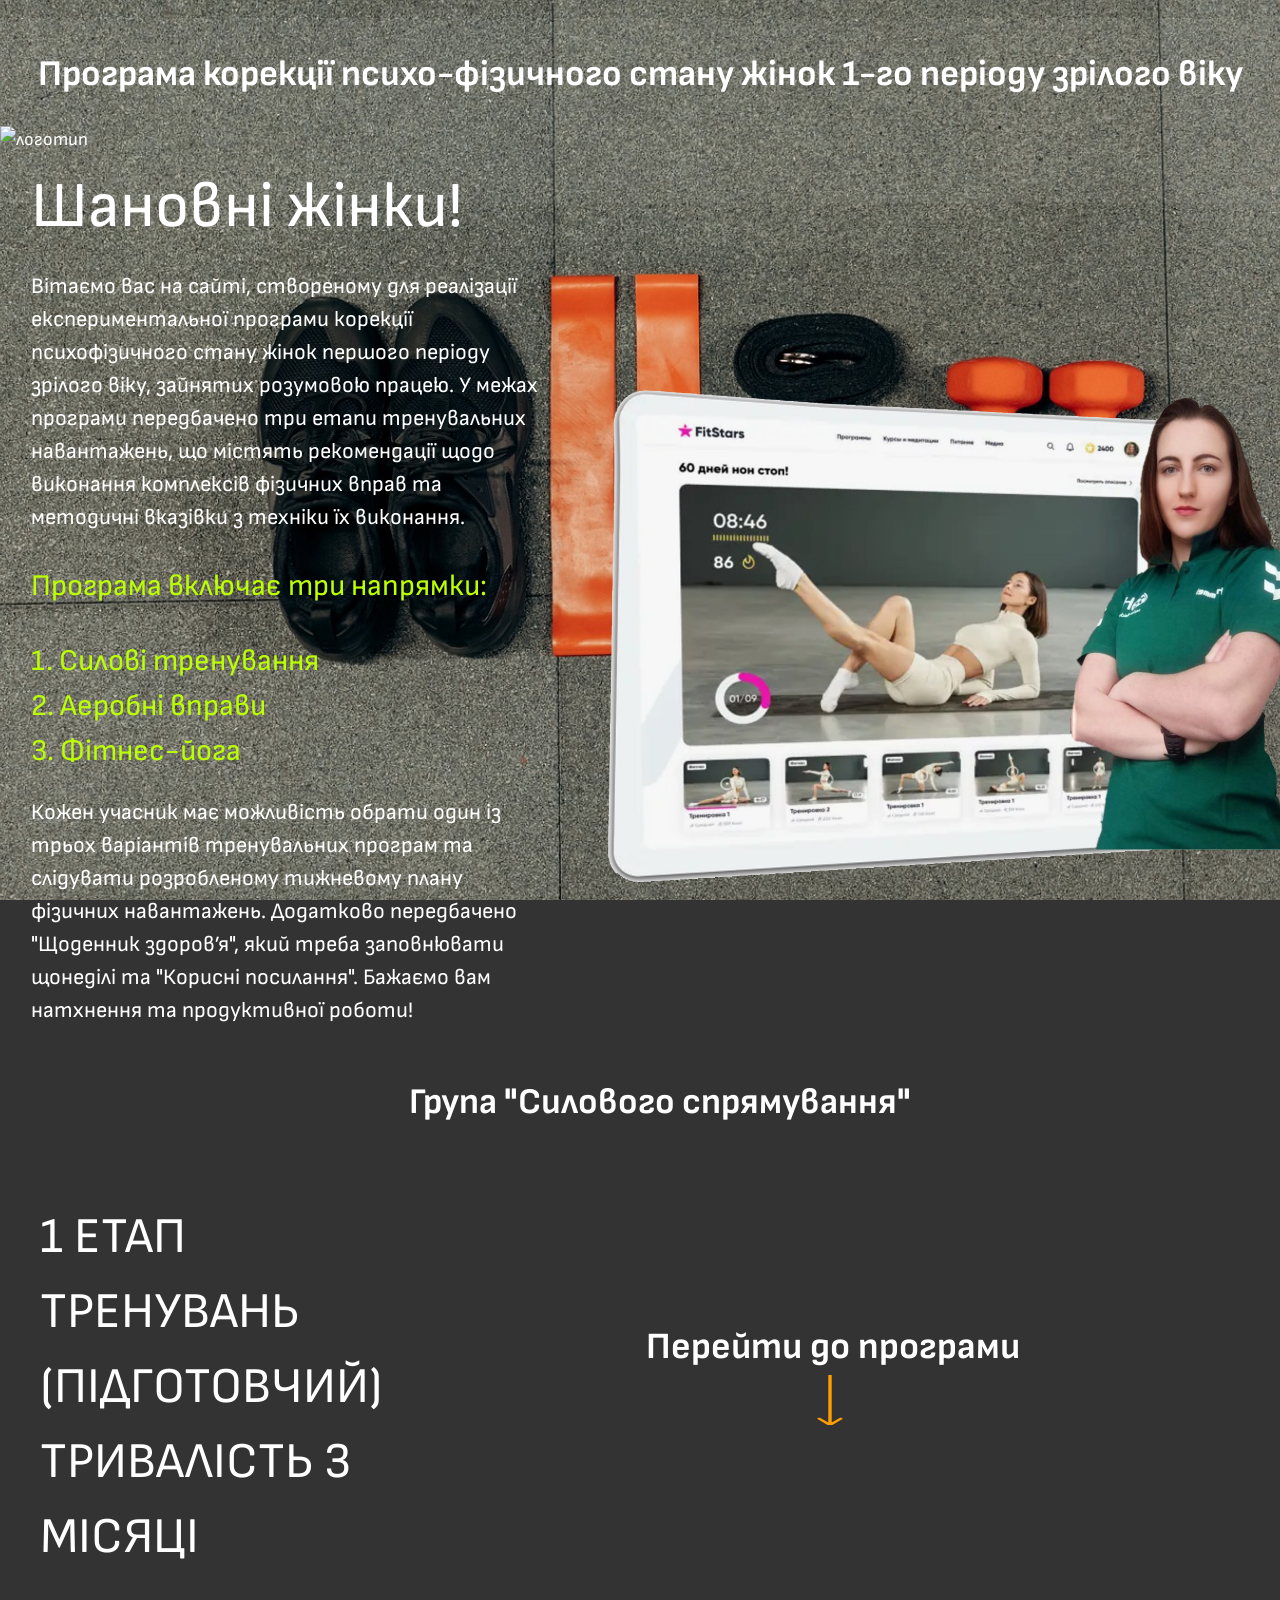
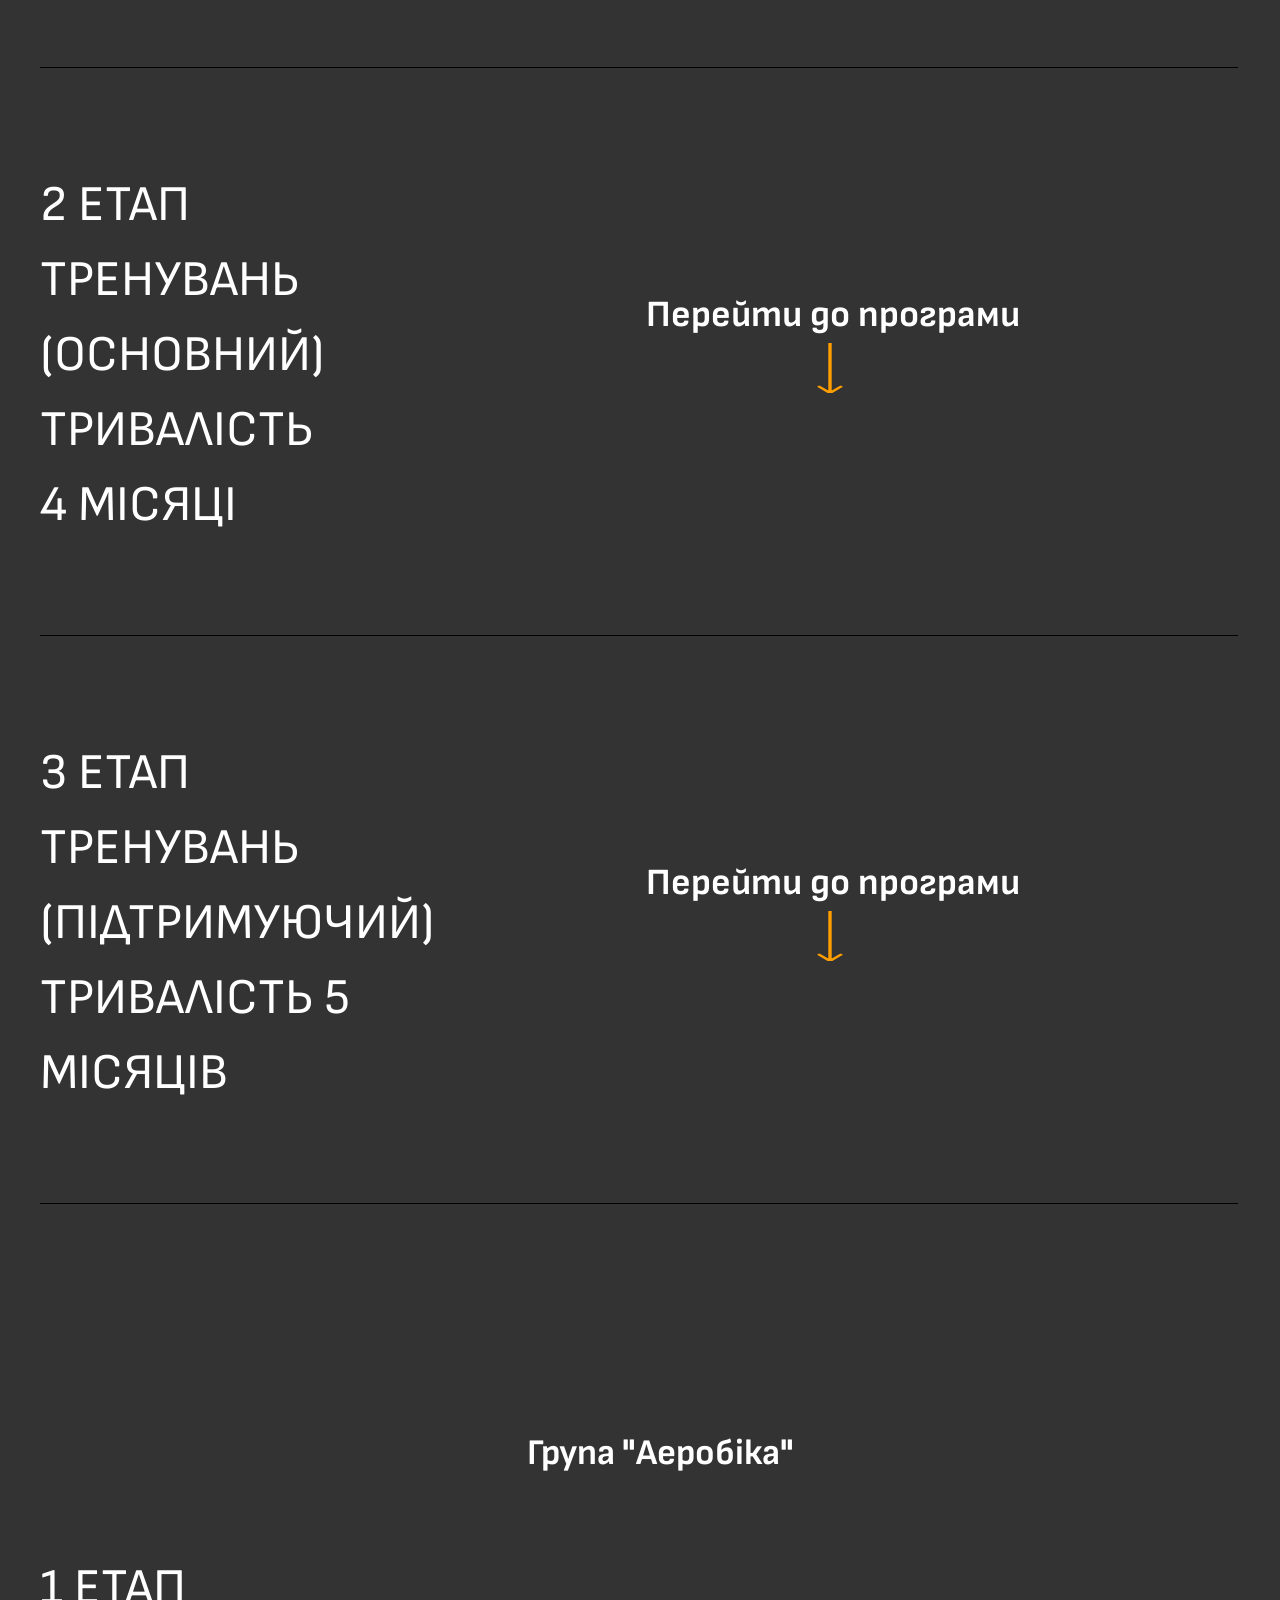
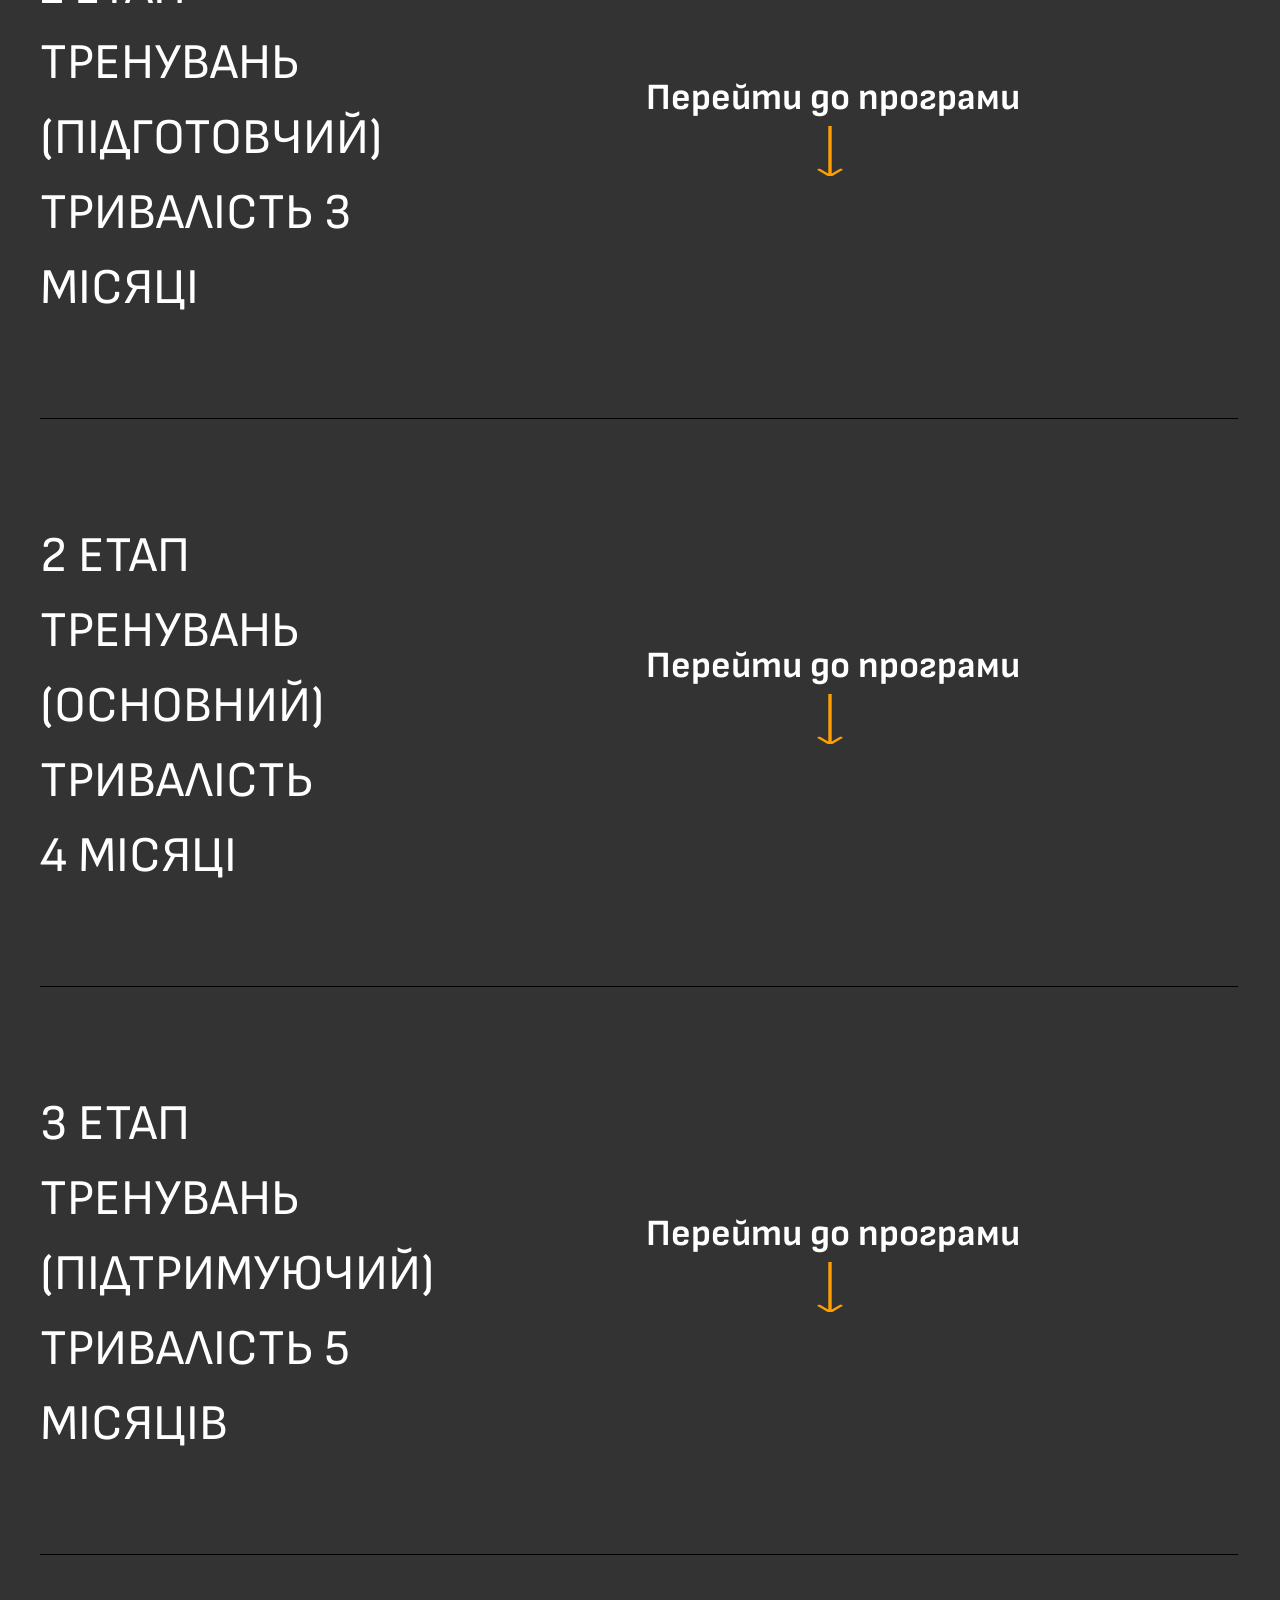
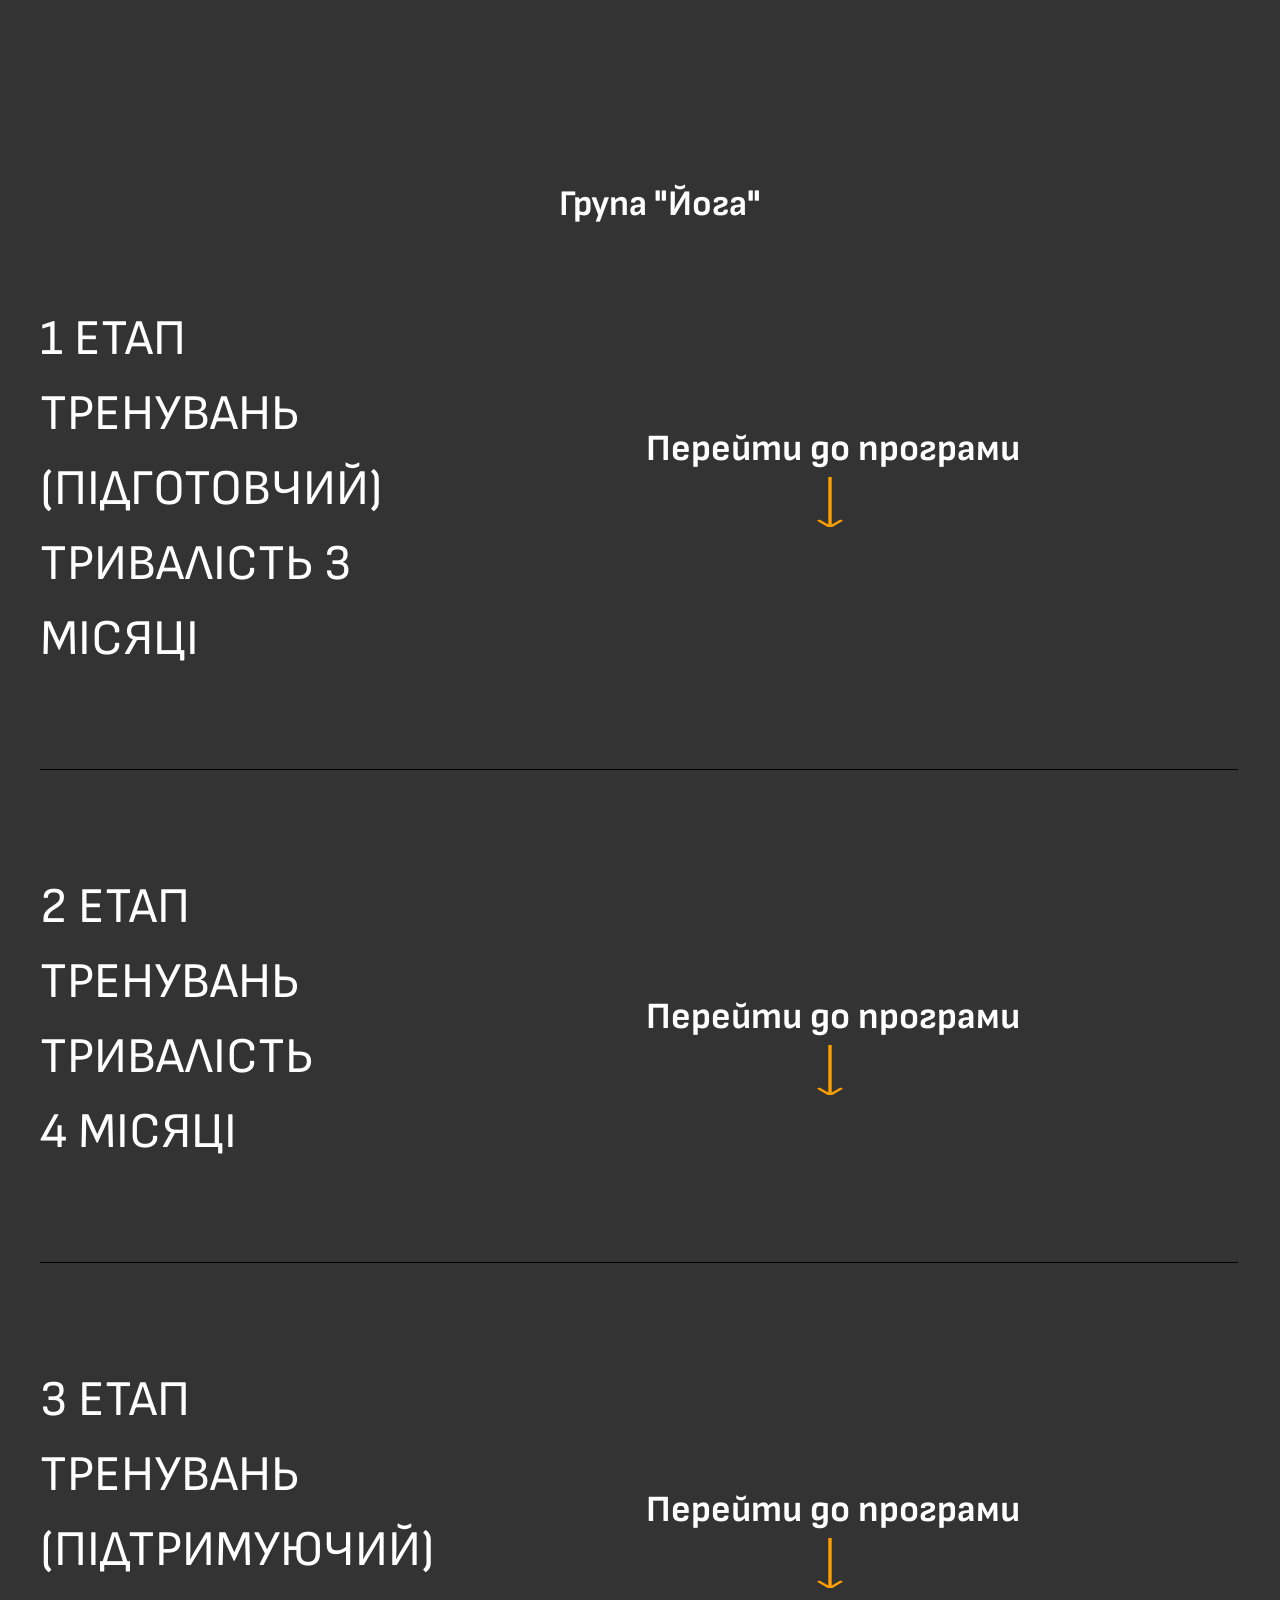
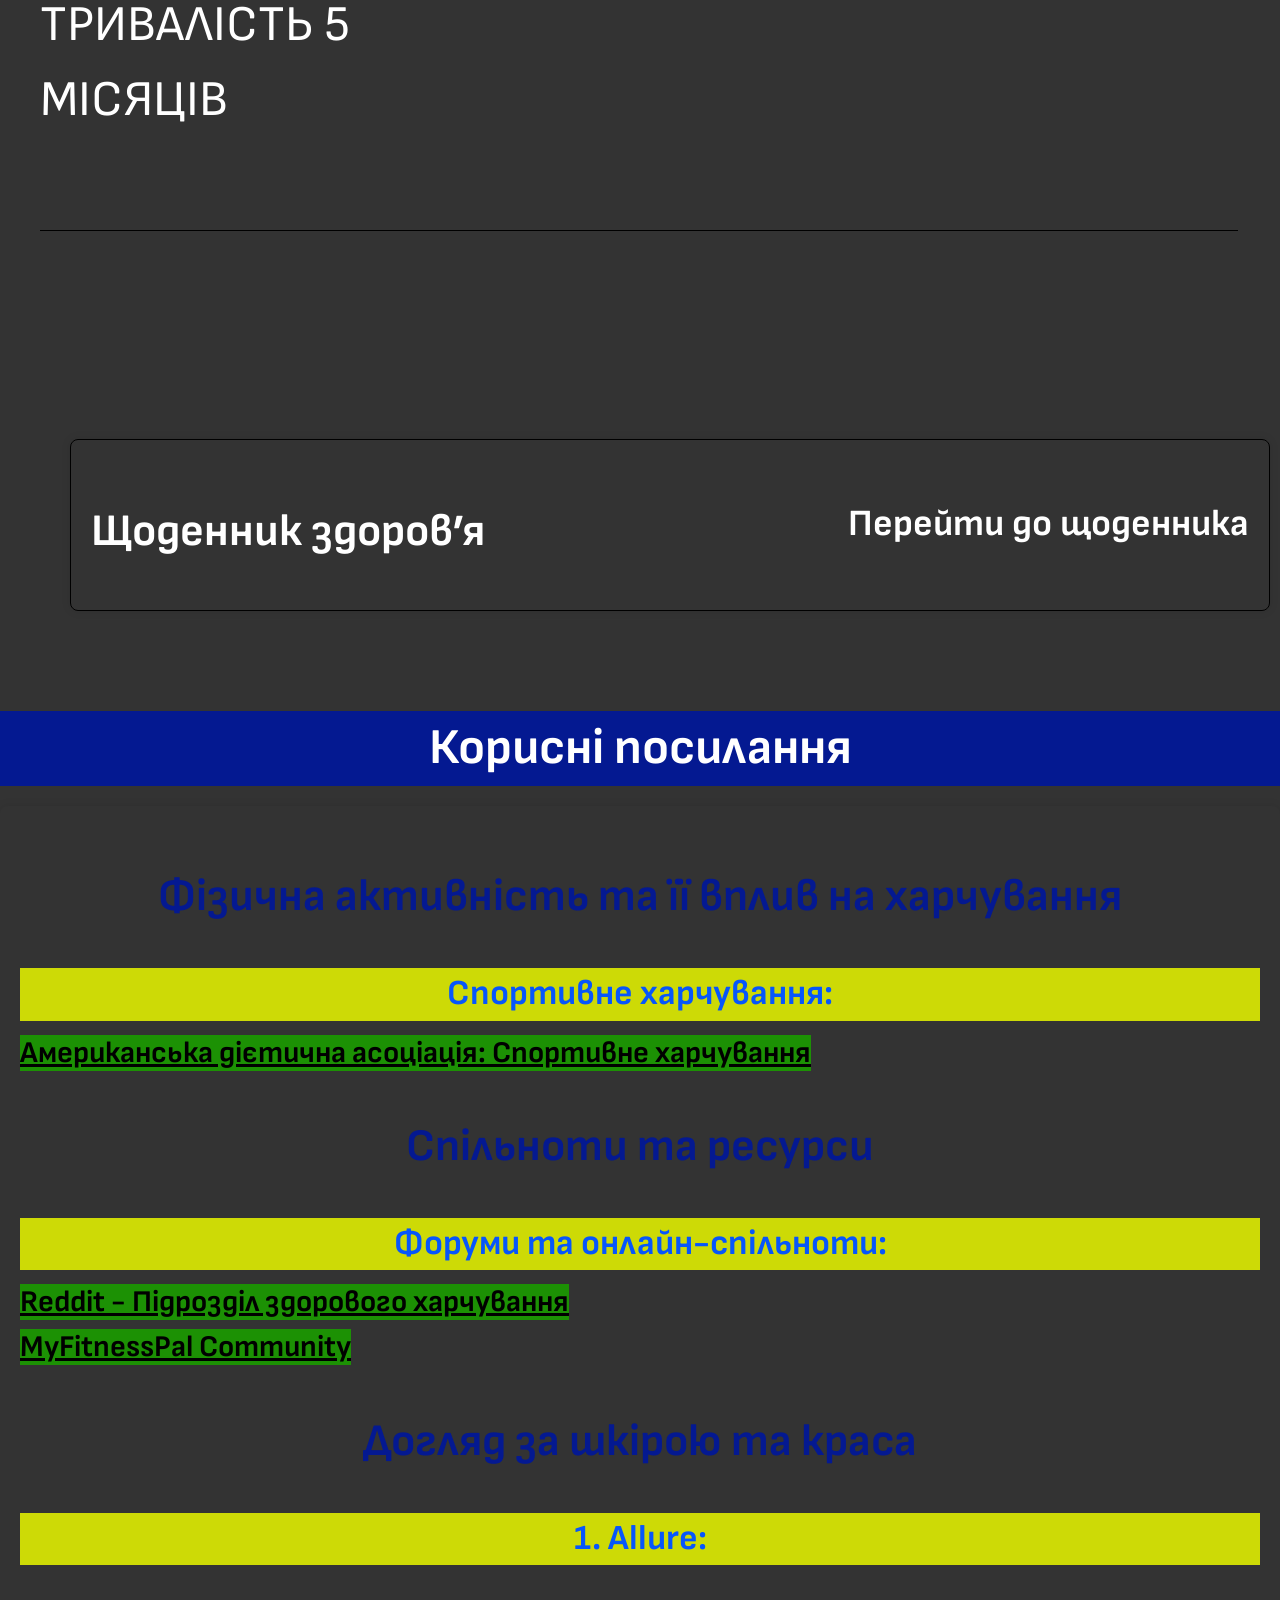
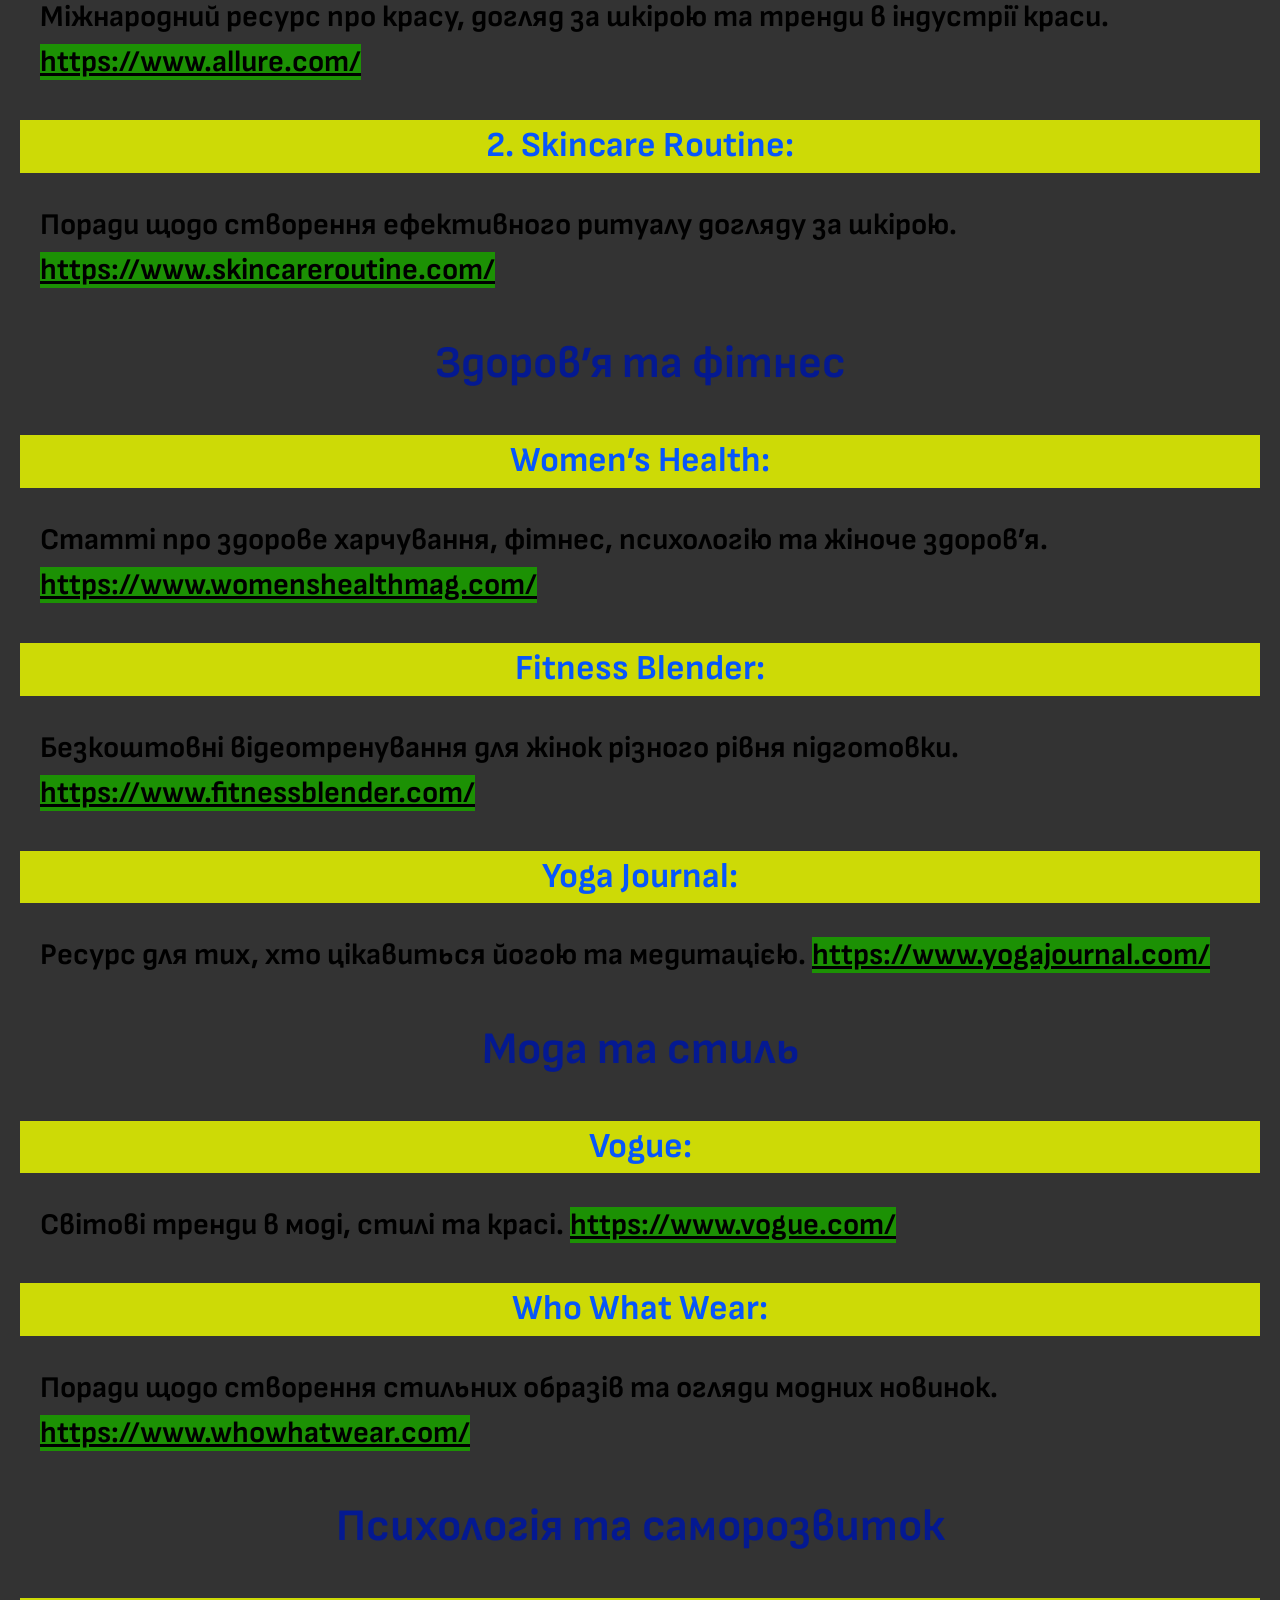
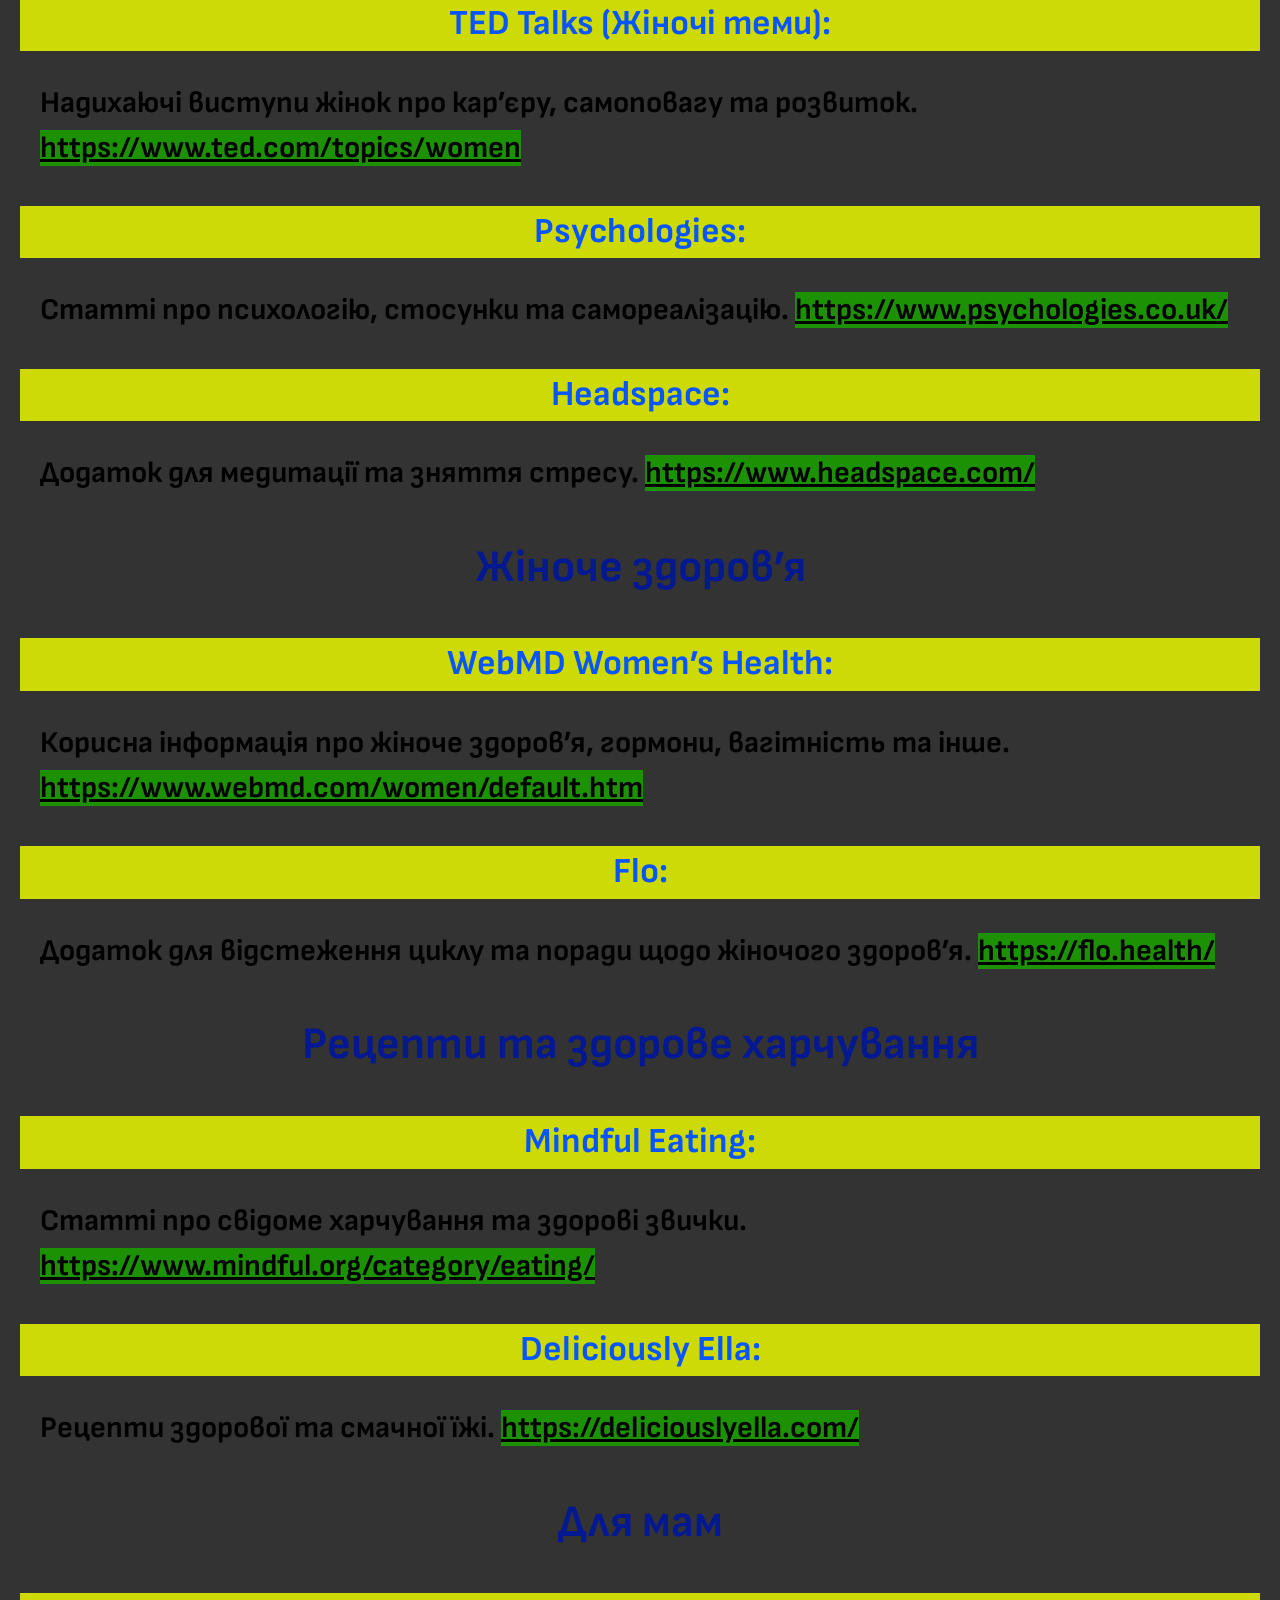
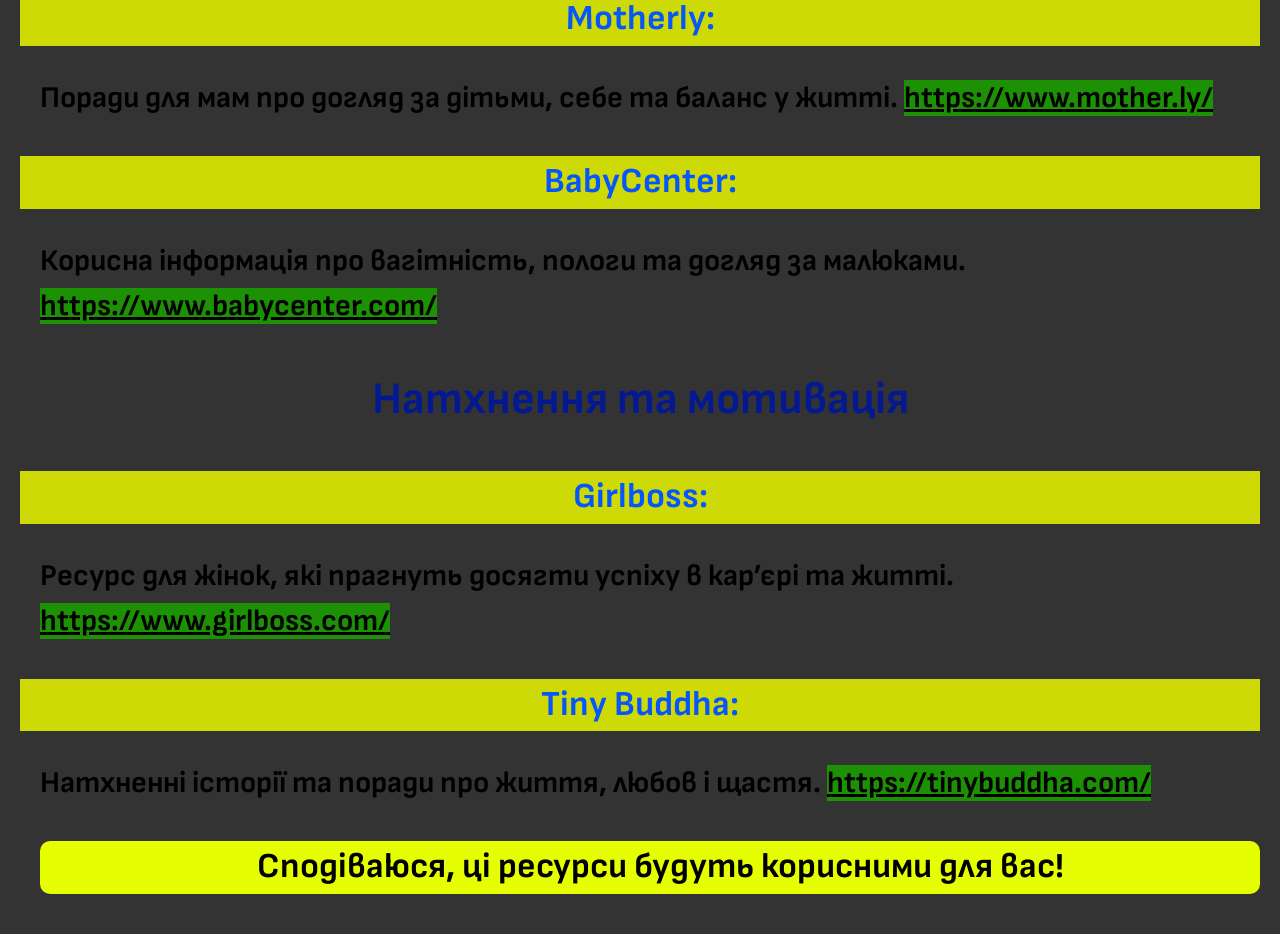
==== index.html @ 8a970753 "додав іконку" ====
<!DOCTYPE html>
<html lang="uk">
<head>
  <meta charset="UTF-8">
  <meta name="viewport" content="width=device-width, initial-scale=1.0">
  <meta name="description"
        content="Програма тренувань для жінок 30+. Йога, аеробіка, силові вправи, корекція психо-фізичного стану.">
  <meta name="keywords" content="тренування для жінок, йога, аеробіка, вправи вдома">
  <meta name="author" content="Людмила Дзюба">
  <title>Программа тренувань</title>
  <link rel="preconnect" href="https://fonts.googleapis.com">
  <link rel="preconnect" href="https://fonts.gstatic.com" crossorigin>
  <link href="https://fonts.googleapis.com/css2?family=Sofia+Sans:ital,wght@0,1..1000;1,1..1000&display=swap"  rel="stylesheet">
  <link rel="preconnect" href="https://fonts.googleapis.com">
  <link rel="preconnect" href="https://fonts.gstatic.com" crossorigin>
  <link href="https://fonts.googleapis.com/css2?family=Kanit:ital,wght@0,600;1,500&display=swap" rel="stylesheet">
  <link rel="stylesheet" href="style-0.css">
  <link rel="stylesheet" href="style.css">
</head>
<body>
<header class="header">
  <h1 class="header-text">
    Програма корекції психо-фізичного стану жінок 1-го періоду зрілого віку
  </h1>
<!-- <div class="conteiner header-inner"> -->
  <a class="logo" href=""> 
    <img src="images/favicon.svg" alt="логотип">
  </a>
  <!-- <nav class="nav">
    <ul class="menu">
      <li class="menu-item">
        <a href="" class="menu-link">Вправи</a>
      </li>
        <li class="menu-item">
          <a href="" class="menu-link">Відео</a>
        </li>
          <li class="menu-item">
            <a href="" class="menu-link">Контакти</a>
          </li>
    </ul>
  </nav>
  <button class="btn" type="button">Вхід</button>
</div> -->
</header>
<menu class="menu">
  <section class="hero">
    <div class="conteiner">
      <div class="hero-inner">
        <div class="hero-content">
          <div class="hero-title">
            Шановні жінки!
          </div>
          <div class="hero-text">
            <p class="hero-text-paragraf">
              Вітаємо вас на сайті, створеному для реалізації експериментальної програми корекції психофізичного стану жінок першого
              періоду зрілого віку, зайнятих розумовою працею.
              У межах програми передбачено три етапи тренувальних навантажень, що містять рекомендації щодо виконання комплексів
              фізичних вправ та методичні вказівки з техніки їх виконання.
            </p>
      <p class="hero-list">Програма включає три напрямки:</p>
      <ul class="hero-list">
        <li>1. Силові тренування</li>
        <li>2. Аеробні вправи</li>
        <li>3. Фітнес-йога</li>
      </ul>
      <p class="hero-text-paragraf">
        Кожен учасник має можливість обрати один із трьох варіантів тренувальних програм та слідувати розробленому тижневому
        плану фізичних навантажень.
        Додатково передбачено "Щоденник здоров’я", який треба заповнювати щонеділі та "Корисні посилання".
        Бажаємо вам натхнення та продуктивної роботи!
      </p>
      </div>
      </div>
         <div class="hero-img">
          <img class="img" src="images/photo_2025-02-13_23-49-55.png" alt="">
        </div> 
      </div>
    </div>
  </section>

    <h1 class="stage">
        Група "Силового спрямування"
    </h1>
  </div>
  <div class="accordion">
    <div class="accordion-container">
      <div class="accordion-inner">
        <div class="accordion-item">
          <div class="accordion-triger">
            <p class="accordion-triger-title">
          1 Етап тренувань (підготовчий) тривалість 3 місяці
            </p>
            <h2 class="accordion-triger-text">
            Перейти до програми
            </h2>
          </div>
          <div class="accordion-content">
            <h2 class="accordion-text">
              Понеділок:
            </h2>
            <h2>
            ● ранкова гімнастика 8-10 хв.
            Рекомендації по техніці виконання дивитись за посиланням:
            <a class="youtube" href=" https://www.youtube.com/watch?v=IvJmeD0YO6s" target="_blank">https://www.youtube.com/watch?v=IvJmeD0YO6s</a>
            </h2>
            <h2>
                ● фізкультурна пауза впродовж робочого дня 5-10хв.
                Рекомендації по техніці виконання дивитись за посиланням:
                <a class="youtube" href="https://www.youtube.com/watch?v=D26EwKKEVgM" target="_blank">https://www.youtube.com/watch?v=D26EwKKEVgM</a>
            </h2>
            <h2>
          ● комплекс гімнастичних вправ 15хв.
         <a class="youtube" href=" https://www.youtube.com/watch?v=2qw_jO-O06o" target="_blank">https://www.youtube.com/watch?v=2qw_jO-O06o</a>
            </h2>
            <h2>
          ● піша прогулянка перед сном 30-40хв.
           </h2>

            <h2 class="accordion-text">
              Вівторок:
            </h2>
            <h2>
            ● ранкова гімнастика 8-10хв.
            Рекомендації по техніці виконання дивитись за посиланням:
            <a class="youtube" href="https://www.youtube.com/watch?v=64b4bE5FzsQ&t=4s" target="_blank">https://www.youtube.com/watch?v=zzJcJeFVT7</a>
            </h2>
            <h2>
              ● фізкультурна пауза впродовж робочого дня 5-10хв.
              Рекомендації по техніці виконання дивитись за посиланням:
              <a class="youtube" href="https://www.youtube.com/watch?v=D26EwKKEVgM" target="_blank">https://www.youtube.com/watch?v=D26EwKKEVgM</a>
            </h2>
            <h2>
              ● тренування силового напрямку 30хв.
              Рекомендації по техніці виконання дивитись за посиланням:
              <a class="youtube" href="https://www.youtube.com/watch?v=5K1JeaijtGs" target="_blank">https://www.youtube.com/watch?v=5K1JeaijtGs</a>
            </h2>
            
            <h2 class="accordion-text">
              Середа:
            </h2>
            <h2>
              ● ранкова гімнастика 8-10 хв.
              Рекомендації по техніці виконання дивитись за посиланням:
              <a class="youtube" href="https://www.youtube.com/watch?v=IvJmeD0YO6s" target="_blank">https://www.youtube.com/watch?v=IvJmeD0YO6s</a>
            </h2>
            <h2>
              ● фізкультурна пауза впродовж робочого дня 5-10хв.
              Рекомендації по техніці виконання дивитись за посиланням:
              <a class="youtube" href="https://www.youtube.com/watch?v=D26EwKKEVgM" target="_blank">https://www.youtube.com/watch?v=D26EwKKEVgM</a>
            </h2>
            <h2>
              ● тренувальний йога-комплекс “антистрес”
              Рекомендації по техниці виконання вправ дивитись за посиланням:
              <a class="youtube" href="https://www.youtube.com/watch?v=avxalhc_310" target="_blank">https://www.youtube.com/watch?v=avxalhc_310</a>
            </h2>

            <h2 class="accordion-text">
              Четвер:
            </h2>
            <h2>
              ● ранкова гімнастика 8-10хв.
              Рекомендації по техніці виконання дивитись за посиланням:
              <a class="youtube" href="https://www.youtube.com/watch?v=64b4bE5FzsQ&t=4s" target="_blank">https://www.youtube.com/watch?v=zzJcJeFVT7</a>
            </h2>
            <h2>
              ● фізкультурна пауза впродовж робочого дня 5-10хв.
              Рекомендації по техніці виконання дивитись за посиланням:
              <a class="youtube" href="https://www.youtube.com/watch?v=D26EwKKEVgM" target="_blank">https://www.youtube.com/watch?v=D26EwKKEVgM</a>
            </h2>
            <h2>
              ● тренування силового характеру 30хв.
              Рекомендації по техніці виконання дивитись за посиланням:
              <a class="youtube" href="https://www.youtube.com/watch?v=SeuP-RNhx2s" target="_blank">https://www.youtube.com/watch?v=SeuP-RNhx2s</a>
            </h2>

            <h2 class="accordion-text">
              П’ятниця:
            </h2>
            <h2>
              ● ранкова гімнастика 8-10 хв.
              Рекомендації по техніці виконання дивитись за посиланням:
              <a class="youtube" href="https://www.youtube.com/watch?v=IvJmeD0YO6s" target="_blank">https://www.youtube.com/watch?v=IvJmeD0YO6s</a>
            </h2>
            <h2>
              ● фізкультурна пауза впродовж робочого дня 5-10хв.
              Рекомендації по техніці виконання дивитись за посиланням:
              <a class="youtube" href="https://www.youtube.com/watch?v=D26EwKKEVgM" target="_blank">https://www.youtube.com/watch?v=D26EwKKEVgM</a>
            </h2>
            <h2>
              ● комплекс гімнастичних вправ 15хв.
              <a class="youtube" href="https://www.youtube.com/watch?v=2qw_jO-O06o" target="_blank">https://www.youtube.com/watch?v=2qw_jO-O06o</a>
            </h2>
            
            <h2 class="accordion-text">
              Субота-неділя
            </h2>
            <h2 class="accordion-text">
              Рекомендовано:
            </h2>
            <h2>
             <h2>
              ● прогулянка на свіжому повітрі 1-2год./день
            </h2> 
            <h2>
              ● велосипедні прогулянки
            </h2>
            <h2>
              ● плавання у басейні
            </h2>
            </h2>
          </div>
        </div>
        <div class="accordion-item">
          <div class="accordion-triger">
            <p class="accordion-triger-title">
            2 Етап тренувань (основний)
          тривалість 4 місяці
            </p>
            <h2 class="accordion-triger-text">
            Перейти до програми
            </h2>
          </div>
          <div class="accordion-content">
            <h2 class="accordion-text">Понеділок:</h2>
            <h2>• Ранкова зарядка та суглобова гімнастика від Аніти Луценко: Сур'я Намаскар
            Рекомендації по техніці виконання дивитись за посиланням:
            <a class="youtube" href="https://www.youtube.com/watch?v=IvJmeD0YO6s" target="_blank">https://www.youtube.com/watch?v=IvJmeD0YO6s</a>
            </h2>
            <h2>
            • Тренування сидячі/ вправи на стільці. 10хв.
            Рекомендації по техніці виконання дивитись за посиланням:
              <a class="youtube" href="https://www.youtube.com/watch?v=HT7rPqFs_Mw " target="_blank">https://www.youtube.com/watch?v=HT7rPqFs_Mw</a>
            </h2>
            <h2>
              • Вечірній комплекс вправ для розслаблення і зняття стресу. 15хв.
              <a class="youtube" href="https://www.youtube.com/watch?v=KOVRxXaU3CY " target="_blank">https://www.youtube.com/watch?v=KOVRxXaU3CY</a>
            </h2>
            <h2>
              • Піша прогулянка перед сном 1 -1,5 год.
            </h2>
            <h2 class="accordion-text">
              Вівторок:
            </h2>
            <h2>
              • Ранкова медитація для жінок. Налаштування на день. 10хв.
              Рекомендації по техніці виконання дивитись за посиланням:
              <a class="youtube" href="https://www.youtube.com/watch?v=wG6Lot2o4qQ " 
              target="_blank">https://www.youtube.com/watch?v=wG6Lot2o4qQ</a>
            </h2>
            <h2>
            • Вправи від болю в спині | Комплекс для сидячої роботи | 10 хв.
            Рекомендації по техніці виконання дивитись за посиланням:
              <a class="youtube" href="https://www.youtube.com/watch?v=yxyOzuxtj7A " target="_blank">https://www.youtube.com/watch?v=yxyOzuxtj7A</a>
            </h2>
            <h2>
              • тренування силового напрямку № 3 40хв.
              Рекомендації по техніці виконання дивитись за посиланням:
              <a class="youtube" href="https://www.youtube.com/watch?v=fOPNjVkgZ4g&list=PLdSWMfq7wsaVS513vBIUG6AUBfkG2Dj-j&index=2 " target="_blank">https://www.youtube.com/watch?v=fOPNjVkgZ4g&list=PLdSWMfq7wsaVS513vBIUG6AUBfkG2Dj-j&index=2</a>
            </h2>
            <h2 class="accordion-text">
              Середа:
            </h2>
            <h2>
            • ранкова зарядка 8-10 хв.
            Рекомендації по техніці виконання дивитись за посиланням:
              <a class="youtube" href="https://www.youtube.com/watch?v=OO3aloD2oLw " target="_blank">https://www.youtube.com/watch?v=OO3aloD2oLw</a>
            </h2>
            <h2>
            • Тренування сидячі/ вправи на стільці. 10хв.
            Рекомендації по техніці виконання дивитись за посиланням:
              <a class="youtube" href="https://www.youtube.com/watch?v=HT7rPqFs_Mw " target="_blank">https://www.youtube.com/watch?v=HT7rPqFs_Mw</a>
            </h2>
            <h2>
            • Ідеальна постава/ тренування для м’язів спини / відчуй легкість / 10 хв.
            Рекомендації по техниці виконання вправ дивитись за посиланням:
              <a class="youtube" href="https://www.youtube.com/watch?v=39lC5ieuCuY " target="_blank">https://www.youtube.com/watch?v=39lC5ieuCuY</a>
            </h2>
            <h2 class="accordion-text">
              Четвер:
            </h2>
            <h2>
            • Ранкова медитація для жінок. Налаштування на день. 10хв.
            Рекомендації по техніці виконання дивитись за посиланням:
              <a class="youtube" href="https://www.youtube.com/watch?v=wG6Lot2o4qQ " 
              target="_blank">https://www.youtube.com/watch?v=wG6Lot2o4qQ</a>
            </h2>
            <h2>
            • Вправи від болю в спині | Комплекс для сидячої роботи | 10 хв.
            Рекомендації по техніці виконання дивитись за посиланням:
              <a class="youtube" href="https://www.youtube.com/watch?v=yxyOzuxtj7A " target="_blank">https://www.youtube.com/watch?v=yxyOzuxtj7A</a>
            </h2>
            <h2>
            • тренування силового напрямку № 4 . 50 хв.
            Рекомендації по техніці виконання дивитись за посиланням:
              <a class="youtube" href="https://www.youtube.com/watch?v=D4mrMS_XAy8&list=PLdSWMfq7wsaVS513vBIUG6AUBfkG2Dj-j " target="_blank">https://www.youtube.com/watch?v=D4mrMS_XAy8&list=PLdSWMfq7wsaVS513vBIUG6AUBfkG2Dj-j</a>
            </h2>
            <h2 class="accordion-text">
              П’ятниця:
            </h2>
            <h2>
            • Ранкова зарядка та суглобова гімнастика від Аніти Луценко: Сур'я Намаскар
            Рекомендації по техніці виконання дивитись за посиланням:
              <a class="youtube" href="https://www.youtube.com/watch?v=zzJcJeFVT7M&t=18s" target="_blank">https://www.youtube.com/watch?v=zzJcJeFVT7M&t=18s</a>
            </h2>
            <h2>
            • Тренування сидячі/ вправи на стільці. 10хв.
            Рекомендації по техніці виконання дивитись за посиланням:
              <a class="youtube" href="https://www.youtube.com/watch?v=HT7rPqFs_Mw " target="_blank">https://www.youtube.com/watch?v=HT7rPqFs_Mw</a>
            </h2>
            <h2>
            • Вечірній комплекс вправ для розслаблення і зняття стресу. 15хв.
              <a class="youtube" href="https://www.youtube.com/watch?v=KOVRxXaU3CY " target="_blank">https://www.youtube.com/watch?v=KOVRxXaU3CY</a>
            </h2>
            <h2>
              • Піша прогулянка перед сном 1 -1,5 год.
            </h2>
            <h2 class="accordion-text">
              Субота-неділя
              Рекомендовано:
            </h2>
            <h2>
              • прогулянка на свіжому повітрі 1-2год./день
            </h2>
            <h2>
              ● велосипедні прогулянки
            </h2>
            <h2>
              ● плавання у басейні
            </h2>
          </div>
        </div>
        <div class="accordion-item">
          <div class="accordion-triger">
            <p class="accordion-triger-title">
            3 Етап тренувань (підтримуючий)
          тривалість 5 місяців     
            </p>
            <h2 class="accordion-triger-text">
         Перейти до програми
            </h2>
          </div>
          <div class="accordion-content">
            <h2 class="accordion-text">Понеділок:</h2>
            <h2>• Ранкова зарядка та йога-практика. 15 хв.
            <a class="youtube" href="https://www.youtube.com/watch?v=QIinVVdapxU " target="_blank">https://www.youtube.com/watch?v=QIinVVdapxU</a>
          </h2>
          <h2>
            • Фізкультурна пауза впродовж робочого дня.
            <a class="youtube" href="https://www.youtube.com/watch?v=ah07rWejpDM " target="_blank">https://www.youtube.com/watch?v=ah07rWejpDM</a>
          </h2>
          <h2>
            • Вечірній комплекс вправ для розслаблення і зняття стресу. 15хв.
            <a class="youtube" href="https://www.youtube.com/watch?v=4qMsmZZjwGc " target="_blank">https://www.youtube.com/watch?v=4qMsmZZjwGc</a>
          </h2>
          <h2>
            • Піша прогулянка перед сном 1 -1,5 год.
          </h2>
          <h2 class="accordion-text">
            Вівторок:
          </h2>
          <h2>
          • Ранкова гімнастика «заряд енергії на цілий день» 18 хв.
            <a class="youtube" href="https://www.youtube.com/watch?v=kAuSYfpHDkI " target="_blank">https://www.youtube.com/watch?v=kAuSYfpHDkI</a>
          </h2>
          <h2>
          • Фізкультурна пауза під час робочого дня. Комплекс вправ для м’язів шиї. 10 хв.
            <a class="youtube" href="https://www.youtube.com/watch?v=QwePvzzQz3A " target="_blank">https://www.youtube.com/watch?v=QwePvzzQz3A</a>
          </h2>
          <h2>
          • Тренування силового напрямку № 5.
            <a class="youtube" href="https://www.youtube.com/watch?v=ppGIVIXPH1E " target="_blank">https://www.youtube.com/watch?v=ppGIVIXPH1E</a>
          </h2>
          <h2>
            • Комплекс аутогенного тренування. Медитація перед сном 10 хв.
            <a class="youtube" href="https://www.youtube.com/watch?v=6wy0REMsHbk  "
              target="_blank">https://www.youtube.com/watch?v=6wy0REMsHbk</a>
          </h2>
          <h2 class="accordion-text">
            Середа:
          </h2>
          <h2>
          • Ранкова зарядка та йога-практика. 15 хв.
            <a class="youtube" href="https://www.youtube.com/watch?v=QIinVVdapxU " target="_blank">https://www.youtube.com/watch?v=QIinVVdapxU</a>
          </h2>
          <h2>
          • Фізкультурна пауза впродовж робочого дня.
            <a class="youtube" href="https://www.youtube.com/watch?v=ah07rWejpDM " target="_blank">https://www.youtube.com/watch?v=ah07rWejpDM</a>
          </h2>
          <h2>
          • Вечірне тренування. Покращення мобільності суглобів. 20 хв.
            <a class="youtube" href="https://www.youtube.com/watch?v=MU9KSsAM1N8 " target="_blank">https://www.youtube.com/watch?v=MU9KSsAM1N8</a>
          </h2>
          <h2>
            • Піша прогулянка перед сном 1 -1,5 год.
          </h2>
          <h2 class="accordion-text">
            Четвер:
          </h2>
          <h2>
           • Ранкова гімнастика «заряд енергії на цілий день» 18 хв.
            <a class="youtube" href="https://www.youtube.com/watch?v=kAuSYfpHDkI " target="_blank">https://www.youtube.com/watch?v=kAuSYfpHDkI</a>
          </h2>
          <h2>
          • Фізкультурна пауза під час робочого дня. Комплекс вправ для м’язів шиї. 10 хв.
            <a class="youtube" href="https://www.youtube.com/watch?v=QwePvzzQz3A " target="_blank">https://www.youtube.com/watch?v=QwePvzzQz3A</a>
          </h2>
          <h2>
          • Тренування силового напрямку № 6. 40 хв.
            <a class="youtube" href="https://www.youtube.com/watch?v=gszk8P1VPG4 " target="_blank">https://www.youtube.com/watch?v=gszk8P1VPG4</a>
          </h2>
          <h2>
            • Комплекс аутогенного тренування. Медитація перед сном 10 хв.
            <a class="youtube" href="https://www.youtube.com/watch?v=6wy0REMsHbk  "
              target="_blank">https://www.youtube.com/watch?v=6wy0REMsHbk</a>
          </h2>
          <h2 class="accordion-text">
            П’ятниця:
          </h2>
          <h2>
          • Ранкова зарядка та йога-практика. 15 хв.
            <a class="youtube" href="https://www.youtube.com/watch?v=QIinVVdapxU " target="_blank">https://www.youtube.com/watch?v=QIinVVdapxU</a>
          </h2>
          <h2>
          • Фізкультурна пауза впродовж робочого дня.
            <a class="youtube" href="https://www.youtube.com/watch?v=ah07rWejpDM " target="_blank">https://www.youtube.com/watch?v=ah07rWejpDM</a>
          </h2>
          <h2>
            • Вечірній комплекс вправ для розслаблення і зняття стресу. 15хв.
            <a class="youtube" href="https://www.youtube.com/watch?v=4qMsmZZjwGc " target="_blank">https://www.youtube.com/watch?v=4qMsmZZjwGc</a>
          </h2>
          <h2>
            • Піша прогулянка перед сном 1 -1,5 год.
          </h2>
          </div>
        </div>
      </div>
    </div>
  </div>
  <!-- «Аеробіка» -->
  <h1 class="stage">
    Група "Аеробіка"
  </h1>
    <div class="accordion">
      <div class="accordion-container">
        <div class="accordion-inner">
          <div class="accordion-item">
            <div class="accordion-triger">
              <p class="accordion-triger-title">
                1 Етап тренувань (підготовчий) тривалість 3 місяці
              </p>
              <h2 class="accordion-triger-text">
                Перейти до програми
              </h2>
            </div>
            <div class="accordion-content">
              <h2 class="accordion-text">
                Понеділок:
              </h2>
              <h2>
                • ранкова гімнастика 8-10 хв.
                Рекомендації по техніці виконання дивитись за посиланням:
                <a class="youtube" href=" https://www.youtube.com/watch?v=IvJmeD0YO6s"
                  target="_blank">https://www.youtube.com/watch?v=IvJmeD0YO6s</a>
              </h2>
              <h2>
              • фізкультурна пауза впродовж робочого дня 5-10хв.
              Рекомендації по техніці виконання дивитись за посиланням:
                <a class="youtube" href="https://www.youtube.com/watch?v=D26EwKKEVgM"
                  target="_blank">https://www.youtube.com/watch?v=D26EwKKEVgM</a>
              </h2>
              <h2>
              • комплекс гімнастичних вправ 15хв.
                <a class="youtube" href=" https://www.youtube.com/watch?v=2qw_jO-O06o"
                  target="_blank">https://www.youtube.com/watch?v=2qw_jO-O06o</a>
              </h2>
    
              <h2 class="accordion-text">
                Вівторок:
              </h2>
              <h2>
              • ранкова гімнастика 8-10хв.
              Рекомендації по техніці виконання дивитись за посиланням:
                <a class="youtube" href="https://www.youtube.com/watch?v=64b4bE5FzsQ&t=4s"
                  target="_blank">https://www.youtube.com/watch?v=64b4bE5FzsQ&t=4s</a>
              </h2>
              <h2>
              • фізкультурна пауза впродовж робочого дня 5-10хв.
              Рекомендації по техніці виконання дивитись за посиланням:
                <a class="youtube" href="https://www.youtube.com/watch?v=D26EwKKEVgM"
                  target="_blank">https://www.youtube.com/watch?v=D26EwKKEVgM</a>
              </h2>
              <h2>
                • Танцювальна аеробіка № 1. 30хв.
                Рекомендації по техніці виконання дивитись за посиланням:
                <a class="youtube" href="https://www.youtube.com/watch?v=RYJCdDZKPMU"
                  target="_blank">https://www.youtube.com/watch?v=RYJCdDZKPMU</a>
              </h2>
    
              <h2 class="accordion-text">
                Середа:
              </h2>
              <h2>
              • ранкова гімнастика 8-10 хв.
              Рекомендації по техніці виконання дивитись за посиланням:
                <a class="youtube" href="https://www.youtube.com/watch?v=IvJmeD0YO6s"
                  target="_blank">https://www.youtube.com/watch?v=IvJmeD0YO6s</a>
              </h2>
              <h2>
              • фізкультурна пауза впродовж робочого дня 5-10хв.
              Рекомендації по техніці виконання дивитись за посиланням:
                <a class="youtube" href="https://www.youtube.com/watch?v=D26EwKKEVgM"
                  target="_blank">https://www.youtube.com/watch?v=D26EwKKEVgM</a>
              </h2>
              <h2>
            • тренувальний йога-комплекс “антистрес”
            Рекомендації по техниці виконання вправ дивитись за посиланням:
                <a class="youtube" href="https://www.youtube.com/watch?v=avxalhc_310"
                  target="_blank">https://www.youtube.com/watch?v=avxalhc_310</a>
              </h2>
    
              <h2 class="accordion-text">
                Четвер:
              </h2>
              <h2>
                ● ранкова гімнастика 8-10хв.
                Рекомендації по техніці виконання дивитись за посиланням:
                <a class="youtube" href="https://www.youtube.com/watch?v=64b4bE5FzsQ&t=4s"
                  target="_blank">https://www.youtube.com/watch?v=64b4bE5FzsQ&t=4s</a>
              </h2>
              <h2>
                ● фізкультурна пауза впродовж робочого дня 5-10хв.
                Рекомендації по техніці виконання дивитись за посиланням:
                <a class="youtube" href="https://www.youtube.com/watch?v=D26EwKKEVgM"
                  target="_blank">https://www.youtube.com/watch?v=D26EwKKEVgM</a>
              </h2>
              <h2>
              • Танцювальна аеробіка № 2 30хв.
              Рекомендації по техніці виконання дивитись за посиланням:
                <a class="youtube" href="https://www.youtube.com/watch?v=CJbACyTN4mg"
                  target="_blank">https://www.youtube.com/watch?v=CJbACyTN4mg</a>
              </h2>
    
              <h2 class="accordion-text">
                П’ятниця:
              </h2>
              <h2>
                ● ранкова гімнастика 8-10 хв.
                Рекомендації по техніці виконання дивитись за посиланням:
                <a class="youtube" href="https://www.youtube.com/watch?v=IvJmeD0YO6s"
                  target="_blank">https://www.youtube.com/watch?v=IvJmeD0YO6s</a>
              </h2>
              <h2>
                ● фізкультурна пауза впродовж робочого дня 5-10хв.
                Рекомендації по техніці виконання дивитись за посиланням:
                <a class="youtube" href="https://www.youtube.com/watch?v=D26EwKKEVgM"
                  target="_blank">https://www.youtube.com/watch?v=D26EwKKEVgM</a>
              </h2>
              <h2>
                ● комплекс гімнастичних вправ 15хв.
                Рекомендації по техніці виконання дивитись за посиланням:
                <a class="youtube" href="https://www.youtube.com/watch?v=2qw_jO-O06o"
                  target="_blank">https://www.youtube.com/watch?v=2qw_jO-O06o</a>
              </h2>
    
              <h2 class="accordion-text">
                Субота-неділя
              </h2>
              <h2 class="accordion-text">
                Рекомендовано:
              </h2>
              <h2>
                <h2>
                  ● прогулянка на свіжому повітрі 1-2год./день
                </h2>
                <h2>
                  ● велосипедні прогулянки
                </h2>
                <h2>
                  ● плавання у басейні
                </h2>
              </h2>
            </div>
          </div>
          <div class="accordion-item">
            <div class="accordion-triger">
              <p class="accordion-triger-title">
                2 Етап тренувань (основний)
              тривалість 4 місяці
              </p>
              <h2 class="accordion-triger-text">
                Перейти до програми
              </h2>
            </div>
            <div class="accordion-content">
              <h2 class="accordion-text">Понеділок:</h2>
              <h2>• Ранкова зарядка та суглобова гімнастика від Аніти Луценко: Сур'я Намаскар
              Рекомендації по техніці виконання дивитись за посиланням:
                <a class="youtube" href="https://www.youtube.com/watch?v=zzJcJeFVT7M&t=18s"
                  target="_blank">https://www.youtube.com/watch?v=zzJcJeFVT7M&t=18s</a>
              </h2>
              <h2>
              • Тренування сидячі/ вправи на стільці. 10хв.
              Рекомендації по техніці виконання дивитись за посиланням:
                <a class="youtube" href="https://www.youtube.com/watch?v=HT7rPqFs_Mw  "
                  target="_blank">https://www.youtube.com/watch?v=HT7rPqFs_Mw</a>
              </h2>
              <h2>
              • Вечірній комплекс вправ для розслаблення і зняття стресу. 15хв.
                <a class="youtube" href="https://www.youtube.com/watch?v=KOVRxXaU3CY "
                  target="_blank">https://www.youtube.com/watch?v=KOVRxXaU3CY</a>
              </h2>
              <h2>
              • Піша прогулянка перед сном 1 -1,5 год.
              </h2>
              <h2 class="accordion-text">
                Вівторок:
              </h2>
              <h2>
            • Ранкова медитація для жінок. Налаштування на день. 10хв.
            Рекомендації по техніці виконання дивитись за посиланням:
                <a class="youtube" href="https://www.youtube.com/watch?v=wG6Lot2o4qQ "
                  target="_blank">https://www.youtube.com/watch?v=wG6Lot2o4qQ</a>
              </h2>
              <h2>
              • Вправи від болю в спині | Комплекс для сидячої роботи | 10 хв.
              Рекомендації по техніці виконання дивитись за посиланням:
                <a class="youtube" href="https://www.youtube.com/watch?v=yxyOzuxtj7A "
                  target="_blank">https://www.youtube.com/watch?v=yxyOzuxtj7A</a>
              </h2>
              <h2>
            • Танцювальна аеробіка № 3 40хв.
            Рекомендації по техніці виконання дивитись за посиланням:
                <a class="youtube"
                  href="https://www.youtube.com/watch?v=77lt2BB4KN0 "
                  target="_blank">https://www.youtube.com/watch?v=77lt2BB4KN0</a>
              </h2>
              <h2 class="accordion-text">
                Середа:
              </h2>
              <h2>
              • ранкова зарядка 8-10 хв.
              Рекомендації по техніці виконання дивитись за посиланням:
                <a class="youtube" href="https://www.youtube.com/watch?v=OO3aloD2oLw "
                  target="_blank">https://www.youtube.com/watch?v=OO3aloD2oLw</a>
              </h2>
              <h2>• Тренування сидячі/ вправи на стільці. 10хв.
                Рекомендації по техніці виконання дивитись за посиланням:
                <a class="youtube" href="https://www.youtube.com/watch?v=HT7rPqFs_Mw  "
                  target="_blank">https://www.youtube.com/watch?v=HT7rPqFs_Mw</a>
              </h2>
              <h2>
                • Ідеальна постава/ тренування для м’язів спини / відчуй легкість / 10 хв.
                Рекомендації по техниці виконання вправ дивитись за посиланням:
                <a class="youtube" href="https://www.youtube.com/watch?v=39lC5ieuCuY "
                  target="_blank">https://www.youtube.com/watch?v=39lC5ieuCuY</a>
              </h2>
              <h2 class="accordion-text">
                Четвер:
              </h2>
              <h2>
                • Ранкова медитація для жінок. Налаштування на день. 10хв.
                Рекомендації по техніці виконання дивитись за посиланням:
                <a class="youtube" href="https://www.youtube.com/watch?v=wG6Lot2o4qQ  "
                  target="_blank">https://www.youtube.com/watch?v=wG6Lot2o4qQ</a>
              </h2>
              <h2>
              • Вправи від болю в спині | Комплекс для сидячої роботи | 10 хв.
              Рекомендації по техніці виконання дивитись за посиланням:
                <a class="youtube" href="https://www.youtube.com/watch?v=yxyOzuxtj7A  "
                  target="_blank">https://www.youtube.com/watch?v=yxyOzuxtj7A</a>
              </h2>
              <h2>
              • тренування силового напрямку № 4 . 50 хв.
              Рекомендації по техніці виконання дивитись за посиланням:
                <a class="youtube"
                  href="https://www.youtube.com/watch?v=14Mxzqm0vfI "
                  target="_blank">https://www.youtube.com/watch?v=14Mxzqm0vfI</a>
              </h2>
              <h2 class="accordion-text">
                П’ятниця:
              </h2>
              <h2>
                • Ранкова зарядка та суглобова гімнастика від Аніти Луценко: Сур'я Намаскар
                Рекомендації по техніці виконання дивитись за посиланням:
                <a class="youtube" href="https://www.youtube.com/watch?v=zzJcJeFVT7M&t=18s"
                  target="_blank">https://www.youtube.com/watch?v=zzJcJeFVT7M&t=18s</a>
              </h2>
              <h2>
              • Тренування сидячі/ вправи на стільці. 10хв.
              Рекомендації по техніці виконання дивитись за посиланням:
                <a class="youtube" href="https://www.youtube.com/watch?v=HT7rPqFs_Mw "
                  target="_blank">https://www.youtube.com/watch?v=HT7rPqFs_Mw</a>
              </h2>
              <h2>
              • Вечірній комплекс вправ для розслаблення і зняття стресу. 15хв.
                <a class="youtube" href="https://www.youtube.com/watch?v=KOVRxXaU3CY "
                  target="_blank">https://www.youtube.com/watch?v=KOVRxXaU3CY</a>
              </h2>
              <h2>
              • Піша прогулянка перед сном 1 -1,5 год.
              </h2>
              <h2 class="accordion-text">
                Субота-неділя
                Рекомендовано:
              </h2>
              <h2>
                • прогулянка на свіжому повітрі 1-2год./день
              </h2>
              <h2>
                ● велосипедні прогулянки
              </h2>
              <h2>
                ● плавання у басейні
              </h2>
            </div>
          </div>
          <div class="accordion-item">
            <div class="accordion-triger">
              <p class="accordion-triger-title">
                3 Етап тренувань (підтримуючий)
              тривалість 5 місяців
                <!-- <p class="accordion-triger-title">
                     
                    </p> -->
              </p>
              <h2 class="accordion-triger-text">
                Перейти до програми
              </h2>
            </div>
            <div class="accordion-content">
              <h2 class="accordion-text">Понеділок:</h2>
              <h2>• Ранкова зарядка та йога-практика. 15 хв.
                <a class="youtube" href="https://www.youtube.com/watch?v=QIinVVdapxU "
                  target="_blank">https://www.youtube.com/watch?v=QIinVVdapxU</a>
              </h2>
              <h2>
                • Фізкультурна пауза впродовж робочого дня.
                <a class="youtube" href="https://www.youtube.com/watch?v=ah07rWejpDM "
                  target="_blank">https://www.youtube.com/watch?v=ah07rWejpDM</a>
              </h2>
              <h2>
                • Вечірній комплекс вправ для розслаблення і зняття стресу. 15хв.
                <a class="youtube" href="https://www.youtube.com/watch?v=4qMsmZZjwGc "
                  target="_blank">https://www.youtube.com/watch?v=4qMsmZZjwGc</a>
              </h2>
              <h2>
              • Піша прогулянка перед сном 1 -1,5 год.
              </h2>
              <h2 class="accordion-text">
                Вівторок:
              </h2>
              <h2>
                • Ранкова гімнастика «заряд енергії на цілий день» 18 хв.
                <a class="youtube" href="https://www.youtube.com/watch?v=kAuSYfpHDkI "
                  target="_blank">https://www.youtube.com/watch?v=kAuSYfpHDkI</a>
              </h2>
              <h2>
                • Фізкультурна пауза під час робочого дня. Комплекс вправ для м’язів шиї. 10 хв.
                <a class="youtube" href="https://www.youtube.com/watch?v=QwePvzzQz3A "
                  target="_blank">https://www.youtube.com/watch?v=QwePvzzQz3A</a>
              </h2>
              <h2>
                • Танцювальна аеробіка № 5.
                <a class="youtube" href="https://www.youtube.com/watch?v=mKDYAeKphLg  "
                  target="_blank">https://www.youtube.com/watch?v=mKDYAeKphLg</a>
              </h2>
              <h2>
              • Комплекс аутогенного тренування. Медитація перед сном 10 хв.
                <a class="youtube" href="https://www.youtube.com/watch?v=6wy0REMsHbk  "
                  target="_blank">https://www.youtube.com/watch?v=6wy0REMsHbk</a>
              </h2>
              <h2 class="accordion-text">
                Середа:
              </h2>
              <h2>
              • Ранкова зарядка та йога-практика. 15 хв.
                <a class="youtube" href="https://www.youtube.com/watch?v=QIinVVdapxU "
                  target="_blank">https://www.youtube.com/watch?v=QIinVVdapxU</a>
              </h2>
              <h2>
                • Фізкультурна пауза впродовж робочого дня.
                <a class="youtube" href="https://www.youtube.com/watch?v=ah07rWejpDM "
                  target="_blank">https://www.youtube.com/watch?v=ah07rWejpDM</a>
              </h2>
              <h2>
                • Вечірне тренування. Покращення мобільності суглобів. 20 хв.
                <a class="youtube" href="https://www.youtube.com/watch?v=MU9KSsAM1N8 "
                  target="_blank">https://www.youtube.com/watch?v=MU9KSsAM1N8</a>
              </h2>
              <h2>
                • Піша прогулянка перед сном 1 -1,5 год.
              </h2>
              <h2 class="accordion-text">
                Четвер:
              </h2>
              <h2>
                • Ранкова гімнастика «заряд енергії на цілий день» 18 хв.
                <a class="youtube" href="https://www.youtube.com/watch?v=kAuSYfpHDkI "
                  target="_blank">https://www.youtube.com/watch?v=kAuSYfpHDkI</a>
              </h2>
              <h2>
                • Фізкультурна пауза під час робочого дня. Комплекс вправ для м’язів шиї. 10 хв.
                <a class="youtube" href="https://www.youtube.com/watch?v=QwePvzzQz3A "
                  target="_blank">https://www.youtube.com/watch?v=QwePvzzQz3A</a>
              </h2>
              <h2>
              • Танцювальна аеробіка № 6. 40 хв.
                <a class="youtube" href="https://www.youtube.com/watch?v=y51-mN7E7r4 "
                  target="_blank">https://www.youtube.com/watch?v=y51-mN7E7r4</a>
              </h2>
              <h2>
                • Комплекс аутогенного тренування. Медитація перед сном 10 хв.
                <a class="youtube" href="https://www.youtube.com/watch?v=6wy0REMsHbk  "
                  target="_blank">https://www.youtube.com/watch?v=6wy0REMsHbk</a>
              </h2>
              <h2 class="accordion-text">
                П’ятниця:
              </h2>
              <h2>
                • Ранкова зарядка та йога-практика. 15 хв.
                <a class="youtube" href="https://www.youtube.com/watch?v=QIinVVdapxU "
                  target="_blank">https://www.youtube.com/watch?v=QIinVVdapxU</a>
              </h2>
              <h2>
                • Фізкультурна пауза впродовж робочого дня.
                <a class="youtube" href="https://www.youtube.com/watch?v=ah07rWejpDM "
                  target="_blank">https://www.youtube.com/watch?v=ah07rWejpDM</a>
              </h2>
              <h2>
                • Вечірній комплекс вправ для розслаблення і зняття стресу. 15хв.
                <a class="youtube" href="https://www.youtube.com/watch?v=4qMsmZZjwGc "
                  target="_blank">https://www.youtube.com/watch?v=4qMsmZZjwGc</a>
              </h2>
              <h2>
                • Піша прогулянка перед сном 1 -1,5 год.
              </h2>
              <h2 class="accordion-text">
                Субота-неділя
                Рекомендовано:
              </h2>
              <h2>
                ● прогулянка на свіжому повітрі 1-2год./день
              </h2>
              <h2>
                ● велосипедні прогулянки
              </h2>
              <h2>
                ● плавання у басейні
              </h2>
            </div>
          </div>
        </div>
      </div>
    </div>
<!-- “Йога” -->
    <h1 class="stage">
      Група "Йога"
    </h1>
    <div class="accordion">
      <div class="accordion-container">
        <!-- <div class="accordion-triger-title-text">
               
                  група "Силового спрямування"
                
            </div> -->
        <div class="accordion-inner">
          <div class="accordion-item">
            <div class="accordion-triger">
              <p class="accordion-triger-title">
                1 Етап тренувань (підготовчий) тривалість 3 місяці
              </p>
              <h2 class="accordion-triger-text">
                Перейти до програми
              </h2>
            </div>
            <div class="accordion-content">
              <h2 class="accordion-text">
                Понеділок:
              </h2>
              <h2>
                • ранкова гімнастика 8-10 хв.
                Рекомендації по техніці виконання дивитись за посиланням:
                <a class="youtube" href=" https://www.youtube.com/watch?v=IvJmeD0YO6s"
                  target="_blank">https://www.youtube.com/watch?v=IvJmeD0YO6s</a>
              </h2>
              <h2>
                • фізкультурна пауза впродовж робочого дня 5-10хв.
                Рекомендації по техніці виконання дивитись за посиланням:
                <a class="youtube" href="https://www.youtube.com/watch?v=D26EwKKEVgM"
                  target="_blank">https://www.youtube.com/watch?v=D26EwKKEVgM</a>
              </h2>
              <h2>
                • комплекс гімнастичних вправ 15хв.
                <a class="youtube" href=" https://www.youtube.com/watch?v=2qw_jO-O06o"
                  target="_blank">https://www.youtube.com/watch?v=2qw_jO-O06o</a>
              </h2>
    
              <h2 class="accordion-text">
                Вівторок:
              </h2>
              <h2>
                • ранкова гімнастика 8-10хв.
                Рекомендації по техніці виконання дивитись за посиланням:
                <a class="youtube" href="https://www.youtube.com/watch?v=64b4bE5FzsQ&t=4s"
                  target="_blank">https://www.youtube.com/watch?v=64b4bE5FzsQ&t=4s</a>
              </h2>
              <h2>
                • фізкультурна пауза впродовж робочого дня 5-10хв.
                Рекомендації по техніці виконання дивитись за посиланням:
                <a class="youtube" href="https://www.youtube.com/watch?v=D26EwKKEVgM"
                  target="_blank">https://www.youtube.com/watch?v=D26EwKKEVgM</a>
              </h2>
              <h2>
              • йога-комплекс для початківців. Урок 1. 30хв.
              Рекомендації по техніці виконання дивитись за посиланням:
                <a class="youtube" href="https://www.youtube.com/watch?v=5zV7TikZiEw&t=78s"
                  target="_blank">https://www.youtube.com/watch?v=5zV7TikZiEw&t=78s</a>
              </h2>
    
              <h2 class="accordion-text">
                Середа:
              </h2>
              <h2>
                • ранкова гімнастика 8-10 хв.
                Рекомендації по техніці виконання дивитись за посиланням:
                <a class="youtube" href="https://www.youtube.com/watch?v=IvJmeD0YO6s"
                  target="_blank">https://www.youtube.com/watch?v=IvJmeD0YO6s</a>
              </h2>
              <h2>
                • фізкультурна пауза впродовж робочого дня 5-10хв.
                Рекомендації по техніці виконання дивитись за посиланням:
                <a class="youtube" href="https://www.youtube.com/watch?v=D26EwKKEVgM"
                  target="_blank">https://www.youtube.com/watch?v=D26EwKKEVgM</a>
              </h2>
              <h2>
                • тренувальний йога-комплекс “антистрес”
                Рекомендації по техниці виконання вправ дивитись за посиланням:
                <a class="youtube" href="https://www.youtube.com/watch?v=avxalhc_310"
                  target="_blank">https://www.youtube.com/watch?v=avxalhc_310</a>
              </h2>
    
              <h2 class="accordion-text">
                Четвер:
              </h2>
              <h2>
                ● ранкова гімнастика 8-10хв.
                Рекомендації по техніці виконання дивитись за посиланням:
                <a class="youtube" href="https://www.youtube.com/watch?v=64b4bE5FzsQ&t=4s"
                  target="_blank">https://www.youtube.com/watch?v=64b4bE5FzsQ&t=4s</a>
              </h2>
              <h2>
                ● фізкультурна пауза впродовж робочого дня 5-10хв.
                Рекомендації по техніці виконання дивитись за посиланням:
                <a class="youtube" href="https://www.youtube.com/watch?v=D26EwKKEVgM"
                  target="_blank">https://www.youtube.com/watch?v=D26EwKKEVgM</a>
              </h2>
              <h2>
              • йога-комплекс для початківців. Урок 2. 30хв.
              Рекомендації по техніці виконання дивитись за посиланням:
                <a class="youtube" href="https://www.youtube.com/watch?v=fKO02EWVUQ8"
                  target="_blank">https://www.youtube.com/watch?v=fKO02EWVUQ8</a>
              </h2>
    
              <h2 class="accordion-text">
                П’ятниця:
              </h2>
              <h2>
                ● ранкова гімнастика 8-10 хв.
                Рекомендації по техніці виконання дивитись за посиланням:
                <a class="youtube" href="https://www.youtube.com/watch?v=IvJmeD0YO6s"
                  target="_blank">https://www.youtube.com/watch?v=IvJmeD0YO6s</a>
              </h2>
              <h2>
                ● фізкультурна пауза впродовж робочого дня 5-10хв.
                Рекомендації по техніці виконання дивитись за посиланням:
                <a class="youtube" href="https://www.youtube.com/watch?v=D26EwKKEVgM"
                  target="_blank">https://www.youtube.com/watch?v=D26EwKKEVgM</a>
              </h2>
              <h2>
                ● комплекс гімнастичних вправ 15хв.
                Рекомендації по техніці виконання дивитись за посиланням:
                <a class="youtube" href="https://www.youtube.com/watch?v=2qw_jO-O06o"
                  target="_blank">https://www.youtube.com/watch?v=2qw_jO-O06o</a>
              </h2>
    
              <h2 class="accordion-text">
                Субота-неділя
              </h2>
              <h2 class="accordion-text">
                Рекомендовано:
              </h2>
              <h2>
                <h2>
                  ● прогулянка на свіжому повітрі 1-2год./день
                </h2>
                <h2>
                  ● велосипедні прогулянки
                </h2>
                <h2>
                  ● плавання у басейні
                </h2>
              </h2>
            </div>
          </div>
          <div class="accordion-item">
            <div class="accordion-triger">
              <p class="accordion-triger-title">
                2 Етап тренувань
              тривалість 4 місяці
              </p>
              <h2 class="accordion-triger-text">
                Перейти до програми
              </h2>
            </div>
            <div class="accordion-content">
              <h2 class="accordion-text">Понеділок:</h2>
              <h2>• Ранкова зарядка та суглобова гімнастика від Аніти Луценко: Сур'я Намаскар
                Рекомендації по техніці виконання дивитись за посиланням:
                <a class="youtube" href="https://www.youtube.com/watch?v=zzJcJeFVT7M&t=18s"
                  target="_blank">https://www.youtube.com/watch?v=zzJcJeFVT7M&t=18s</a>
              </h2>
              <h2>
                • Тренування сидячі/ вправи на стільці. 10хв.
                Рекомендації по техніці виконання дивитись за посиланням:
                <a class="youtube" href="https://www.youtube.com/watch?v=HT7rPqFs_Mw  "
                  target="_blank">https://www.youtube.com/watch?v=HT7rPqFs_Mw</a>
              </h2>
              <h2>
                • Вечірній комплекс вправ для розслаблення і зняття стресу. 15хв.
                <a class="youtube" href="https://www.youtube.com/watch?v=KOVRxXaU3CY "
                  target="_blank">https://www.youtube.com/watch?v=KOVRxXaU3CY</a>
              </h2>
              <h2>
                • Піша прогулянка перед сном 1 -1,5 год.
              </h2>
              <h2 class="accordion-text">
                Вівторок:
              </h2>
              <h2>
                • Ранкова медитація для жінок. Налаштування на день. 10хв.
                Рекомендації по техніці виконання дивитись за посиланням:
                <a class="youtube" href="https://www.youtube.com/watch?v=wG6Lot2o4qQ "
                  target="_blank">https://www.youtube.com/watch?v=wG6Lot2o4qQ</a>
              </h2>
              <h2>
                • Вправи від болю в спині | Комплекс для сидячої роботи | 10 хв.
                Рекомендації по техніці виконання дивитись за посиланням:
                <a class="youtube" href="https://www.youtube.com/watch?v=yxyOzuxtj7A "
                  target="_blank">https://www.youtube.com/watch?v=yxyOzuxtj7A</a>
              </h2>
              <h2>
              • Йога – комплекс. Урок 3. 40хв.
              Рекомендації по техніці виконання дивитись за посиланням:
                <a class="youtube" href="https://www.youtube.com/watch?v=MUngiW56Epo "
                  target="_blank">https://www.youtube.com/watch?v=MUngiW56Epo</a>
              </h2>
              <h2 class="accordion-text">
                Середа:
              </h2>
              <h2>
                • ранкова зарядка 8-10 хв.
                Рекомендації по техніці виконання дивитись за посиланням:
                <a class="youtube" href="https://www.youtube.com/watch?v=OO3aloD2oLw "
                  target="_blank">https://www.youtube.com/watch?v=OO3aloD2oLw</a>
              </h2>
              <h2>• Тренування сидячі/ вправи на стільці. 10хв.
                Рекомендації по техніці виконання дивитись за посиланням:
                <a class="youtube" href="https://www.youtube.com/watch?v=HT7rPqFs_Mw  "
                  target="_blank">https://www.youtube.com/watch?v=HT7rPqFs_Mw</a>
              </h2>
              <h2>
                • Ідеальна постава/ тренування для м’язів спини / відчуй легкість / 10 хв.
                Рекомендації по техниці виконання вправ дивитись за посиланням:
                <a class="youtube" href="https://www.youtube.com/watch?v=39lC5ieuCuY "
                  target="_blank">https://www.youtube.com/watch?v=39lC5ieuCuY</a>
              </h2>
              <h2 class="accordion-text">
                Четвер:
              </h2>
              <h2>
                • Ранкова медитація для жінок. Налаштування на день. 10хв.
                Рекомендації по техніці виконання дивитись за посиланням:
                <a class="youtube" href="https://www.youtube.com/watch?v=wG6Lot2o4qQ  "
                  target="_blank">https://www.youtube.com/watch?v=wG6Lot2o4qQ</a>
              </h2>
              <h2>
                • Вправи від болю в спині | Комплекс для сидячої роботи | 10 хв.
                Рекомендації по техніці виконання дивитись за посиланням:
                <a class="youtube" href="https://www.youtube.com/watch?v=yxyOzuxtj7A  "
                  target="_blank">https://www.youtube.com/watch?v=yxyOzuxtj7A</a>
              </h2>
              <h2>
              • Йога-комплекс. Урок № 4 . 50 хв.
              Рекомендації по техніці виконання дивитись за посиланням:
                <a class="youtube" href="https://www.youtube.com/watch?v=iGWc0KhLZRQ "
                  target="_blank">https://www.youtube.com/watch?v=iGWc0KhLZRQ</a>
              </h2>
              <h2 class="accordion-text">
                П’ятниця:
              </h2>
              <h2>
                • Ранкова зарядка та суглобова гімнастика від Аніти Луценко: Сур'я Намаскар
                Рекомендації по техніці виконання дивитись за посиланням:
                <a class="youtube" href="https://www.youtube.com/watch?v=zzJcJeFVT7M&t=18s"
                  target="_blank">https://www.youtube.com/watch?v=zzJcJeFVT7M&t=18s</a>
              </h2>
              <h2>
                • Тренування сидячі/ вправи на стільці. 10хв.
                Рекомендації по техніці виконання дивитись за посиланням:
                <a class="youtube" href="https://www.youtube.com/watch?v=HT7rPqFs_Mw "
                  target="_blank">https://www.youtube.com/watch?v=HT7rPqFs_Mw</a>
              </h2>
              <h2>
                • Вечірній комплекс вправ для розслаблення і зняття стресу. 15хв.
                <a class="youtube" href="https://www.youtube.com/watch?v=KOVRxXaU3CY "
                  target="_blank">https://www.youtube.com/watch?v=KOVRxXaU3CY</a>
              </h2>
              <h2>
                • Піша прогулянка перед сном 1 -1,5 год.
              </h2>
              <h2 class="accordion-text">
                Субота-неділя
                Рекомендовано:
              </h2>
              <h2>
                • прогулянка на свіжому повітрі 1-2год./день
              </h2>
              <h2>
                ● велосипедні прогулянки
              </h2>
              <h2>
                ● плавання у басейні
              </h2>
            </div>
          </div>
          <div class="accordion-item">
            <div class="accordion-triger">
              <p class="accordion-triger-title">
                3 Етап тренувань (підтримуючий)
              тривалість 5 місяців
                <!-- <p class="accordion-triger-title">
                         
                        </p> -->
              </p>
              <h2 class="accordion-triger-text">
                Перейти до програми
              </h2>
            </div>
            <div class="accordion-content">
              <h2 class="accordion-text">Понеділок:</h2>
              <h2>• Ранкова зарядка та йога-практика. 15 хв.
                <a class="youtube" href="https://www.youtube.com/watch?v=QIinVVdapxU "
                  target="_blank">https://www.youtube.com/watch?v=QIinVVdapxU</a>
              </h2>
              <h2>
                • Фізкультурна пауза впродовж робочого дня.
                <a class="youtube" href="https://www.youtube.com/watch?v=ah07rWejpDM "
                  target="_blank">https://www.youtube.com/watch?v=ah07rWejpDM</a>
              </h2>
              <h2>
                • Вечірній комплекс вправ для розслаблення і зняття стресу. 15хв.
                <a class="youtube" href="https://www.youtube.com/watch?v=4qMsmZZjwGc "
                  target="_blank">https://www.youtube.com/watch?v=4qMsmZZjwGc</a>
              </h2>
              <h2>
                • Піша прогулянка перед сном 1 -1,5 год.
              </h2>
              <h2 class="accordion-text">
                Вівторок:
              </h2>
              <h2>
                • Ранкова гімнастика «заряд енергії на цілий день» 18 хв.
                <a class="youtube" href="https://www.youtube.com/watch?v=kAuSYfpHDkI "
                  target="_blank">https://www.youtube.com/watch?v=kAuSYfpHDkI</a>
              </h2>
              <h2>
                • Фізкультурна пауза під час робочого дня. Комплекс вправ для м’язів шиї. 10 хв.
                <a class="youtube" href="https://www.youtube.com/watch?v=QwePvzzQz3A "
                  target="_blank">https://www.youtube.com/watch?v=QwePvzzQz3A</a>
              </h2>
              <h2>
                • Йога-комплекс. Урок 5.
                <a class="youtube" href="https://www.youtube.com/watch?v=JFc3r_GEyNg  "
                  target="_blank">https://www.youtube.com/watch?v=JFc3r_GEyNg</a>
              </h2>
              <h2>
                • Комплекс аутогенного тренування. Медитація перед сном 10 хв.
                <a class="youtube" href="https://www.youtube.com/watch?v=6wy0REMsHbk  "
                  target="_blank">https://www.youtube.com/watch?v=6wy0REMsHbk</a>
              </h2>
              <h2 class="accordion-text">
                Середа:
              </h2>
              <h2>
                • Ранкова зарядка та йога-практика. 15 хв.
                <a class="youtube" href="https://www.youtube.com/watch?v=QIinVVdapxU "
                  target="_blank">https://www.youtube.com/watch?v=QIinVVdapxU</a>
              </h2>
              <h2>
                • Фізкультурна пауза впродовж робочого дня.
                <a class="youtube" href="https://www.youtube.com/watch?v=ah07rWejpDM "
                  target="_blank">https://www.youtube.com/watch?v=ah07rWejpDM</a>
              </h2>
              <h2>
                • Вечірне тренування. Покращення мобільності суглобів. 20 хв.
                <a class="youtube" href="https://www.youtube.com/watch?v=MU9KSsAM1N8 "
                  target="_blank">https://www.youtube.com/watch?v=MU9KSsAM1N8</a>
              </h2>
              <h2>
                • Піша прогулянка перед сном 1 -1,5 год.
              </h2>
              <h2 class="accordion-text">
                Четвер:
              </h2>
              <h2>
                • Ранкова гімнастика «заряд енергії на цілий день» 18 хв.
                <a class="youtube" href="https://www.youtube.com/watch?v=kAuSYfpHDkI "
                  target="_blank">https://www.youtube.com/watch?v=kAuSYfpHDkI</a>
              </h2>
              <h2>
                • Фізкультурна пауза під час робочого дня. Комплекс вправ для м’язів шиї. 10 хв.
                <a class="youtube" href="https://www.youtube.com/watch?v=QwePvzzQz3A "
                  target="_blank">https://www.youtube.com/watch?v=QwePvzzQz3A</a>
              </h2>
              <h2>
                • Йога-комплекс. Урок № 6.
                <a class="youtube" href="https://www.youtube.com/watch?v=sL2qrZeyTZE "
                  target="_blank">https://www.youtube.com/watch?v=sL2qrZeyTZE</a>
              </h2>
              <h2>
                • Комплекс аутогенного тренування. Медитація перед сном 10 хв.
                <a class="youtube" href="https://www.youtube.com/watch?v=6wy0REMsHbk  "
                  target="_blank">https://www.youtube.com/watch?v=6wy0REMsHbk</a>
              </h2>
              <h2 class="accordion-text">
                П’ятниця:
              </h2>
              <h2>
                • Ранкова зарядка та йога-практика. 15 хв.
                <a class="youtube" href="https://www.youtube.com/watch?v=QIinVVdapxU "
                  target="_blank">https://www.youtube.com/watch?v=QIinVVdapxU</a>
              </h2>
              <h2>
                • Фізкультурна пауза впродовж робочого дня.
                <a class="youtube" href="https://www.youtube.com/watch?v=ah07rWejpDM "
                  target="_blank">https://www.youtube.com/watch?v=ah07rWejpDM</a>
              </h2>
              <h2>
                • Вечірній комплекс вправ для розслаблення і зняття стресу. 15хв.
                <a class="youtube" href="https://www.youtube.com/watch?v=4qMsmZZjwGc "
                  target="_blank">https://www.youtube.com/watch?v=4qMsmZZjwGc</a>
              </h2>
              <h2>
                • Піша прогулянка перед сном 1 -1,5 год.
              </h2>
              <h2 class="accordion-text">
                Субота-неділя
                Рекомендовано:
              </h2>
              <h2>
                ● прогулянка на свіжому повітрі 1-2год./день
              </h2>
              <h2>
                ● велосипедні прогулянки
              </h2>
              <h2>
                ● плавання у басейні
              </h2>
            </div>
          </div>
        </div>
      </div>
    </div>
</menu>
  <div class="form-container">
  <h2 class="form">Щоденник здоров’я</h2>
  <p class="form-link">
    <a href="https://docs.google.com/forms/d/e/1FAIpQLSeb7z7XDHCA9SWLRI3s-1rU8aAv0G4jxTnr5xHr2qTz1nuUpw/viewform"
      target="_blank">Перейти до щоденника</a>
  </p>
  </div>
  <!-- <h2 class="form">Щоденник здоров’я</h2>
  <p class="form-link">
    <a href="https://docs.google.com/forms/d/e/1FAIpQLSeb7z7XDHCA9SWLRI3s-1rU8aAv0G4jxTnr5xHr2qTz1nuUpw/viewform"
      target="_blank">Перейти до щоденника</a>
  </p> -->

  <h1 class="link">Корисні посилання</h1>


  <div class="diary-section">
    <h2>Фізична активність та її вплив на харчування</h2>
      <div class="diary-item">
        <h3> Спортивне харчування:</h3>
        <div class="diary-subitem">
         <a class="link-item" href="https://www.eatright.org/fitness/sports-and-athletic-performance" target="_blank"> Американська дієтична асоціація: Спортивне харчування</a>
        </div>
      </div>
      <div class="diary-item">
        <h2>Спільноти та ресурси</h2>
        <div class="diary-subitem">
       <h3> Форуми та онлайн-спільноти:</h3>
        </div>
        <div class="diary-subitem">
        <a class="link-item" href="https://www.reddit.com/r/nutrition/?rdt=48028" target="_blank">Reddit - Підрозділ здорового харчування</a>
      </div>
      <div class="diary-subitem">
          <a class="link-item" href="https://community.myfitnesspal.com/en/" target="_blank"> MyFitnessPal Community</a>
        </div>
      </div>
      
      <div class="diary-item">
        <h2>Догляд за шкірою та краса</h2>
        <div class="diary-subitem">
         <h3>1. Allure:</h3>
         <p class="diary-subitem-text">Міжнародний ресурс про красу, догляд за шкірою та тренди в індустрії краси.
         <a class="link-item" href="https://www.allure.com/" target="_blank">https://www.allure.com/</a></p>
        </div>
        <div class="diary-subitem">
         <h3>2. Skincare Routine:</h3>
         <p>
          Поради щодо створення ефективного ритуалу догляду за шкірою.
          <a class="link-item" href="https://www.skincareroutine.com/" target="_blank">https://www.skincareroutine.com/</a>
         </p>
        </div>
      </div>
      <div class="diary-item">
        <h2>Здоров’я та фітнес</h2>
        <div class="diary-subitem">
          <div class="diary-item">
            <h3> Women’s Health:</h3>
            <div class="diary-subitem">
         <p>
          Статті про здорове харчування, фітнес, психологію та жіноче здоров’я.
          <a class="link-item" href="https://www.womenshealthmag.com/" target="_blank">https://www.womenshealthmag.com/</a>
         </p>
        </div>
        <div class="diary-item">
        <h3>  Fitness Blender:</h3>
        <div class="diary-subitem">
       <p>
        Безкоштовні відеотренування для жінок різного рівня підготовки.
        <a class="link-item" href="https://www.fitnessblender.com/" target="_blank">https://www.fitnessblender.com/</a>
       </p>
        </div>
        <div class="diary-item">
        <h3> Yoga Journal:</h3>
        <div class="diary-subitem">
      <p>
        Ресурс для тих, хто цікавиться йогою та медитацією. 
        <a class="link-item" href="https://www.yogajournal.com/" target="_blank">https://www.yogajournal.com/</a>
      </p>
        </div>
      <div class="diary-item">
      <h2> Мода та стиль</h2>
      <div class="diary-subitem">
      <div class="diary-subitem">
     <h3> Vogue:</h3>
     <p>
      Світові тренди в моді, стилі та красі.
      <a class="link-item" href="https://www.vogue.com/" target="_blank">https://www.vogue.com/</a>
     </p>
      </div>
      <div class="diary-subitem">
    <h3> Who What Wear:</h3>
    <p>
      Поради щодо створення стильних образів та огляди модних новинок.
      <a class="link-item" href="https://www.whowhatwear.com/" target="_blank">https://www.whowhatwear.com/</a>
    </p>
      </div>
      </div>
      <div class="diary-item">
        <h2> Психологія та саморозвиток</h2>
        <div class="diary-subitem">
          <div class="diary-subitem">
          <h3> TED Talks (Жіночі теми):</h3>
          <p>
            Надихаючі виступи жінок про кар’єру, самоповагу та розвиток.
            <a class="link-item" href="https://www.ted.com/topics/women" target="_blank">https://www.ted.com/topics/women</a>
          </p>
          </div>
          <div class="diary-subitem">
           <h3> Psychologies:</h3>
           <p>
            Статті про психологію, стосунки та самореалізацію.
            <a class="link-item" href="https://www.psychologies.co.uk/" target="_blank">https://www.psychologies.co.uk/</a>
           </p>
          </div>
          <div class="diary-subitem">
            <h3> Headspace:</h3>
            <p>
              Додаток для медитації та зняття стресу.
              <a class="link-item" href="https://www.headspace.com/" target="_blank">https://www.headspace.com/</a>
            </p>
          </div>
        </div>
        <div class="diary-item">
          <h2> Жіноче здоров’я</h2>
          <div class="diary-subitem">
            <div class="diary-subitem">
           <h3>WebMD Women’s Health:</h3>
           <p>
            Корисна інформація про жіноче здоров’я, гормони, вагітність та інше.
            <a class="link-item" href="https://www.webmd.com/women/default.htm" target="_blank">https://www.webmd.com/women/default.htm</a>
           </p>
            </div>
              <div class="diary-subitem">
                <h3>Flo:</h3>
                <p>
                Додаток для відстеження циклу та поради щодо жіночого здоров’я.
                  <a class="link-item" href="https://flo.health/" target="_blank">https://flo.health/</a>
                </p>
              </div>
          </div>
      <div class="diary-item">
        <h2>Рецепти та здорове харчування</h2>
        <div class="diary-subitem">
        <h3>Mindful Eating:</h3>
        <p>
          Статті про свідоме харчування та здорові звички.
          <a class="link-item" href="https://www.mindful.org/category/eating/" target="_blank">https://www.mindful.org/category/eating/</a>
        </p>
        </div>
        <div class="diary-subitem">
        <h3> Deliciously Ella:</h3>
        <p>
          Рецепти здорової та смачної їжі.
          <a class="link-item"  href="https://deliciouslyella.com/" target="_blank">https://deliciouslyella.com/</a>
        </p>
        </div>
      </div>
      <div class="diary-item">
        <h2>Для мам</h2>
        <div class="diary-subitem">
         <h3> Motherly:</h3>
         <p>
          Поради для мам про догляд за дітьми, себе та баланс у житті.
          <a class="link-item" href="https://www.mother.ly/" target="_blank">https://www.mother.ly/</a>
         </p>
        </div>
        <div class="diary-subitem">
         <h3> BabyCenter:</h3>
         <p>
          Корисна інформація про вагітність, пологи та догляд за малюками.
          <a class="link-item" href="https://www.babycenter.com/" target="_blank">https://www.babycenter.com/</a>
         </p>
        </div>
      </div>
      <div class="diary-item">
        <h2>Натхнення та мотивація</h2>
        <div class="diary-subitem">
        <h3>Girlboss:</h3>
        <p>
         Ресурс для жінок, які прагнуть досягти успіху в кар’єрі та житті.
          <a class="link-item" href="https://www.girlboss.com/" target="_blank">https://www.girlboss.com/</a>
          </p>
        </div>
        <div class="diary-subitem">
        <h3>Tiny Buddha:</h3>
        <p>
          Натхненні історії та поради про життя, любов і щастя.
          <a class="link-item" href="https://tinybuddha.com/" target="_blank">https://tinybuddha.com/</a>
        </p>
        </div>
      </div>
      <div class="diary-item">
       <p class="final-text">
        Сподіваюся, ці ресурси будуть корисними для вас!
       </p>
      </div>
  </div>




<script src="js/main.js"></script>
</body>

</html>
---- style-0.css ----
:root {
  box-sizing: border-box;
}

*,
*::before,
*::after {
  box-sizing: inherit;
}

html,
body {
  min-height: 100%;
}

a {
  text-decoration: none;
  color: inherit;
}

ul {
  margin: 0;
  padding: 0;
}

ul li {
  list-style-type: none;
}

body {
  margin: 0;
}

img {
  display: block;
  max-width: 100%;
}

button {
  font: inherit;
  appearance: none;
  border: 0;
  cursor: pointer;
}
---- style.css ----
body {
    background-image: url(images/gym-6894904_1280.jpg);
    background-size: cover;
    background-position: center;
    background-repeat: no-repeat;
    margin: 0;
    padding: 0;
    background-attachment: fixed;
    font-family: "Sofia Sans", sans-serif;
    font-size: 18px;
    font-weight: 400;
    line-height: 1.5;  
    color: #fff;
    background-color: #333333;
    text-decoration: none;     
}

.conteiner {
    max-width: 1230px;
    padding: 0 15px;
    margin: 0 auto;
    width: 100%;
}

.header {
    background-color: rgba(255, 255, 255, 0.05);
    padding: 50px 0;
    position: absolute;
    left: 0;
    right: 0;
}

.header-text{
    margin-top: -20px;
    display: flex;
    justify-content: center;
}

/* .menu{
    
} */

/* .header-inner {
    display: flex;
    justify-content: space-between;
    align-items: center;
} */



/* .logo {
    width: 209px;
} */






/* .menu-link {
    font-size: 24px;
    font-weight: 500;
    transition: color 0.3s;
} */

/* .menu-link:hover {
    color: #2d7db3;
} */

/* .btn {
    display: inline-block;
    background-color: #fff;
    font-size: 24px;
    font-weight: 500;
    line-height: 1;
    border-radius: 6px;
    color: #262E2B;
    padding: 10px 20px;
} */
/* 
.btn:hover {
    color: #3057d8;
} */

.hero {
    display: flex;
    align-items: center;
    min-height: 100vh;
    background-size: cover;
    padding-top: 147px;
}

.hero-inner {
    display: flex;
    justify-content: space-between;
    align-items: center;
}

.hero-content {
    max-width: 630px;
  margin-left: -29px;
}

.hero-content p{
    width: 100%;
}

.hero-title {
    font-size: 64px;
    line-height: 1.3;
    margin-bottom: 15px;
}

.hero-text {
    margin-bottom: 25px;
    width: 521px;
}

.hero-text-paragraf{
    font-size: 22px;
}

.hero-list{
    color: #bbff00;
    font-size: 30px;
}

.hero-img {
    display: flex;
    justify-content: center;
    align-items: center;
    width: 725px;
    height: 553px;
    background-size: cover;
    background-repeat: no-repeat;
    position: relative;
    left: 47px;
}




.stage{
    display: flex;
    justify-content: center;
    align-items: center;
    margin-bottom: -30px;
}

.accordion{  
    /* display: flex;
    align-items: flex-start; */
    margin-bottom: 223px;
    margin-left: 0;
   
        /* Встановлює ширину секції на 50% від ширини батьківського елемента */
    
}

.accordion-container{
    width: 100%;
        /* Встановлює ширину секції на 50% від ширини батьківського елемента */
        max-width: auto;
        /* Встановлює максимальну ширину секції */
       
        /* Встановлює нижній відступ */
        margin-left: auto;
        /* Зсуває секцію праворуч */
        margin-right: 0;
}

.accordion-inner{
    padding-right: 42px;
}

.accordion-item{
    border-bottom: 1px solid #000;
    padding: 0px 101px 0px 0;
    position: relative;
}

.accordion-item::before{
    content: '';
    position: absolute;
    width: 16px;
    height: 50px;
    background-image: url(images/Arrow\ 1.svg);
    right: 400px;
    top: 275px;
    filter: invert(53%) sepia(83%) saturate(567%) hue-rotate(1deg) brightness(103%) contrast(104%);
    transform: scaley(1.1);
    transform: scaleX(1.7);
}

.accordion-triger{
    display: flex;
    justify-content: space-between;
    cursor: pointer;
    padding-top: 50px;
}

.accordion-triger-title{
    text-transform: uppercase;
    font-size: 50px;
    flex-basis: 300px;
    padding-bottom: 42px;
}
/* 
.accordion-triger-title-text{
    text-align: left;
        /* Вирівнює текст по лівому краю */
    


.accordion-triger-text{
    flex-basis: 387px;
    margin-right: 104px;
    padding-bottom: 20px;
    padding-top: 139px;
    font-size: 37px;
}

.accordion-content{
    padding-top: 20px;
    padding-bottom: 20px;
    display: none;
}

.accordion-text{
    text-decoration: underline;
    color: #050000fa;
    font-weight: bold;
}

.youtube{
    color: #ffee00;
    text-decoration: underline;
}

.accordion-item-active .accordion-content {
    display: block;
}

.accordion-content p{
    margin-bottom: 10px;
}


.form-container {
    display: flex;
    justify-content: space-between;
    max-width: 1200px;
    margin: 0 auto;
    margin-top: -15px;
    margin-left: 70px;
    margin-bottom: 100px;
    padding: 20px;
    border: 1px solid #000;
    border-radius: 8px;
    
    box-shadow: 0 0 10px rgba(0, 0, 0, 0.1);
}

.form {
    text-align: left;
    color: #fff;
    font-size: 45px;
    margin-bottom: 20px;
}

.form-link {
    text-align: right;
    color: #fff;
    text-decoration: none;
    font-weight: bold;
    font-size: 37px;
}

.form-link:hover {
    text-decoration: underline;
}


.link{
    display: flex;
    justify-content: center;
    font-size: 50px;
    margin-bottom: 20px;
    background-color: #041991;
}

 .diary-section {
    max-width: 1360px;
    margin: 0 auto;
    background-image: url(images/workout-1931107_1280.jpg);
    background-size: cover;
    background-position: center;
    background-repeat: no-repeat;
    margin: 0;
    padding: 0;
    background-attachment: fixed;
       
    padding: 20px;
    border-radius: 8px;
    box-shadow: 0 0 10px rgba(0, 0, 0, 0.1);
    font-size: 30px;
}

.diary-section::before {
    content: "";
    position: absolute;
    top: 0;
    left: 0;
    width: 100%;
    height: 100%; 
}


.diary-section h2 {
    text-align: center;
    color: #041991;
}

.diary-item {
    margin-bottom: 20px;
    color: #000;
}

.diary-item h3 {
    display: flex;
    justify-content: center;
    margin-bottom: 10px;
    color: #0353fffb;
    background: rgba(210, 224, 6, 0.973);
}

.diary-subitem p {
    margin-left: 20px;
    margin-bottom: 10px;
    color: #000000;
    font-weight: 700;
}


.link-item{
    text-decoration: underline;
    color: #000000;
    font-weight: bold;
    background-color: #1c9104;
}

label {
    display: block;
    font-weight: bold;
    margin-bottom: 5px;
}
    

 input[type="text"] {
    width: calc(100% - 10px);
    padding: 20px;
    border: 1px solid #ccc;
    border-radius: 4px;
    margin-bottom: 10px;
    font-size: 18px;
    
}

.final-text{
   display: flex;
   justify-content: center;
        background-color: #e5ff00;
    color: #000;
    font-size: 35px;
   padding-left: 20px;
   border-radius: 10px;
}





/* .mailto{
    font-size: 38px;
    color:#000000;
    
}

.mail{
    color: #0833c2;
    background-color: #e5ff00;
    text-decoration: underline;
    font-size: 40px;
} */
/* 
button[type="submit"] {
    display: block;
    width: 100%;
    padding: 10px;
    border: none;
    border-radius: 20px;
    background-color: #4CAF50;
       */
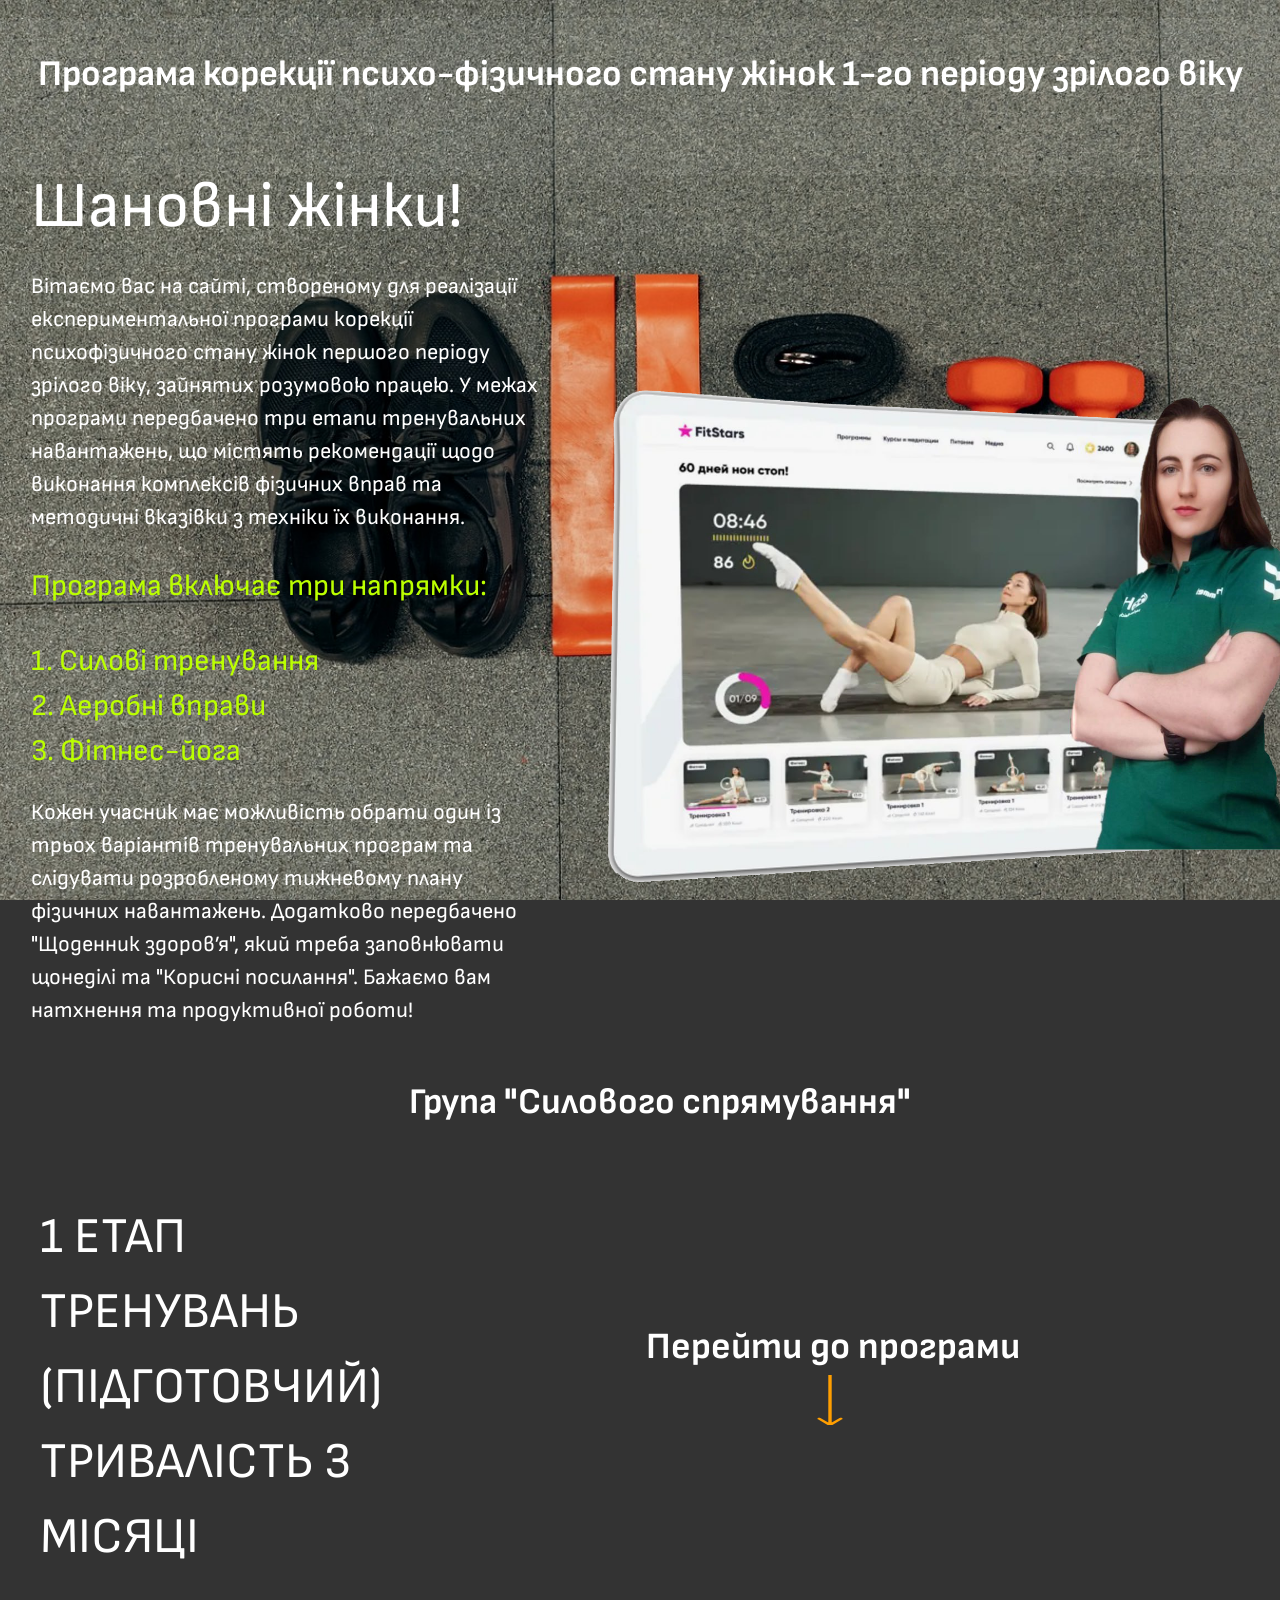
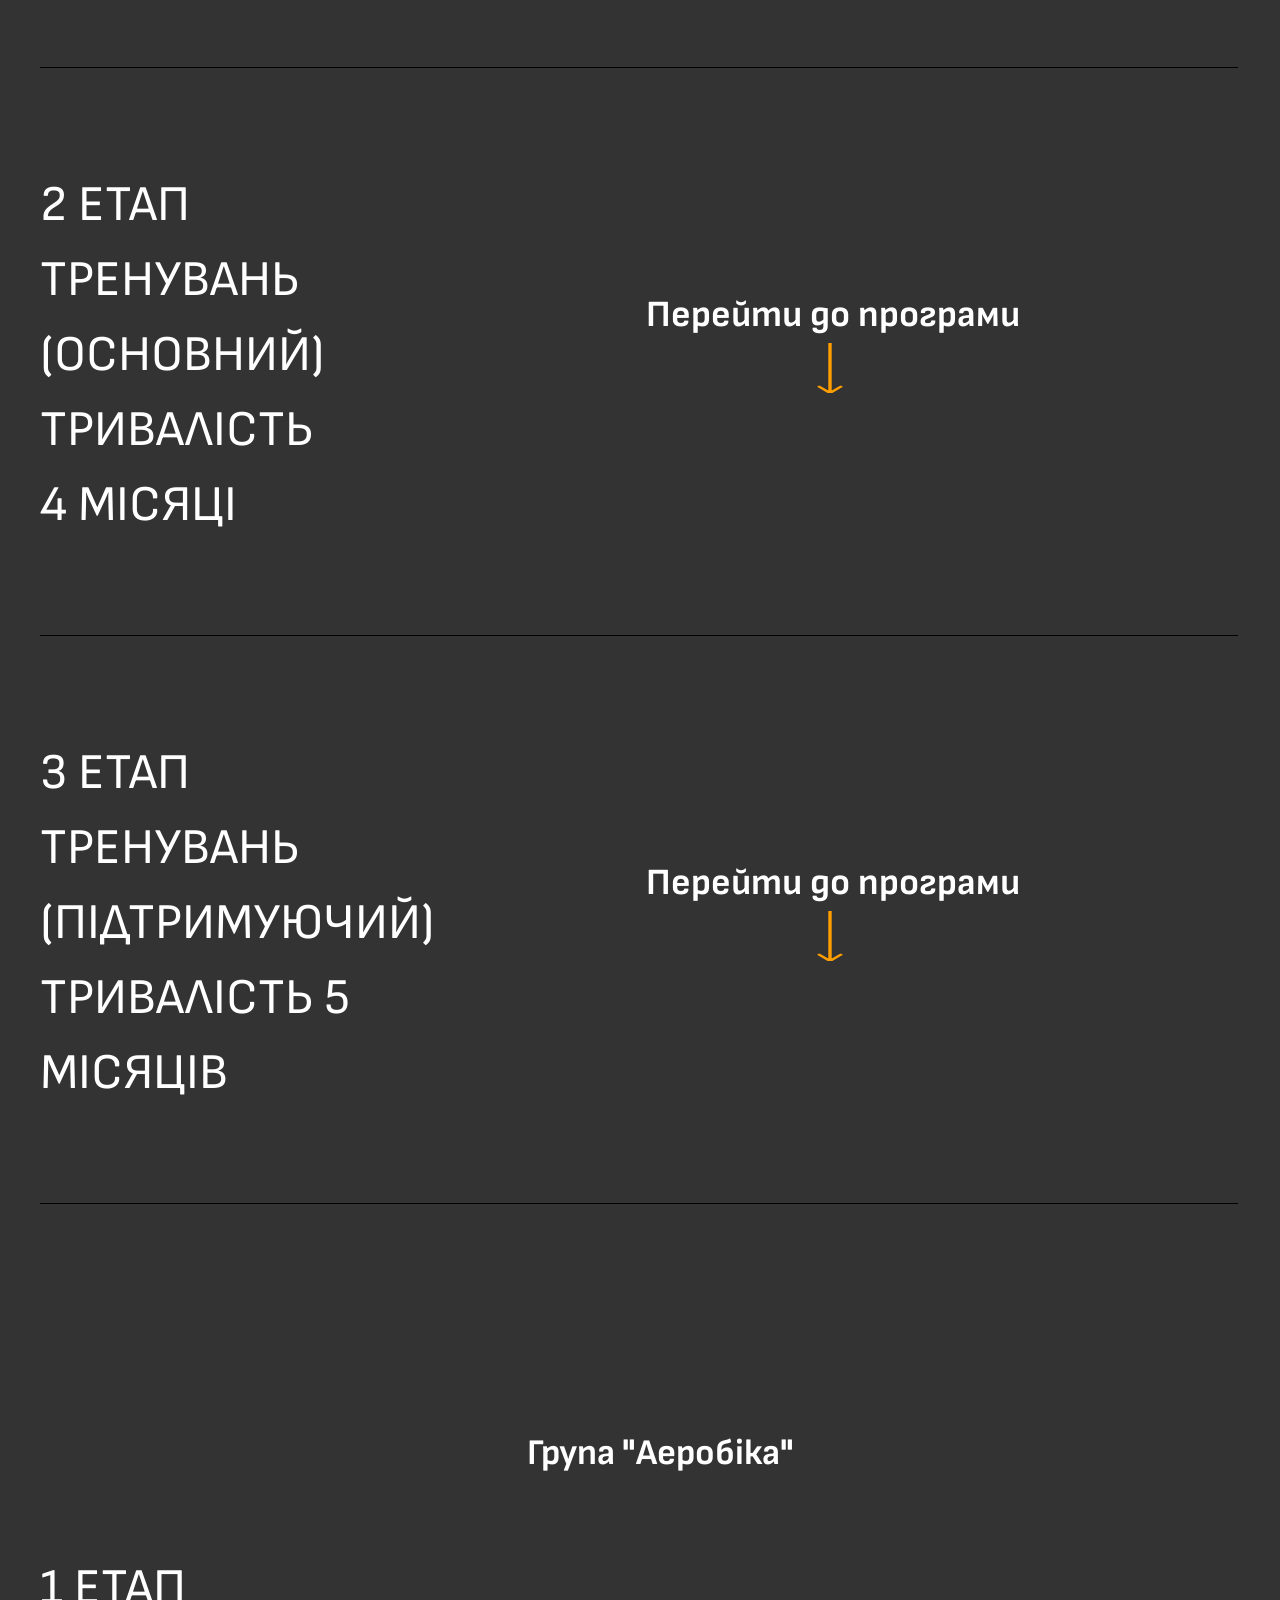
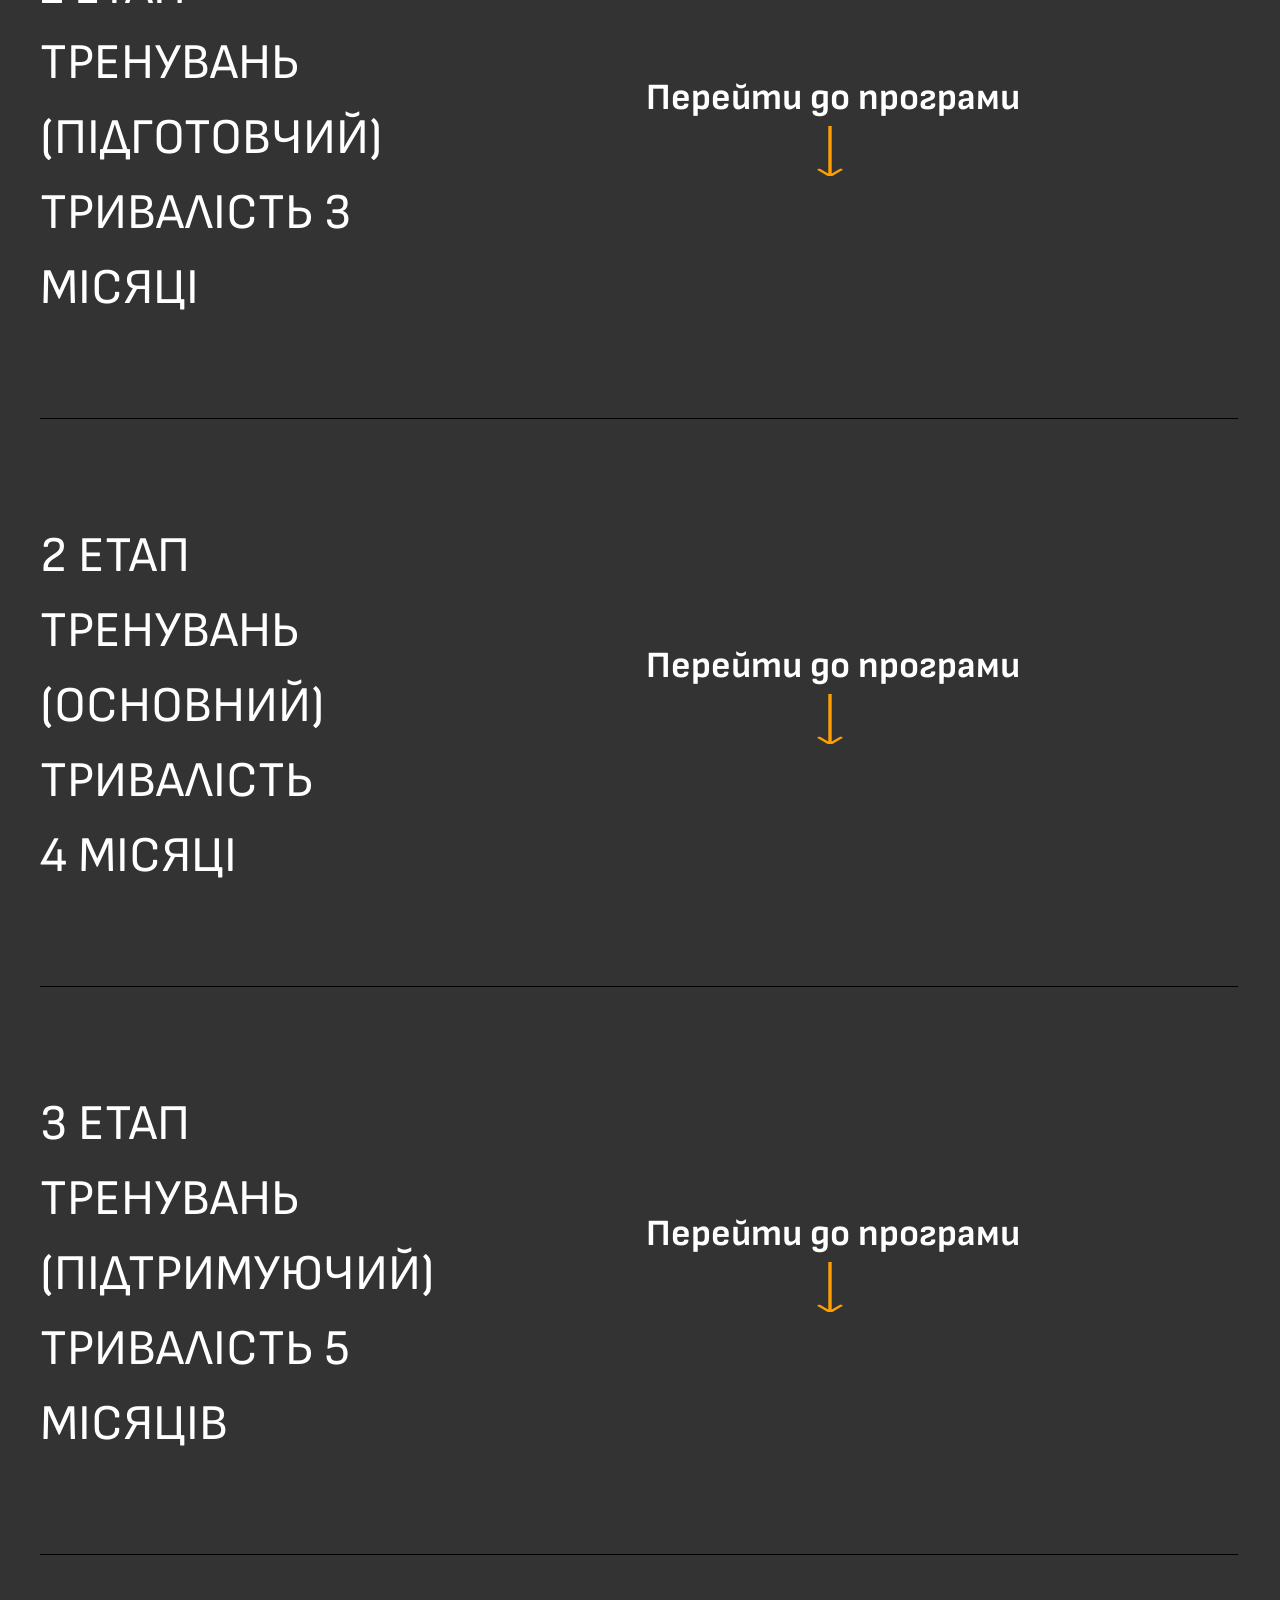
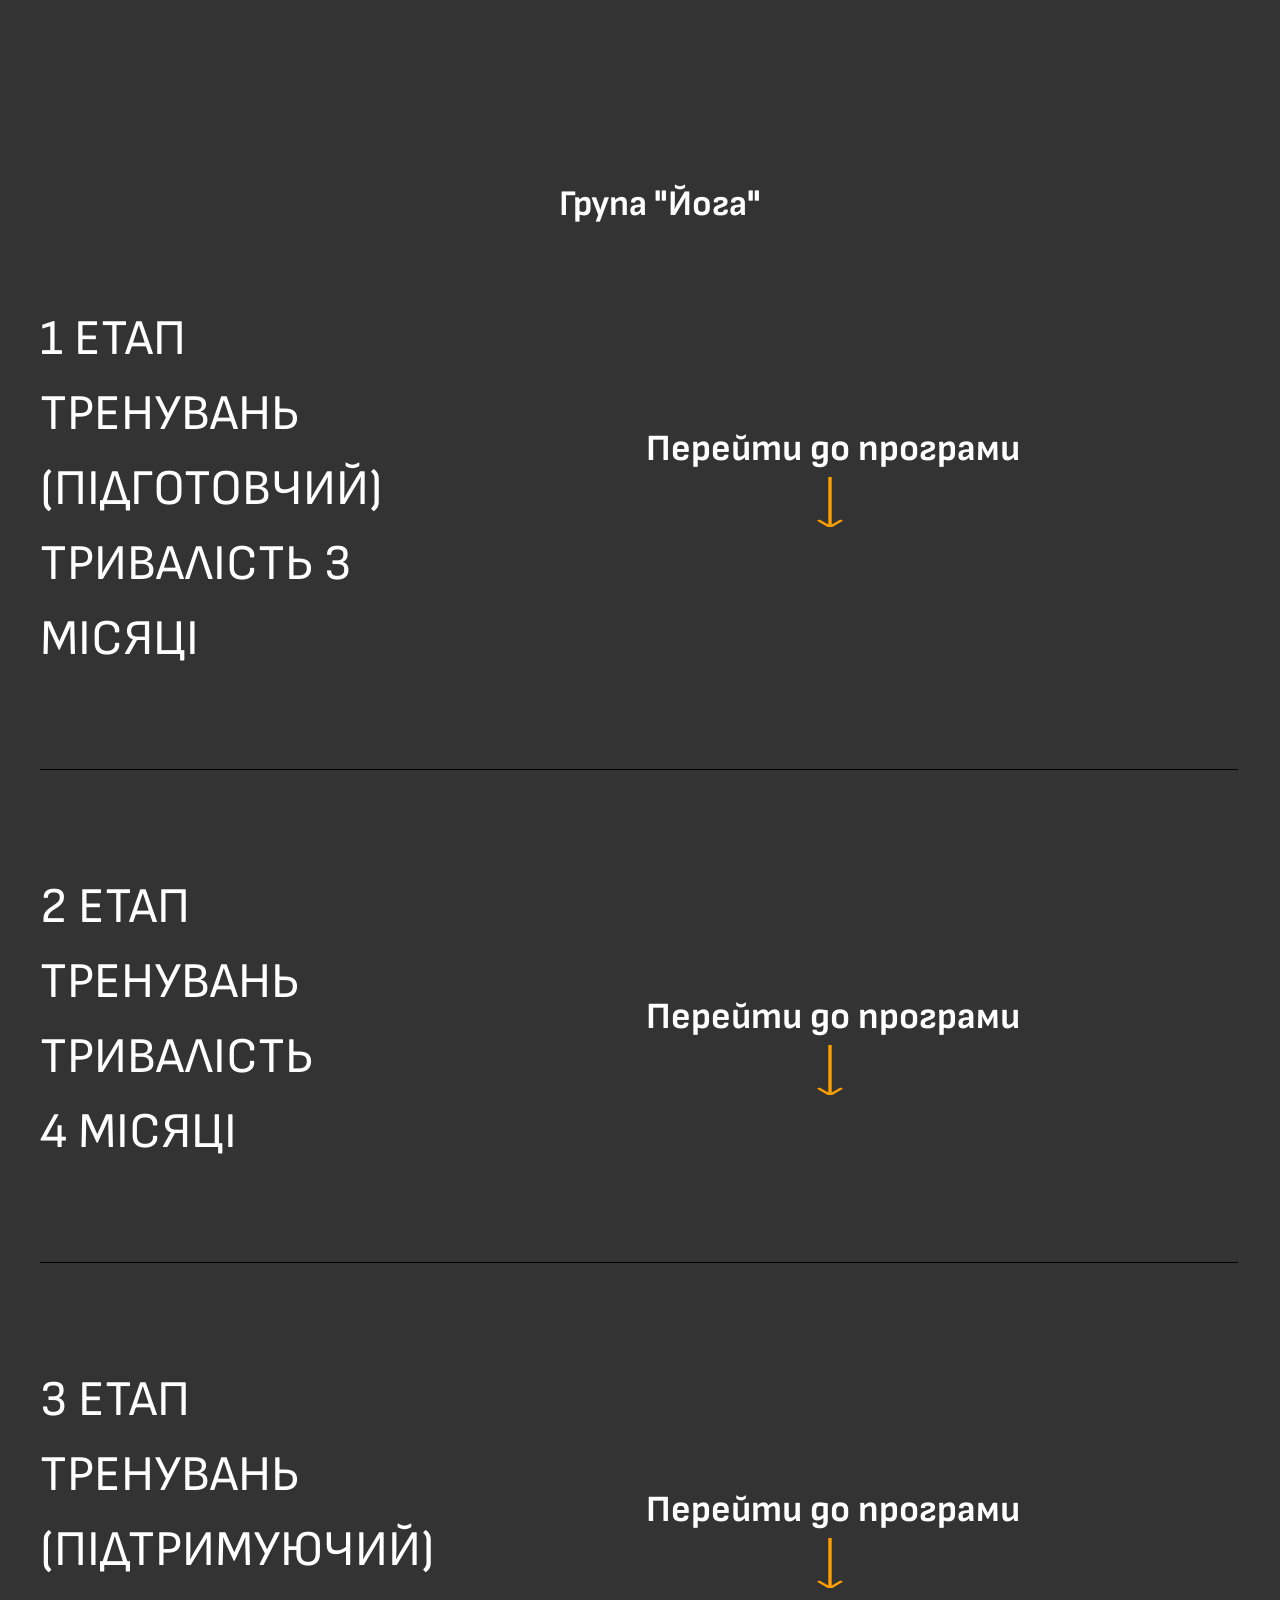
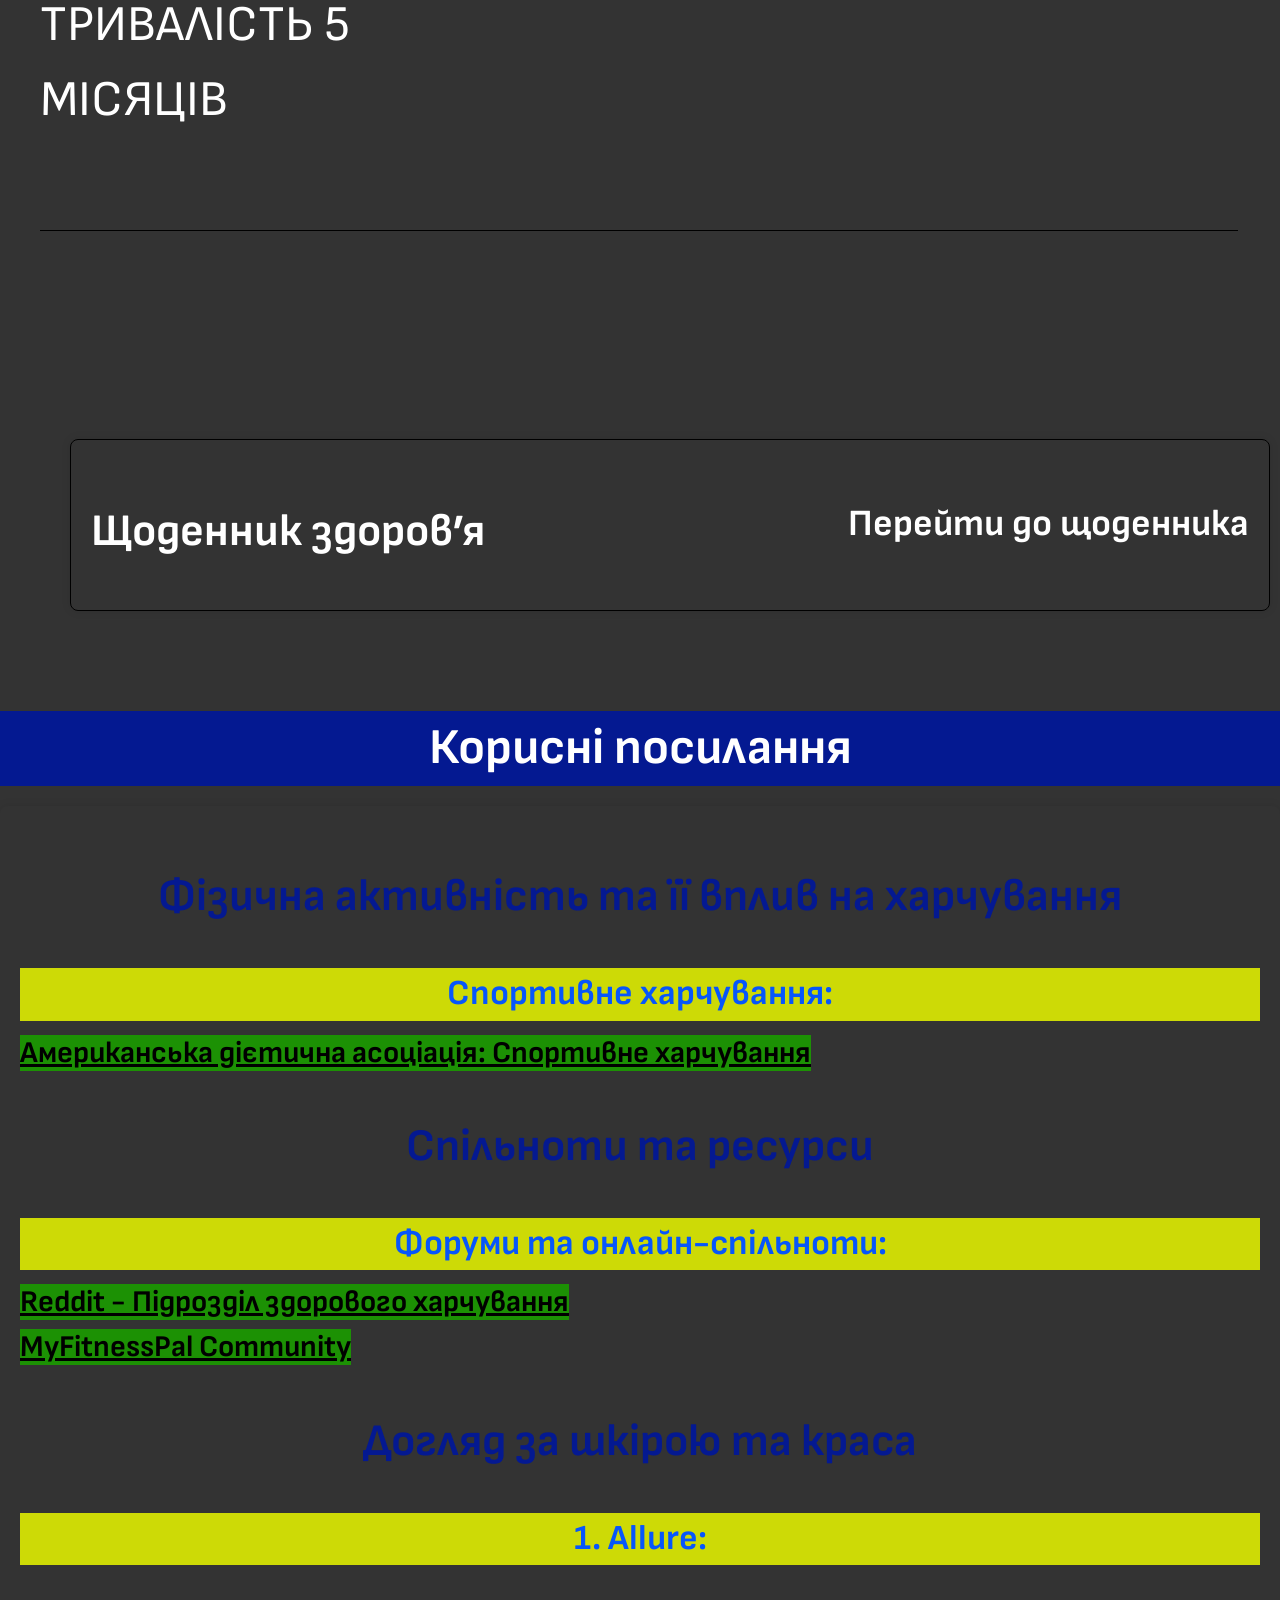
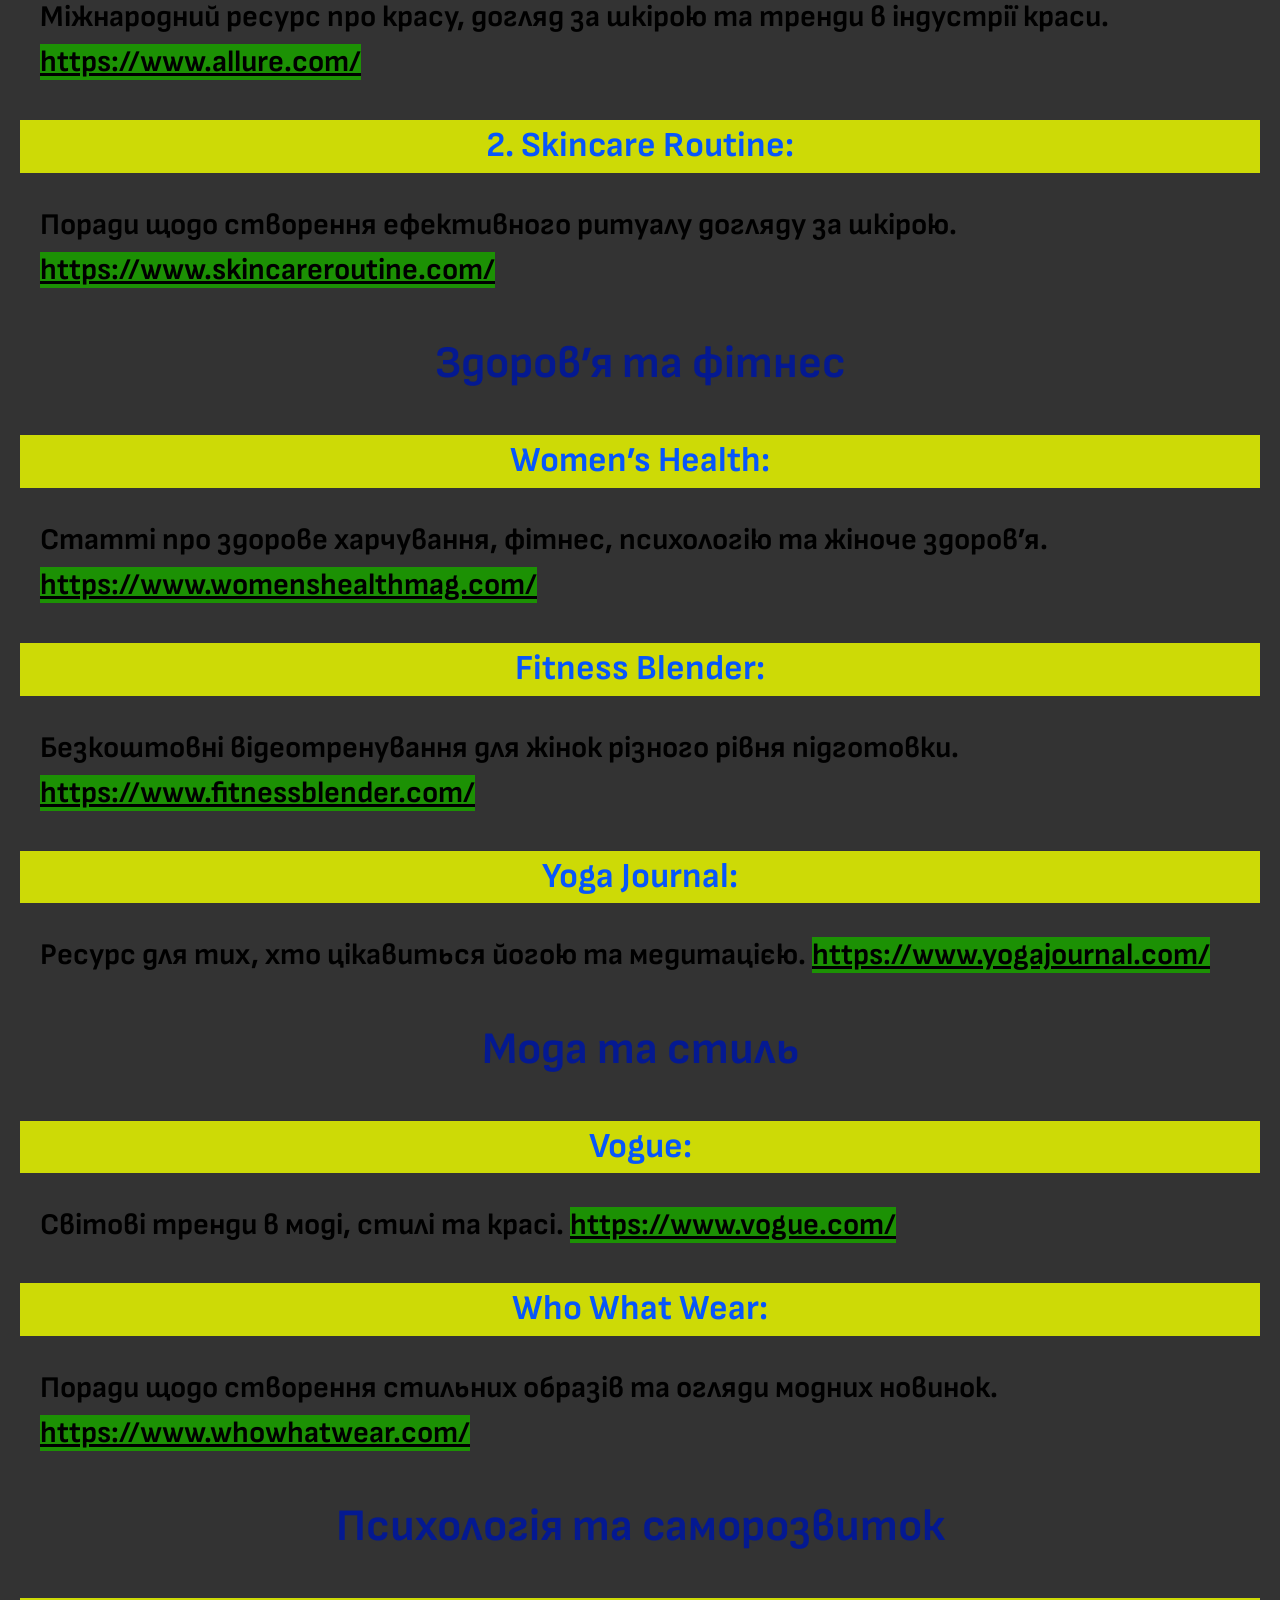
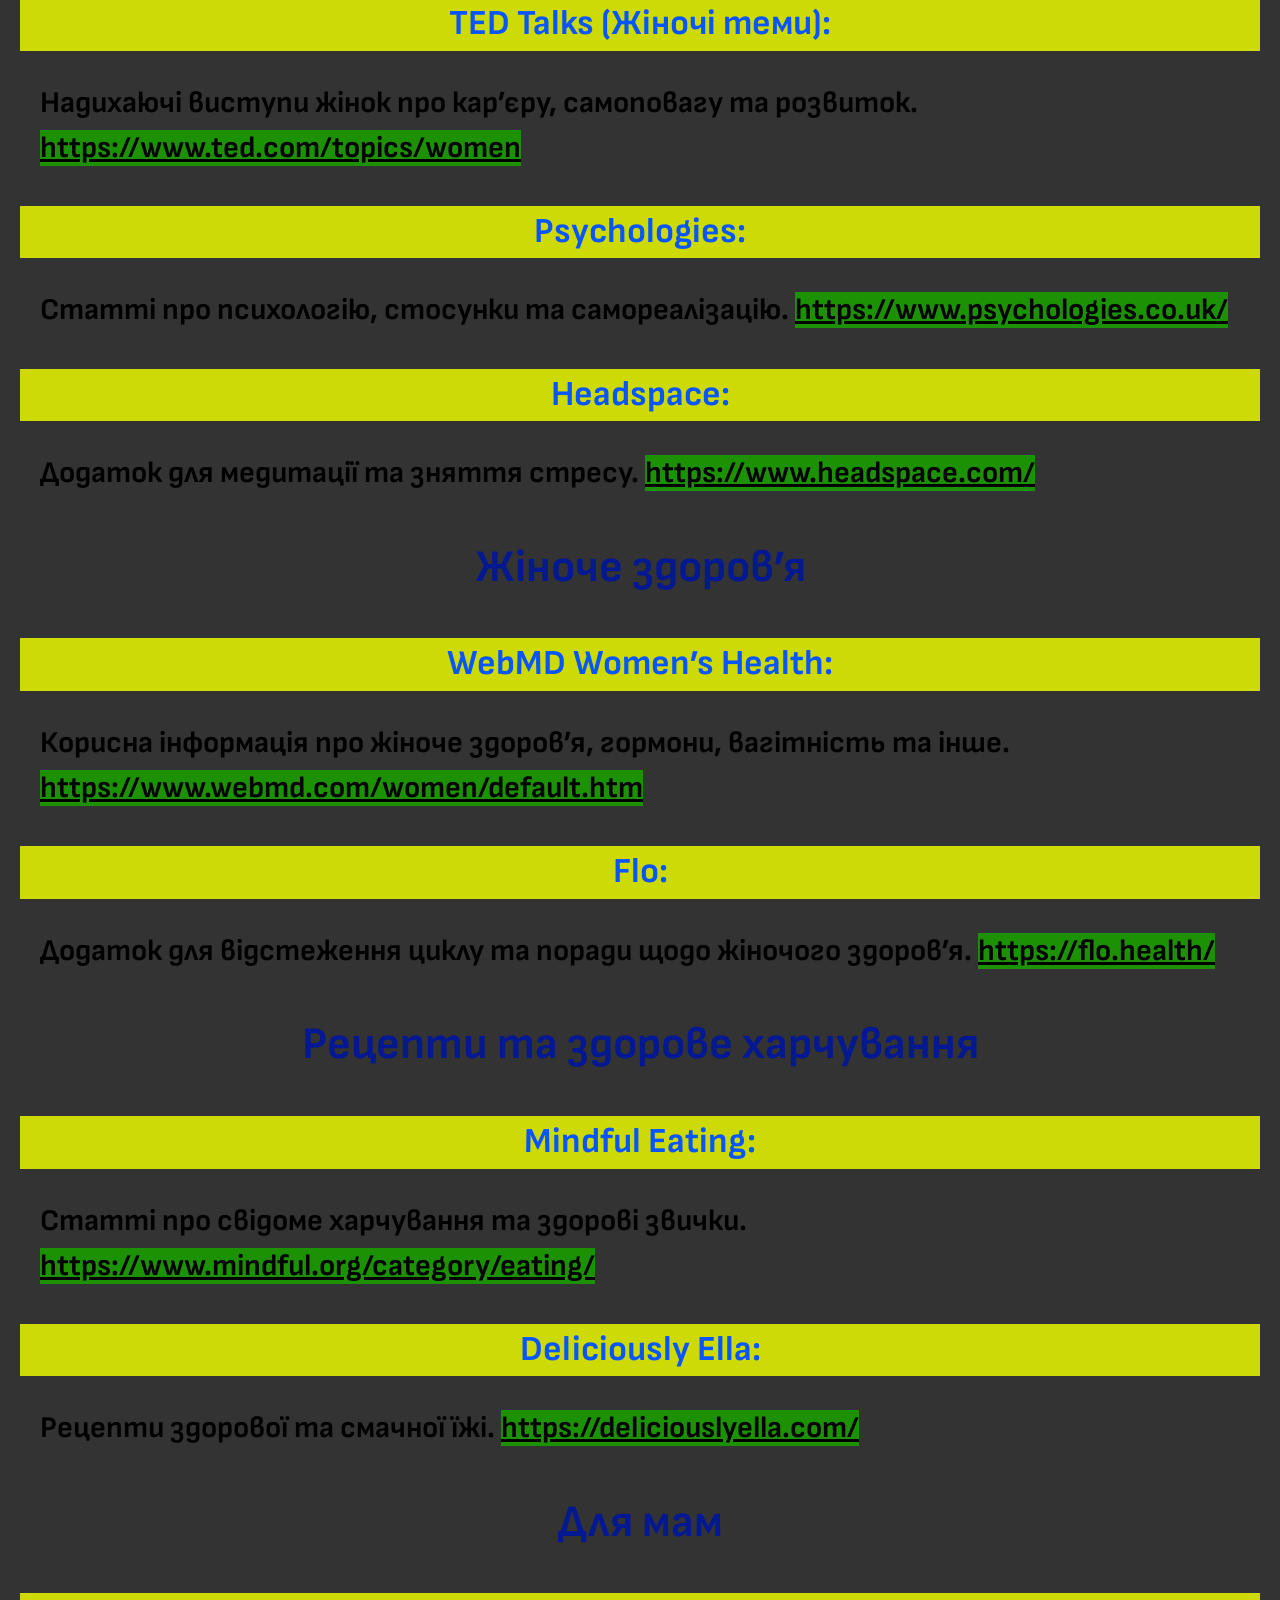
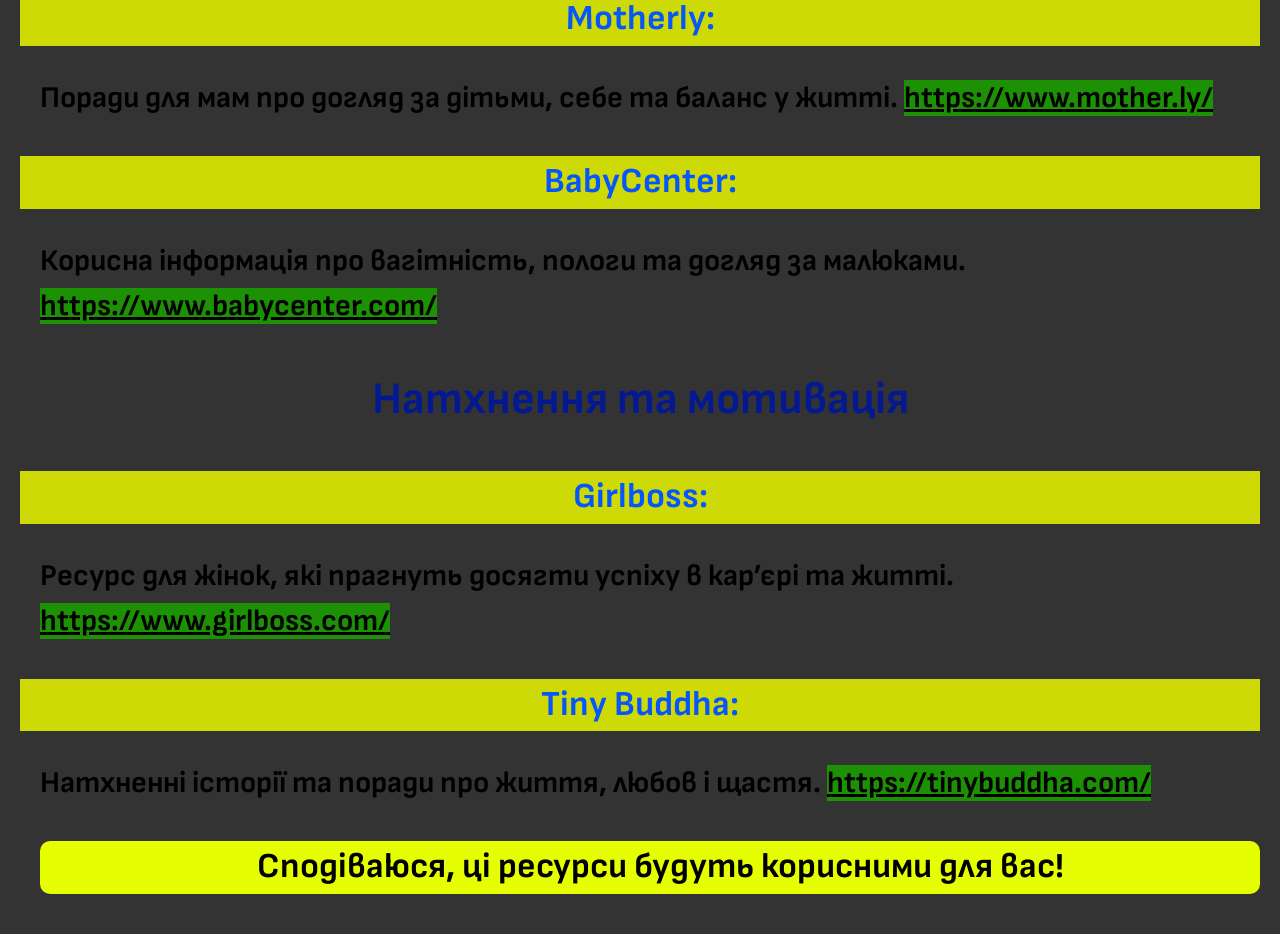
==== commit 81b7b21a: "додав іконку браузера" ====
--- a/index.html
+++ b/index.html
@@ -16,6 +16,7 @@
   <link href="https://fonts.googleapis.com/css2?family=Kanit:ital,wght@0,600;1,500&display=swap" rel="stylesheet">
   <link rel="stylesheet" href="style-0.css">
   <link rel="stylesheet" href="style.css">
+  <link rel="icon" type="image/svg+xml" href="images/favicon.svg">
 </head>
 <body>
 <header class="header">
@@ -23,9 +24,9 @@
     Програма корекції психо-фізичного стану жінок 1-го періоду зрілого віку
   </h1>
 <!-- <div class="conteiner header-inner"> -->
-  <a class="logo" href=""> 
+  <!-- <a class="logo" href=""> 
     <img src="images/favicon.svg" alt="логотип">
-  </a>
+  </a> -->
   <!-- <nav class="nav">
     <ul class="menu">
       <li class="menu-item">
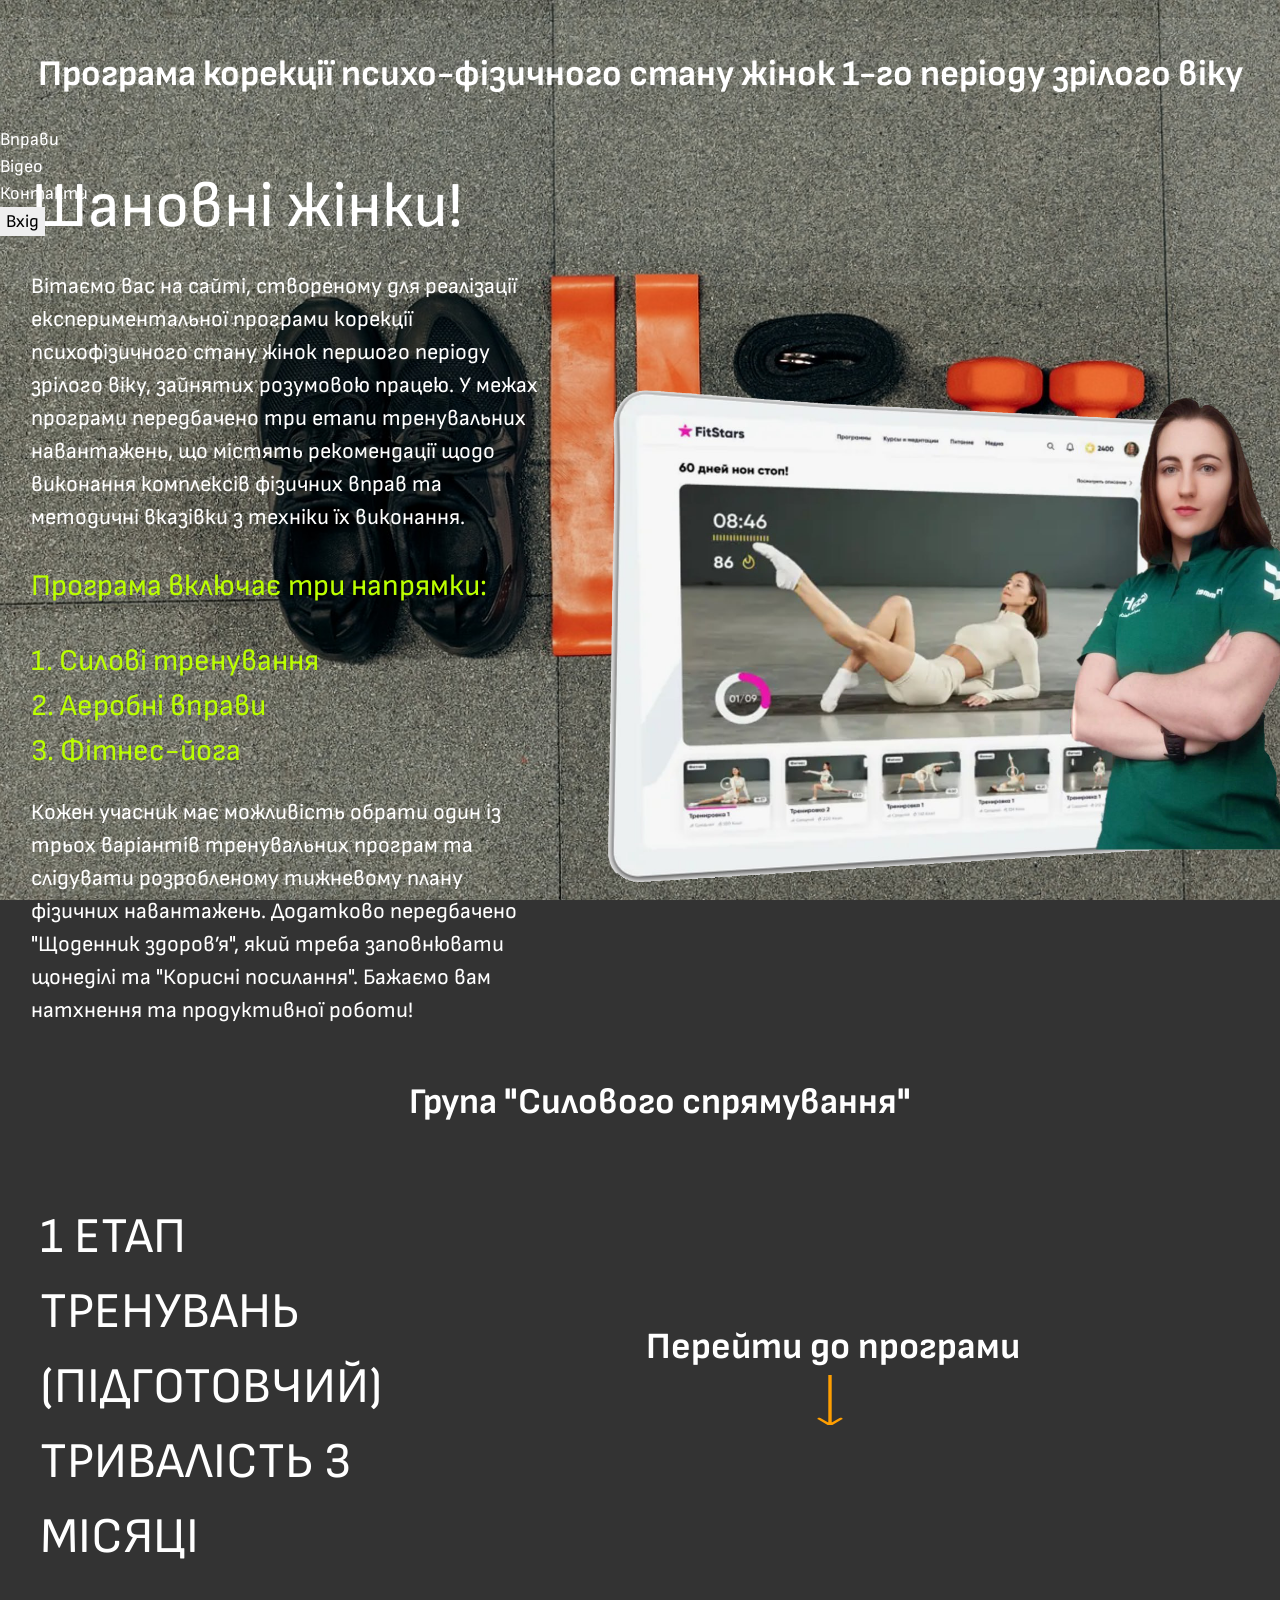
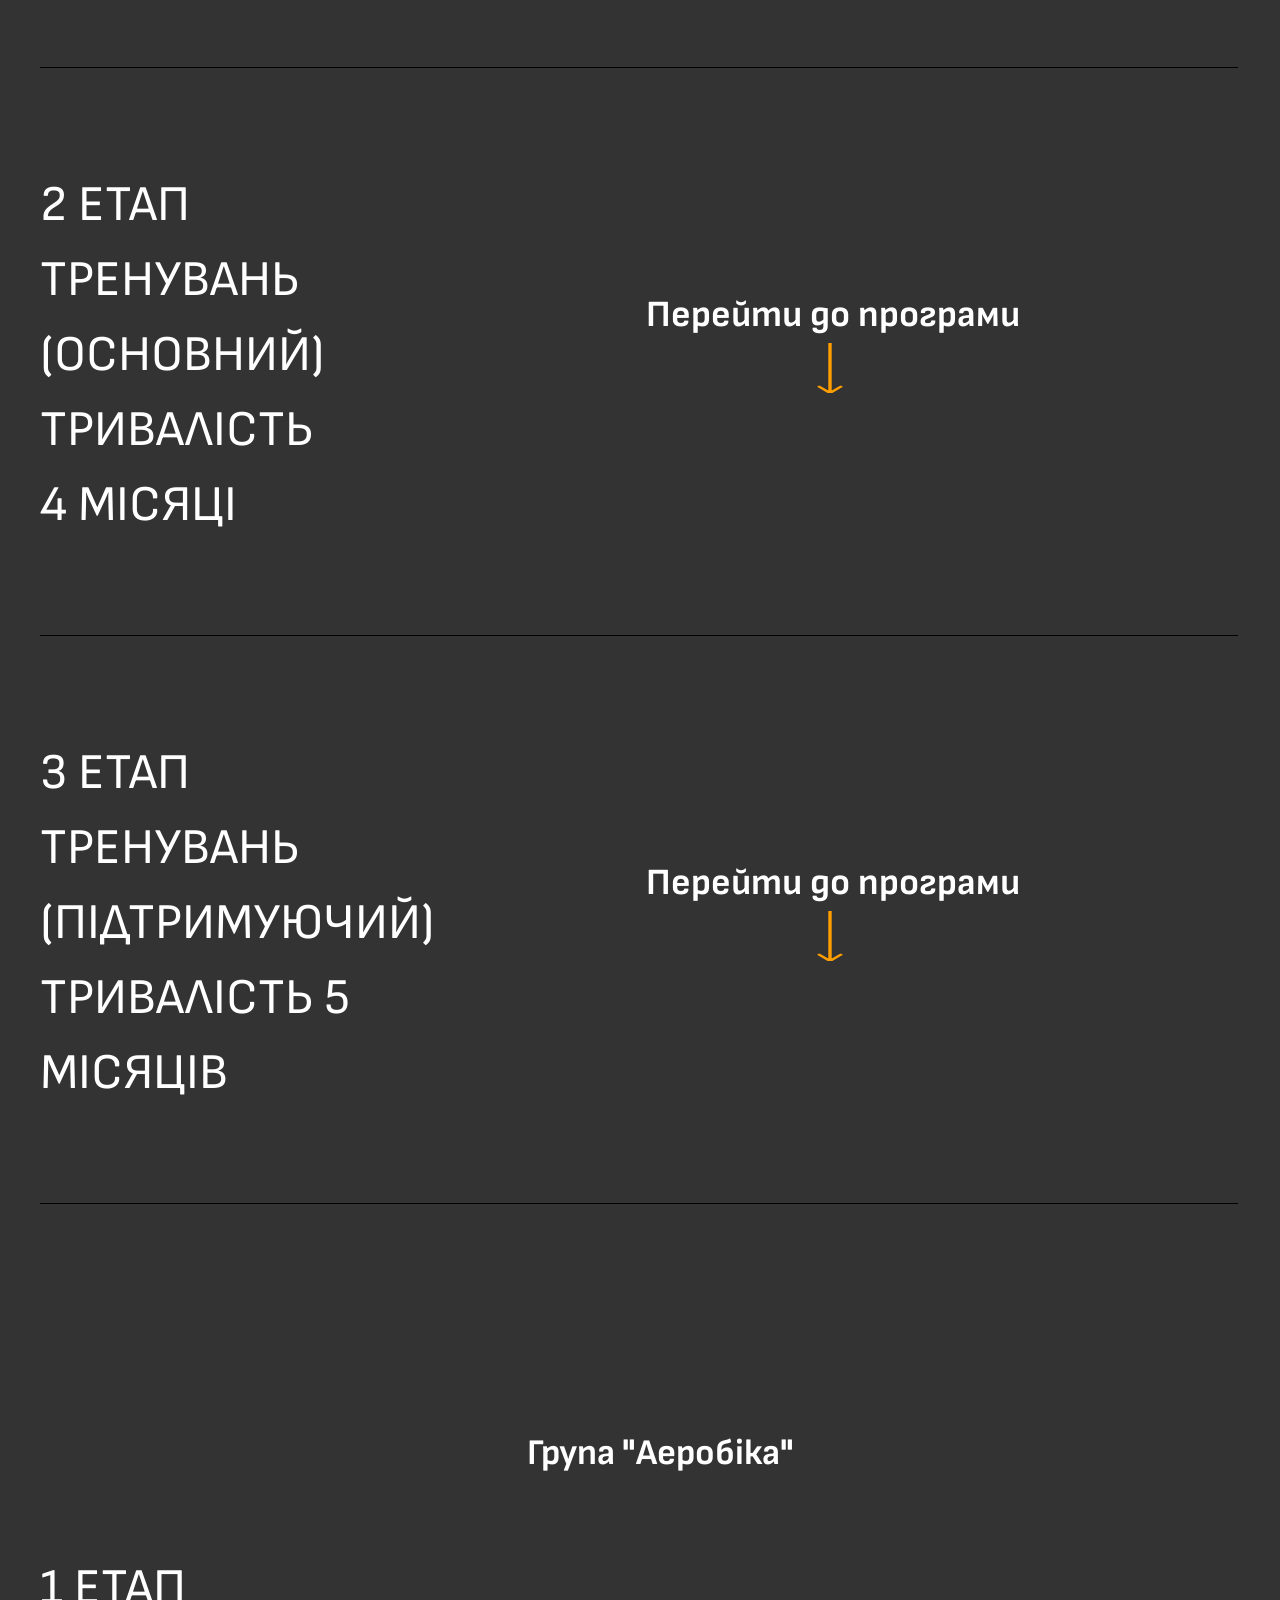
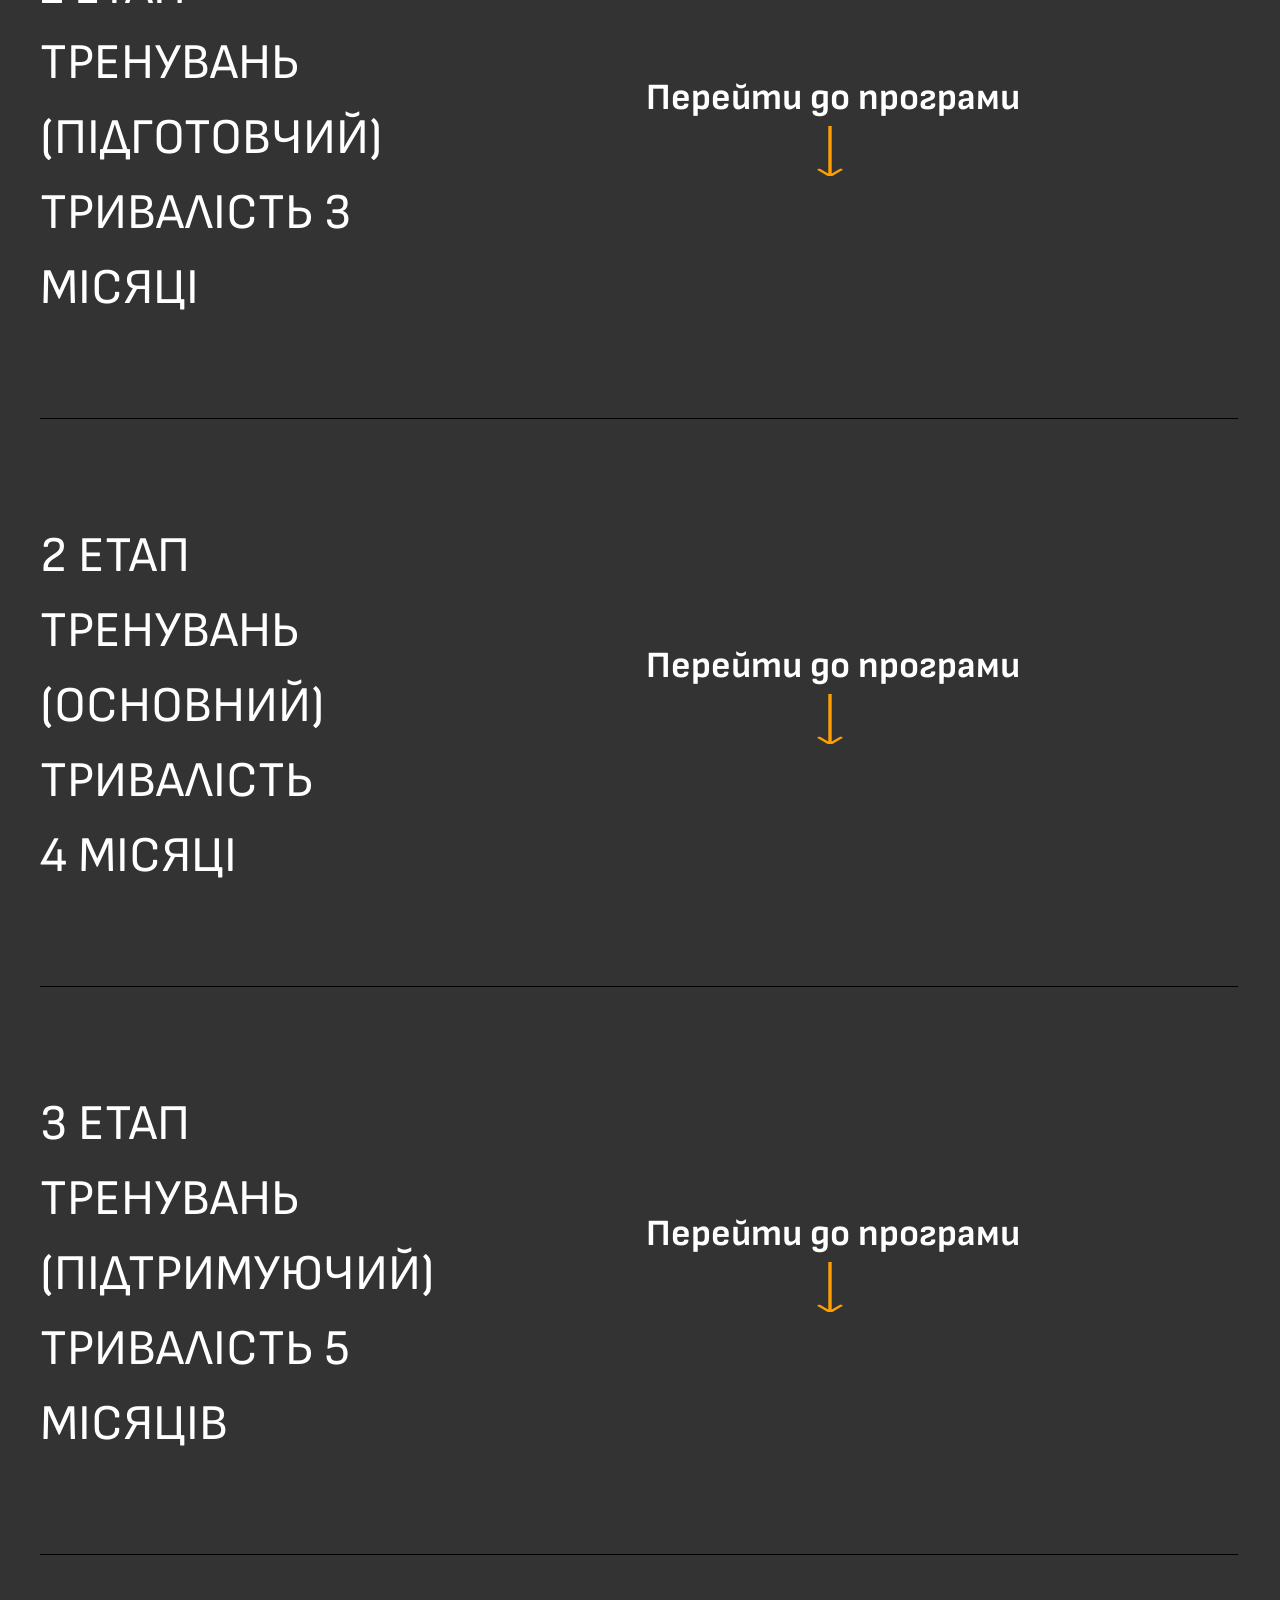
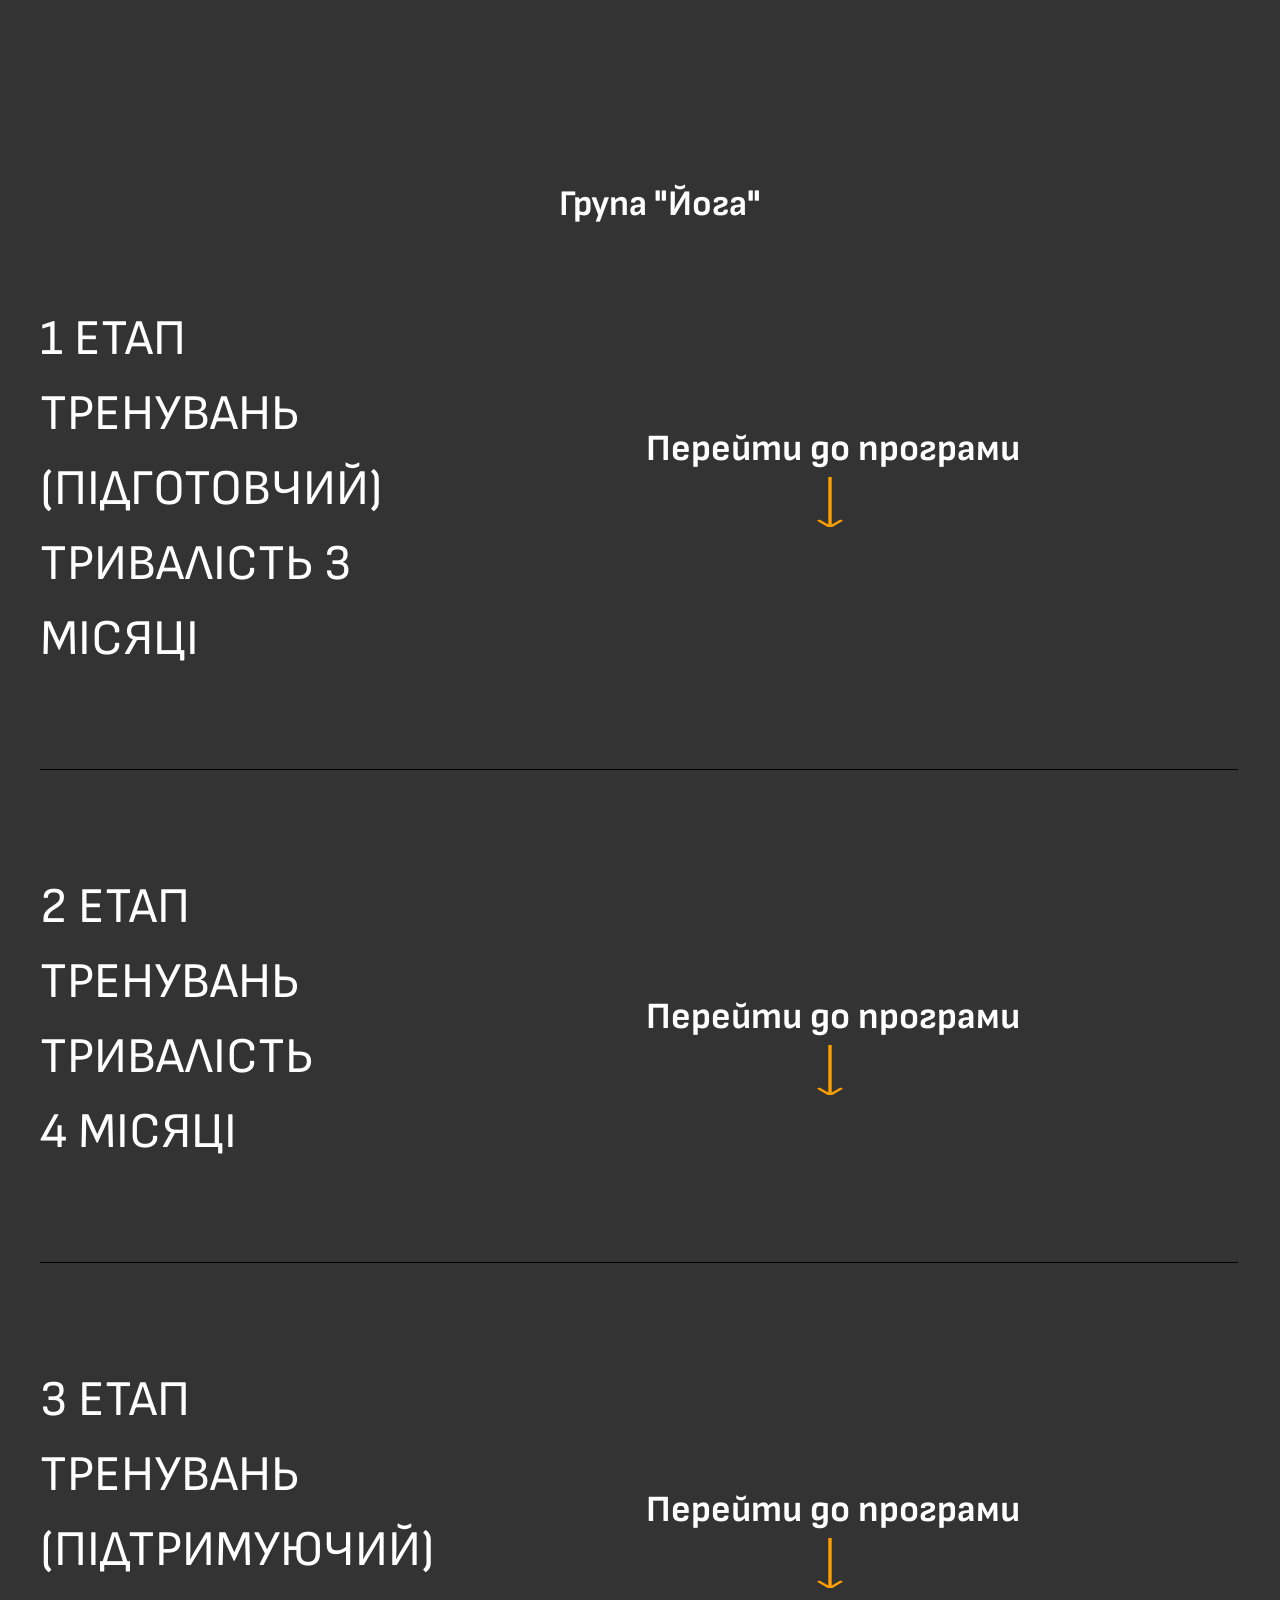
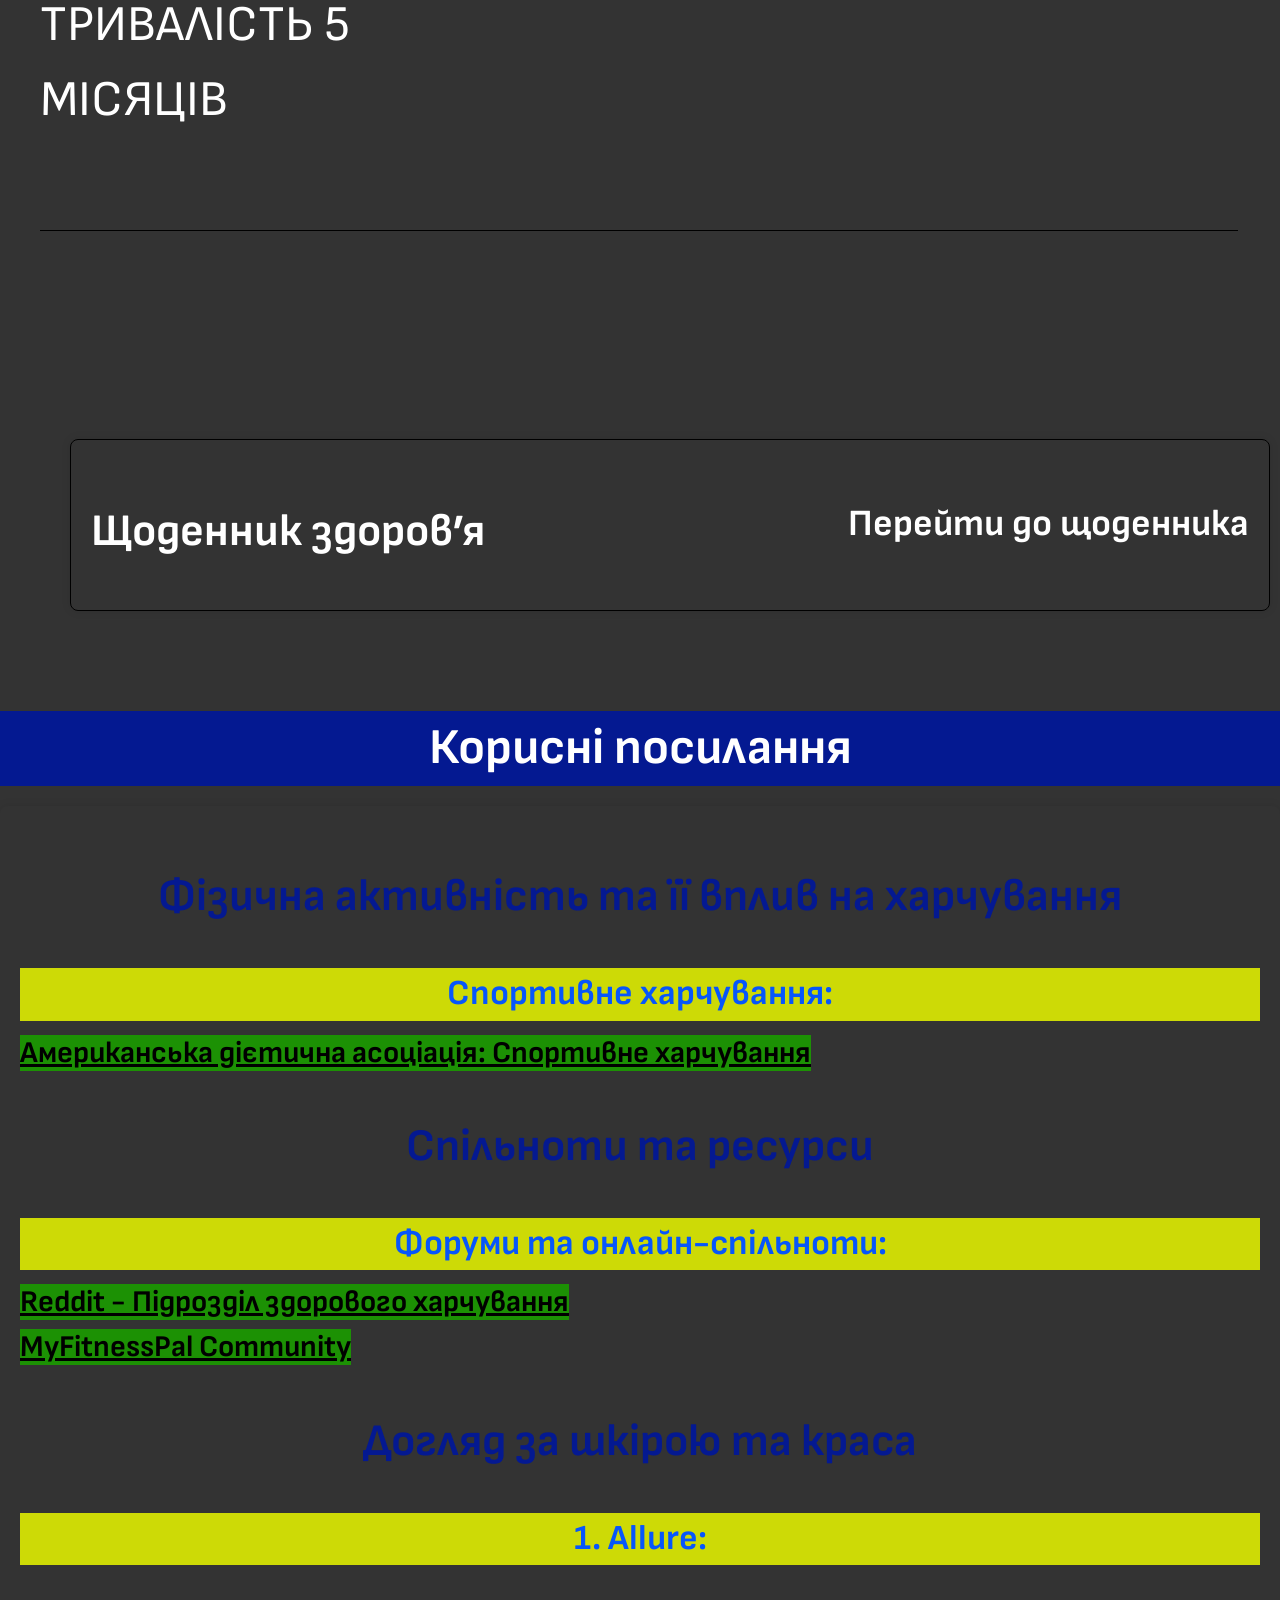
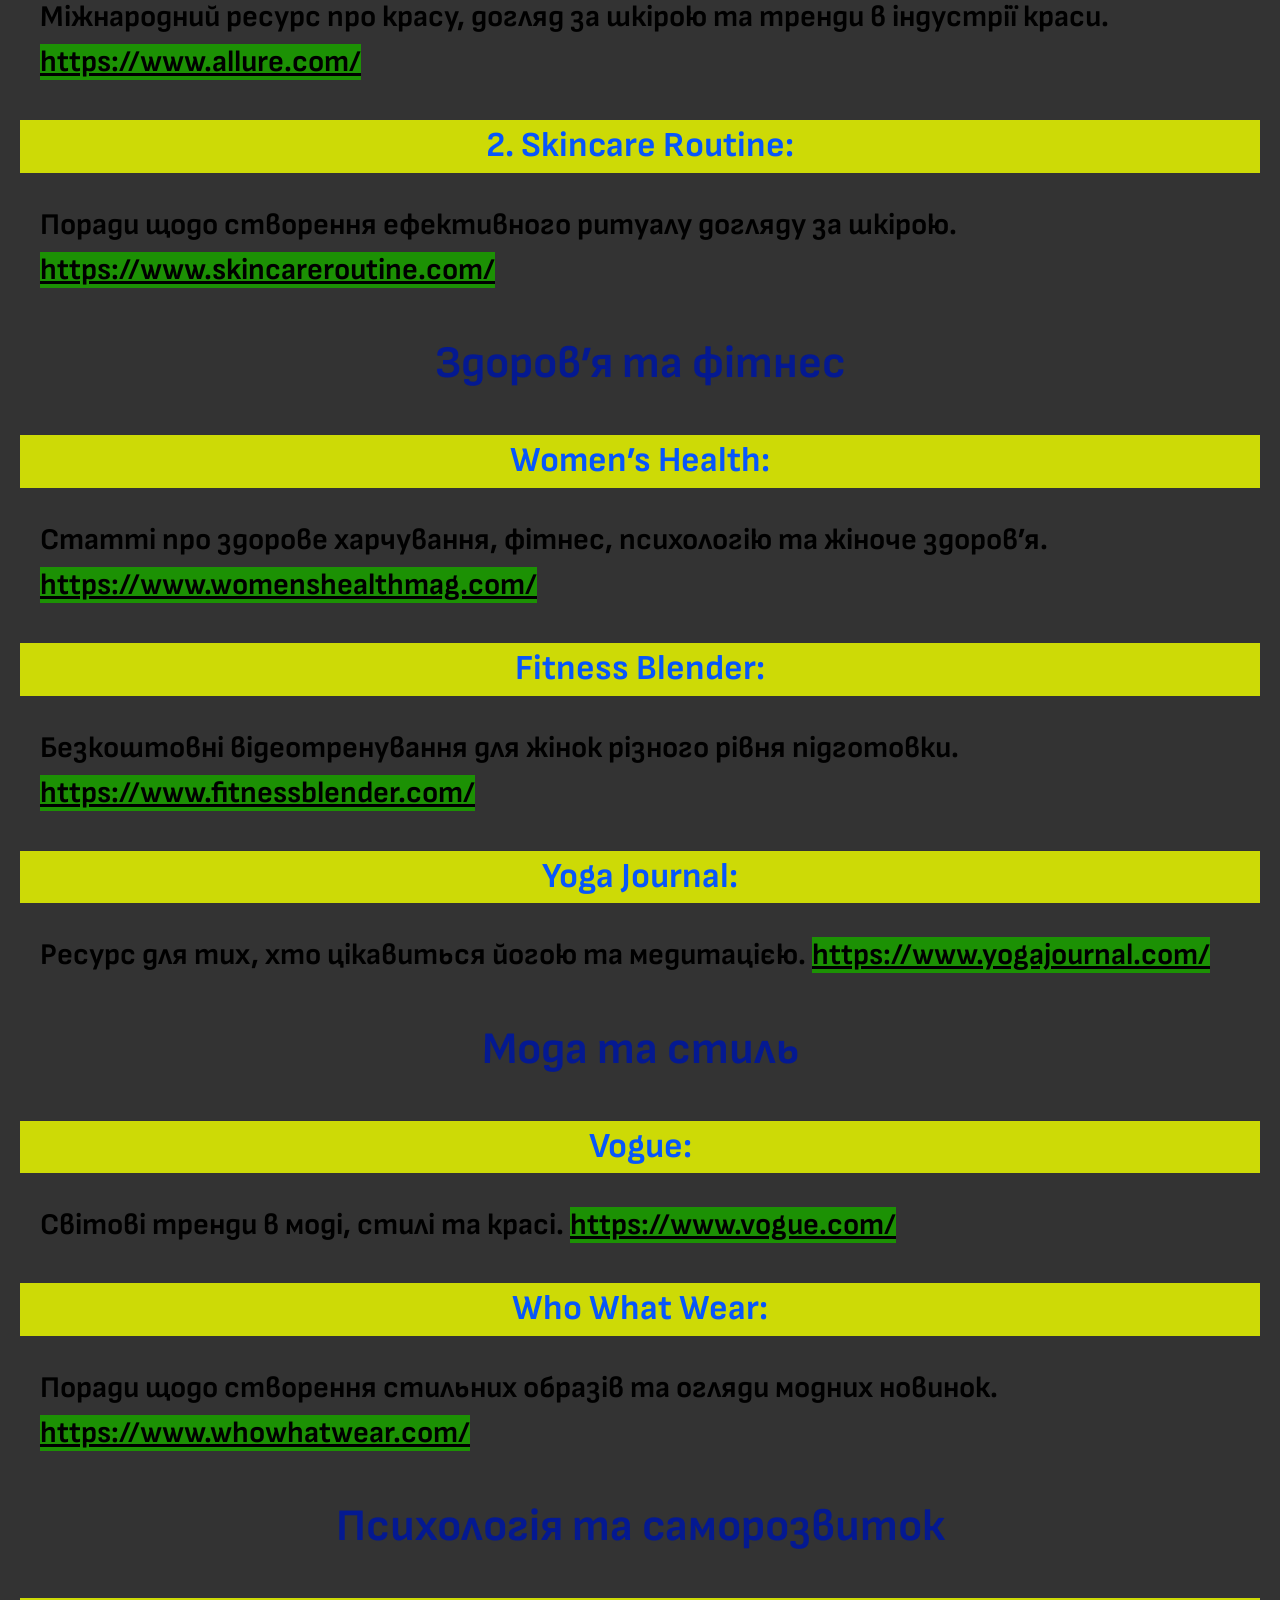
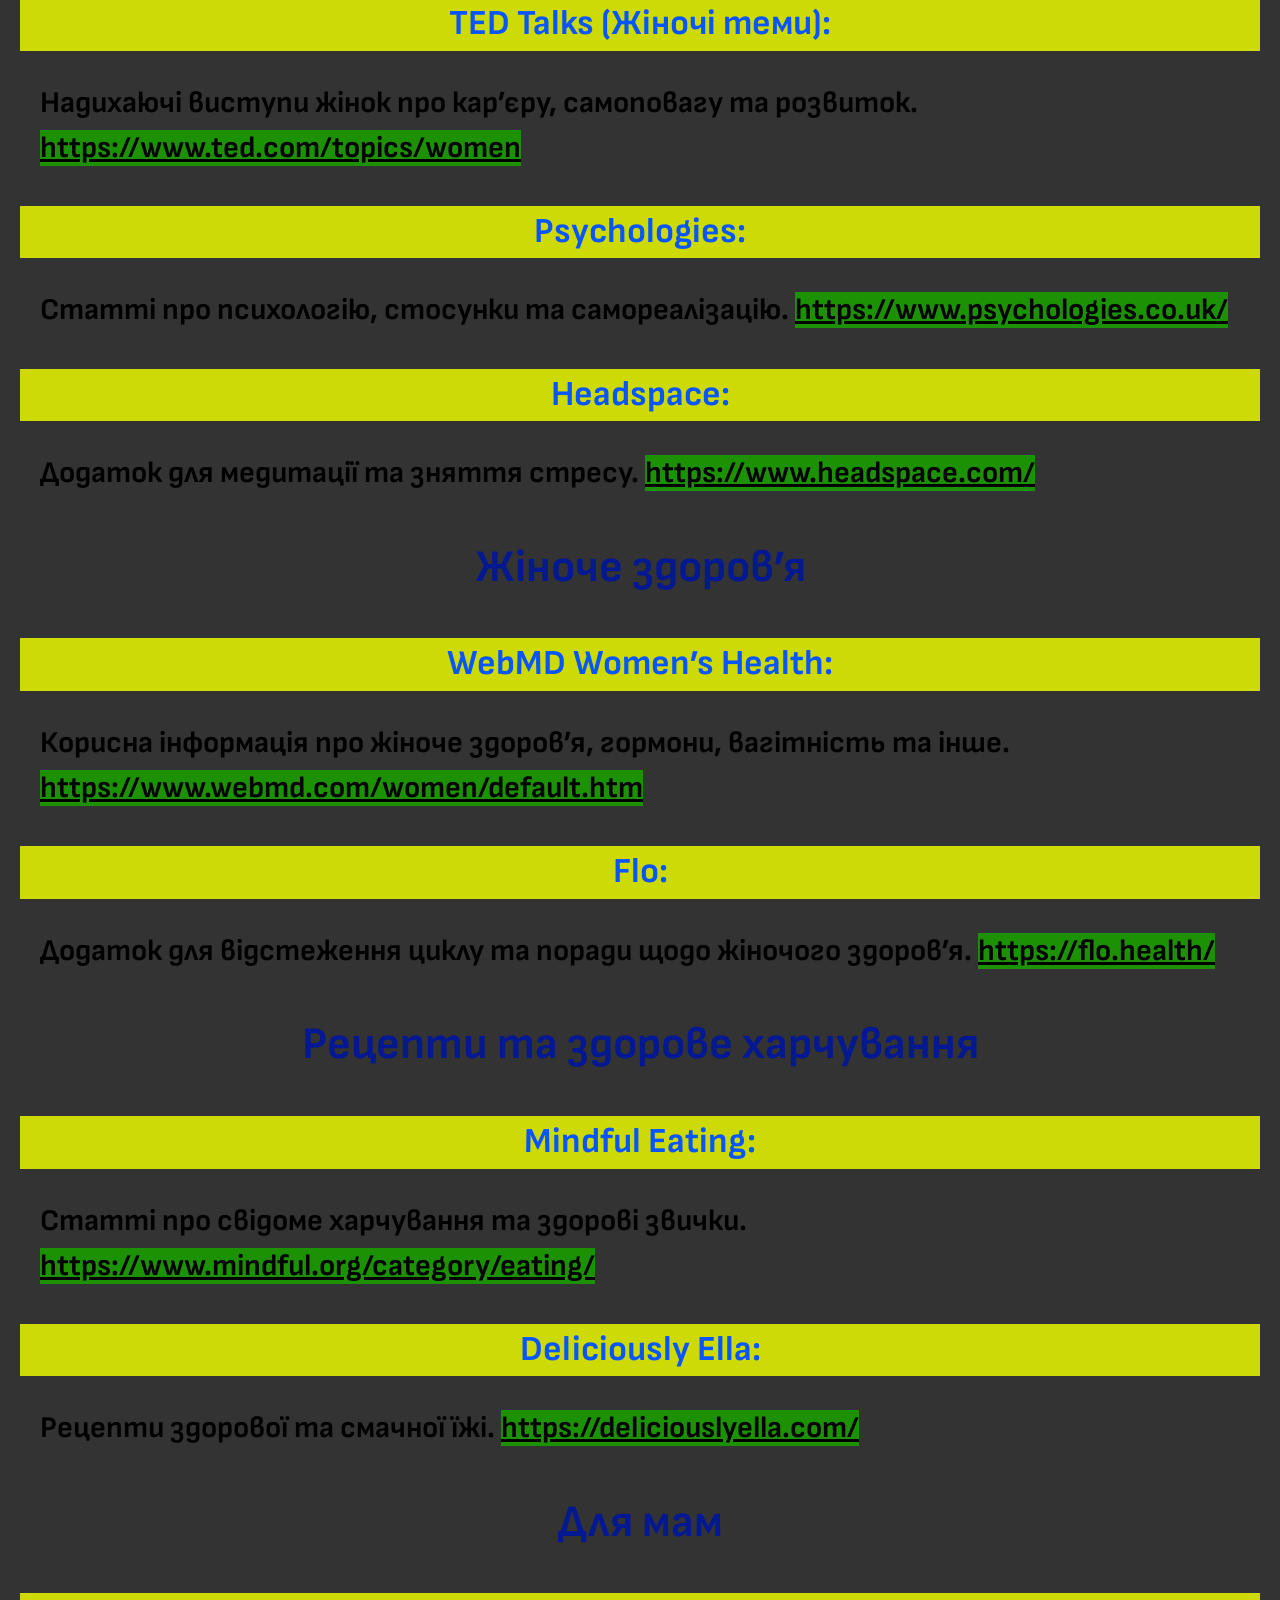
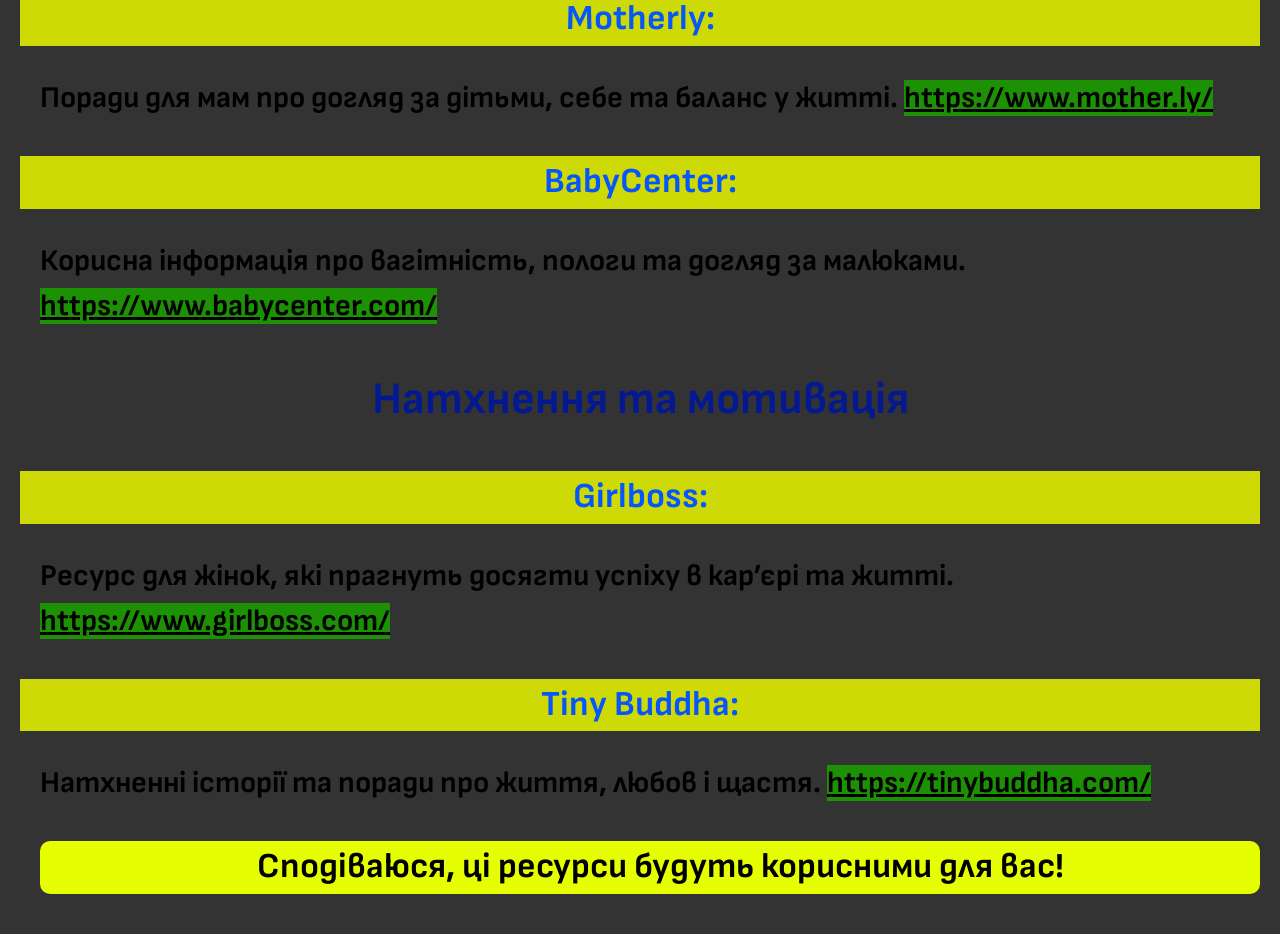
==== commit e647a4ba: "розкоментував навігацію" ====
--- a/index.html
+++ b/index.html
@@ -16,7 +16,7 @@
   <link href="https://fonts.googleapis.com/css2?family=Kanit:ital,wght@0,600;1,500&display=swap" rel="stylesheet">
   <link rel="stylesheet" href="style-0.css">
   <link rel="stylesheet" href="style.css">
-  <link rel="icon" type="image/svg+xml" href="images/favicon.svg">
+<link rel="icon" type="image/png" href="images/favicon.png">
 </head>
 <body>
 <header class="header">
@@ -27,7 +27,7 @@
   <!-- <a class="logo" href=""> 
     <img src="images/favicon.svg" alt="логотип">
   </a> -->
-  <!-- <nav class="nav">
+  <nav class="nav">
     <ul class="menu">
       <li class="menu-item">
         <a href="" class="menu-link">Вправи</a>
@@ -41,7 +41,7 @@
     </ul>
   </nav>
   <button class="btn" type="button">Вхід</button>
-</div> -->
+</div>
 </header>
 <menu class="menu">
   <section class="hero">
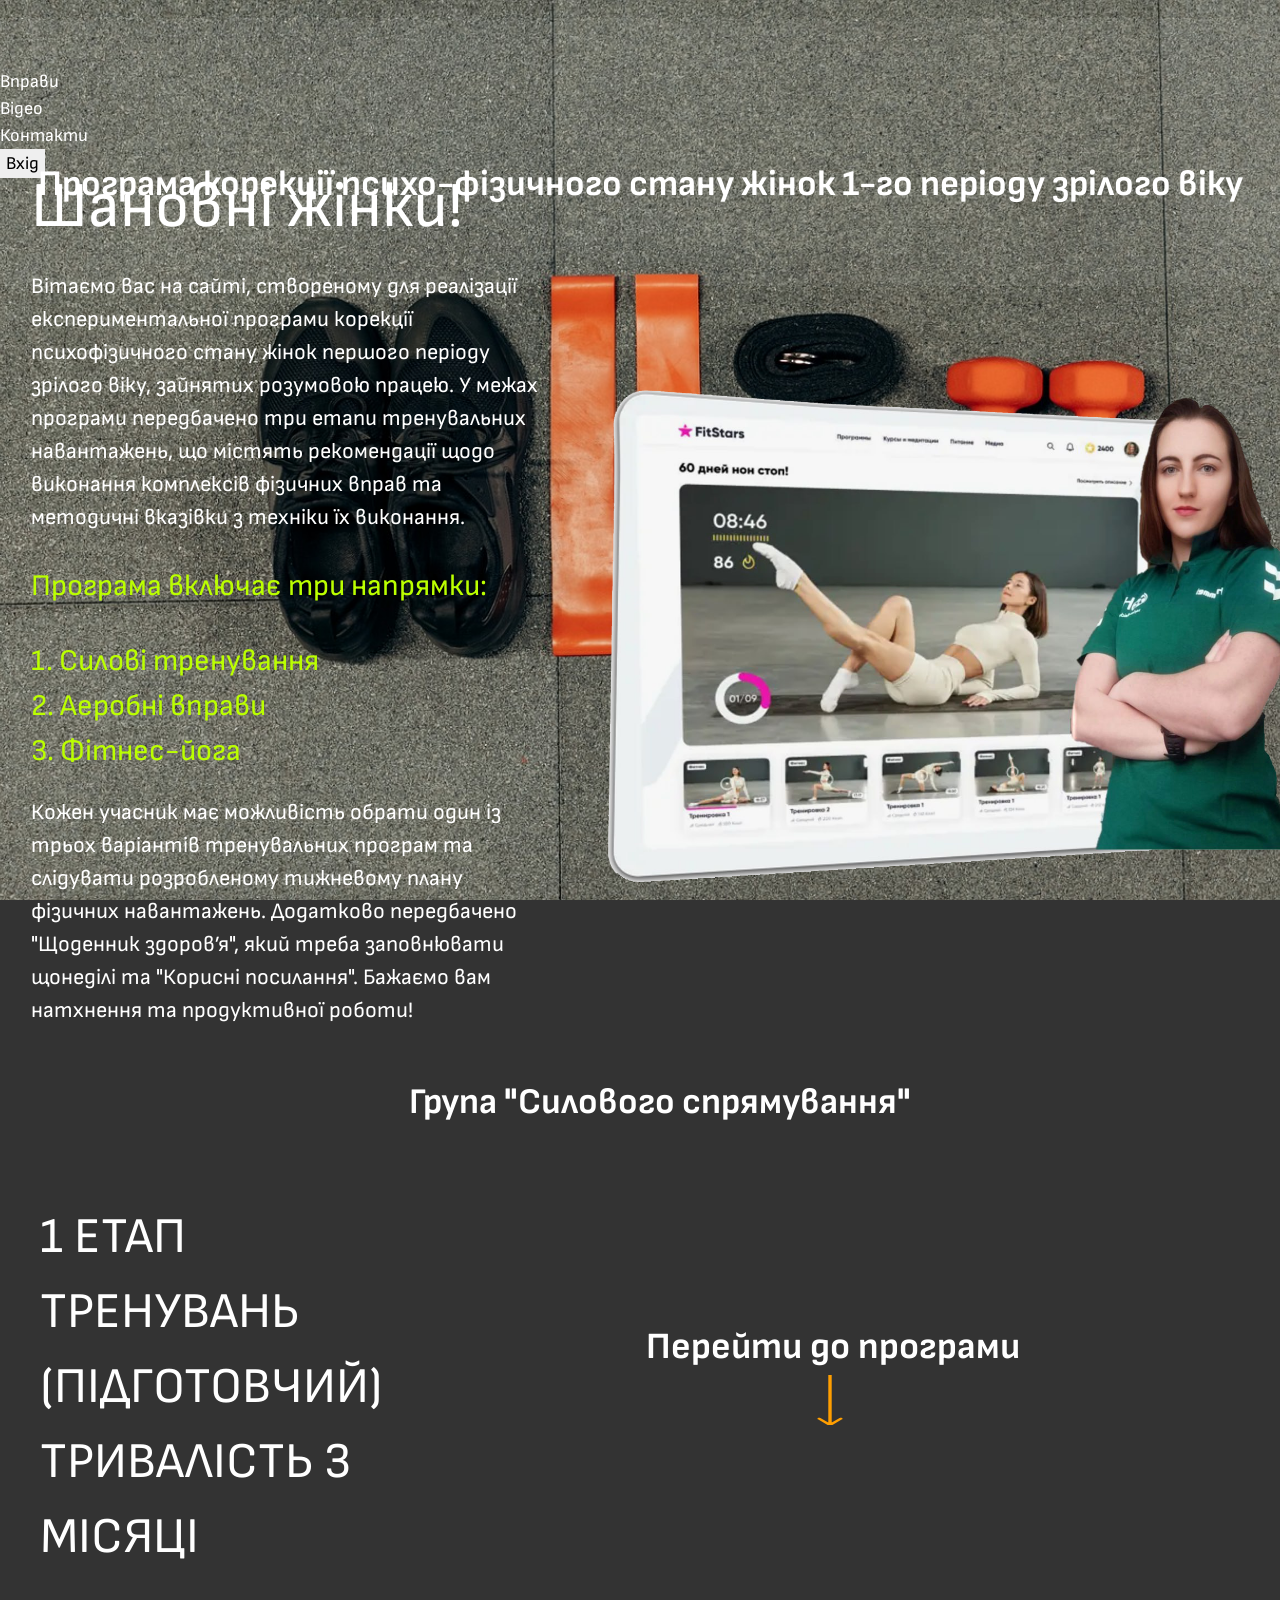
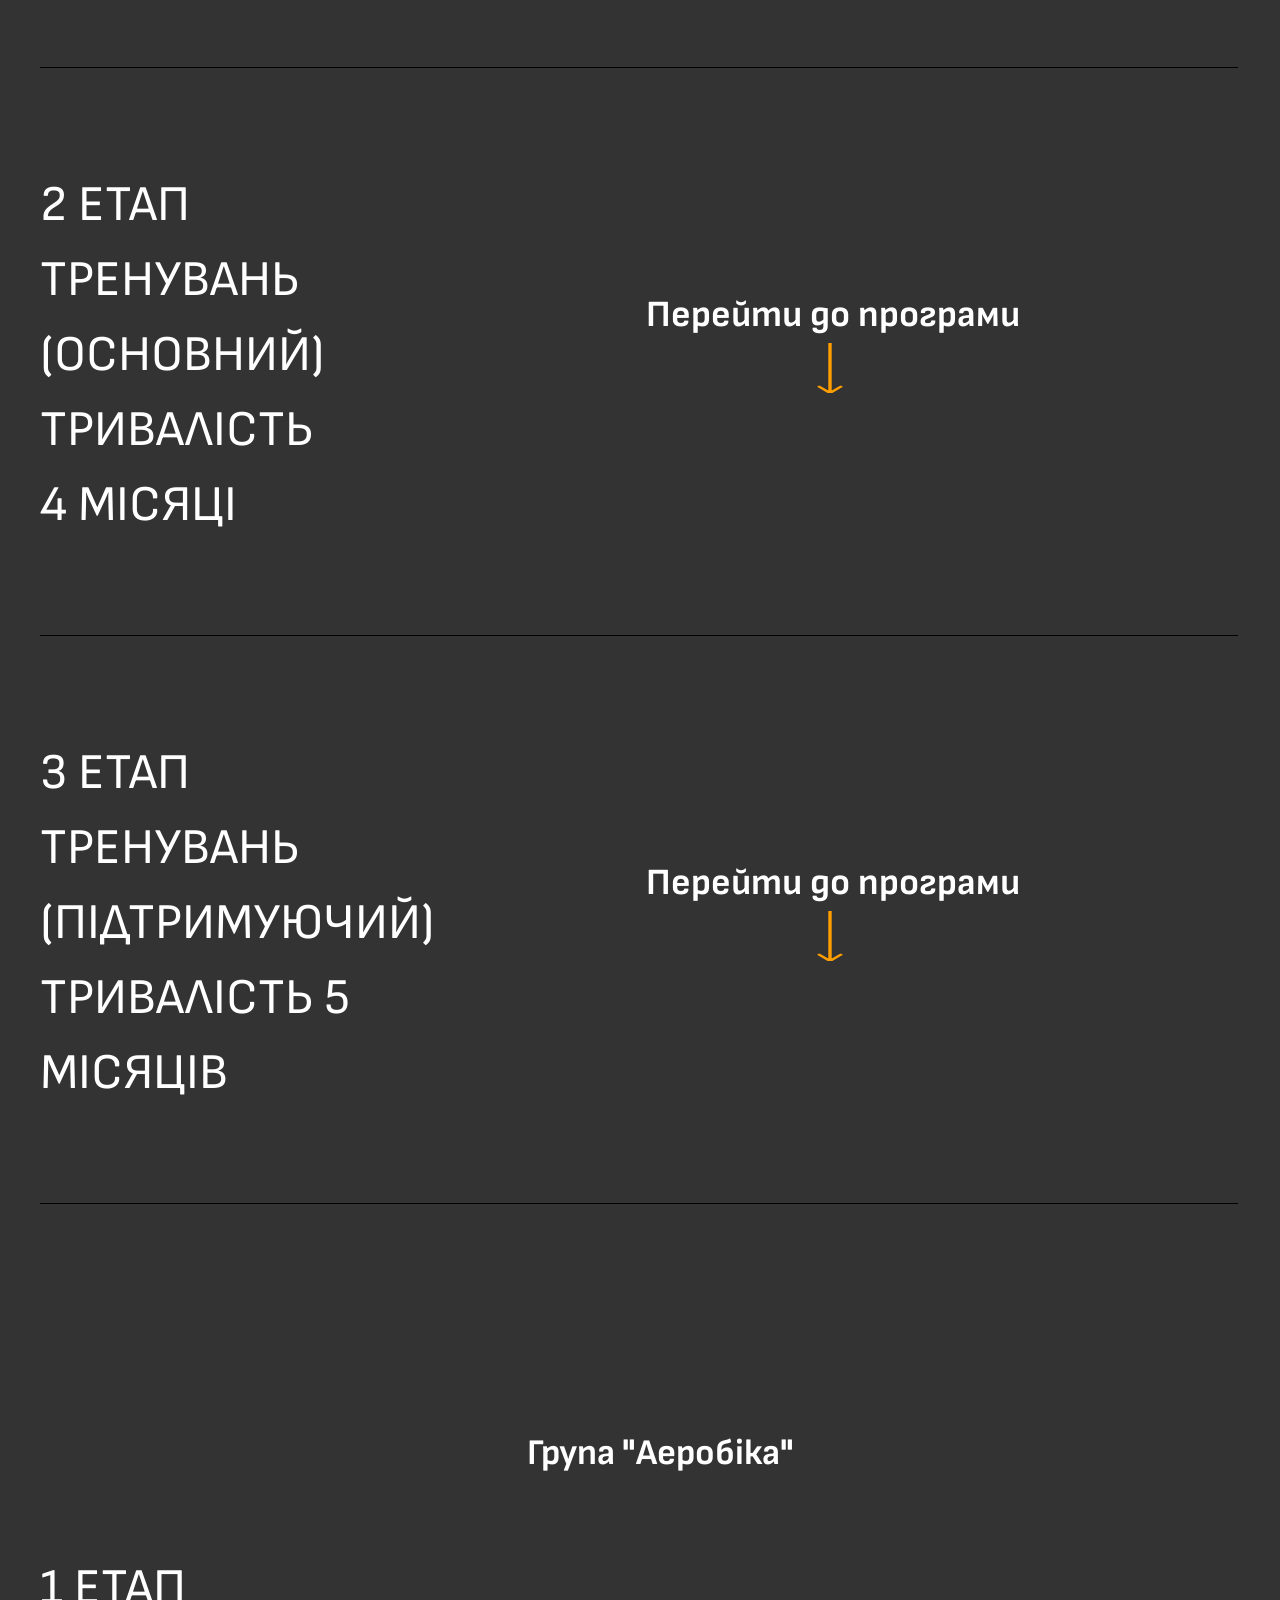
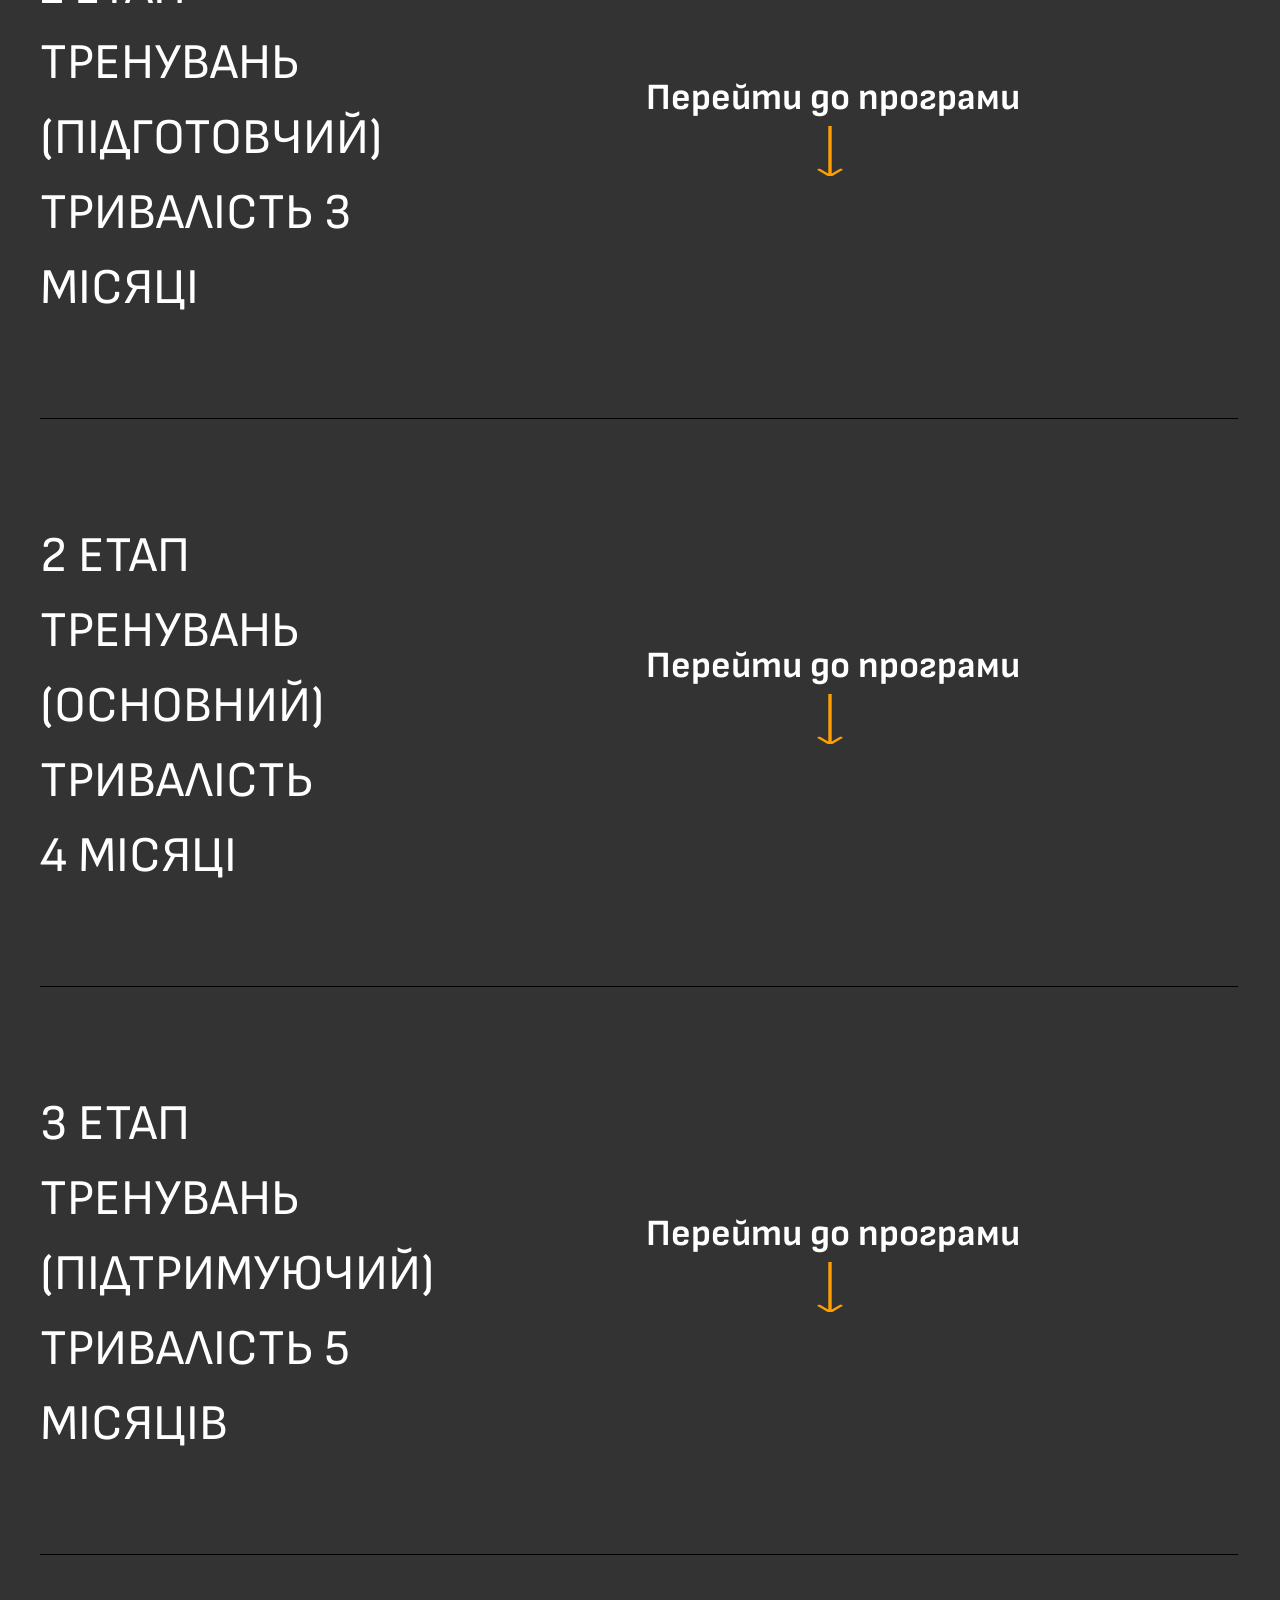
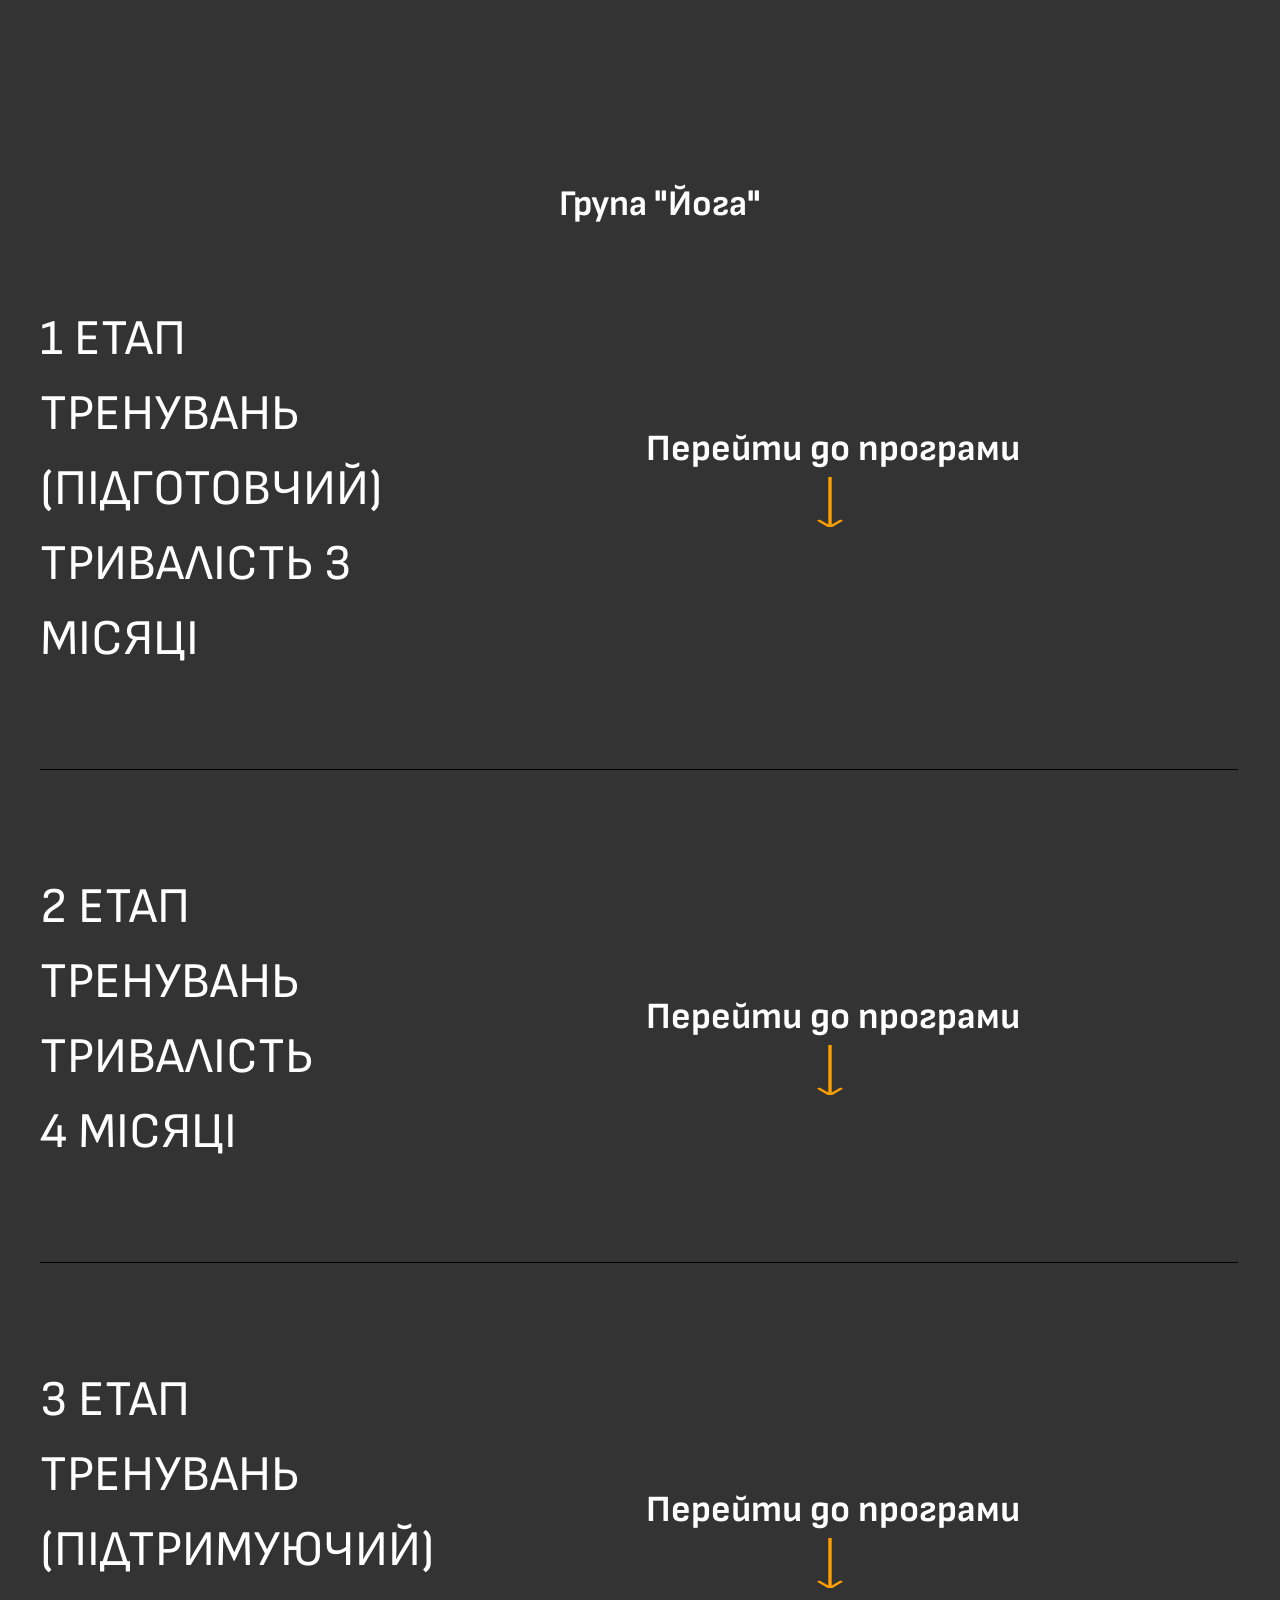
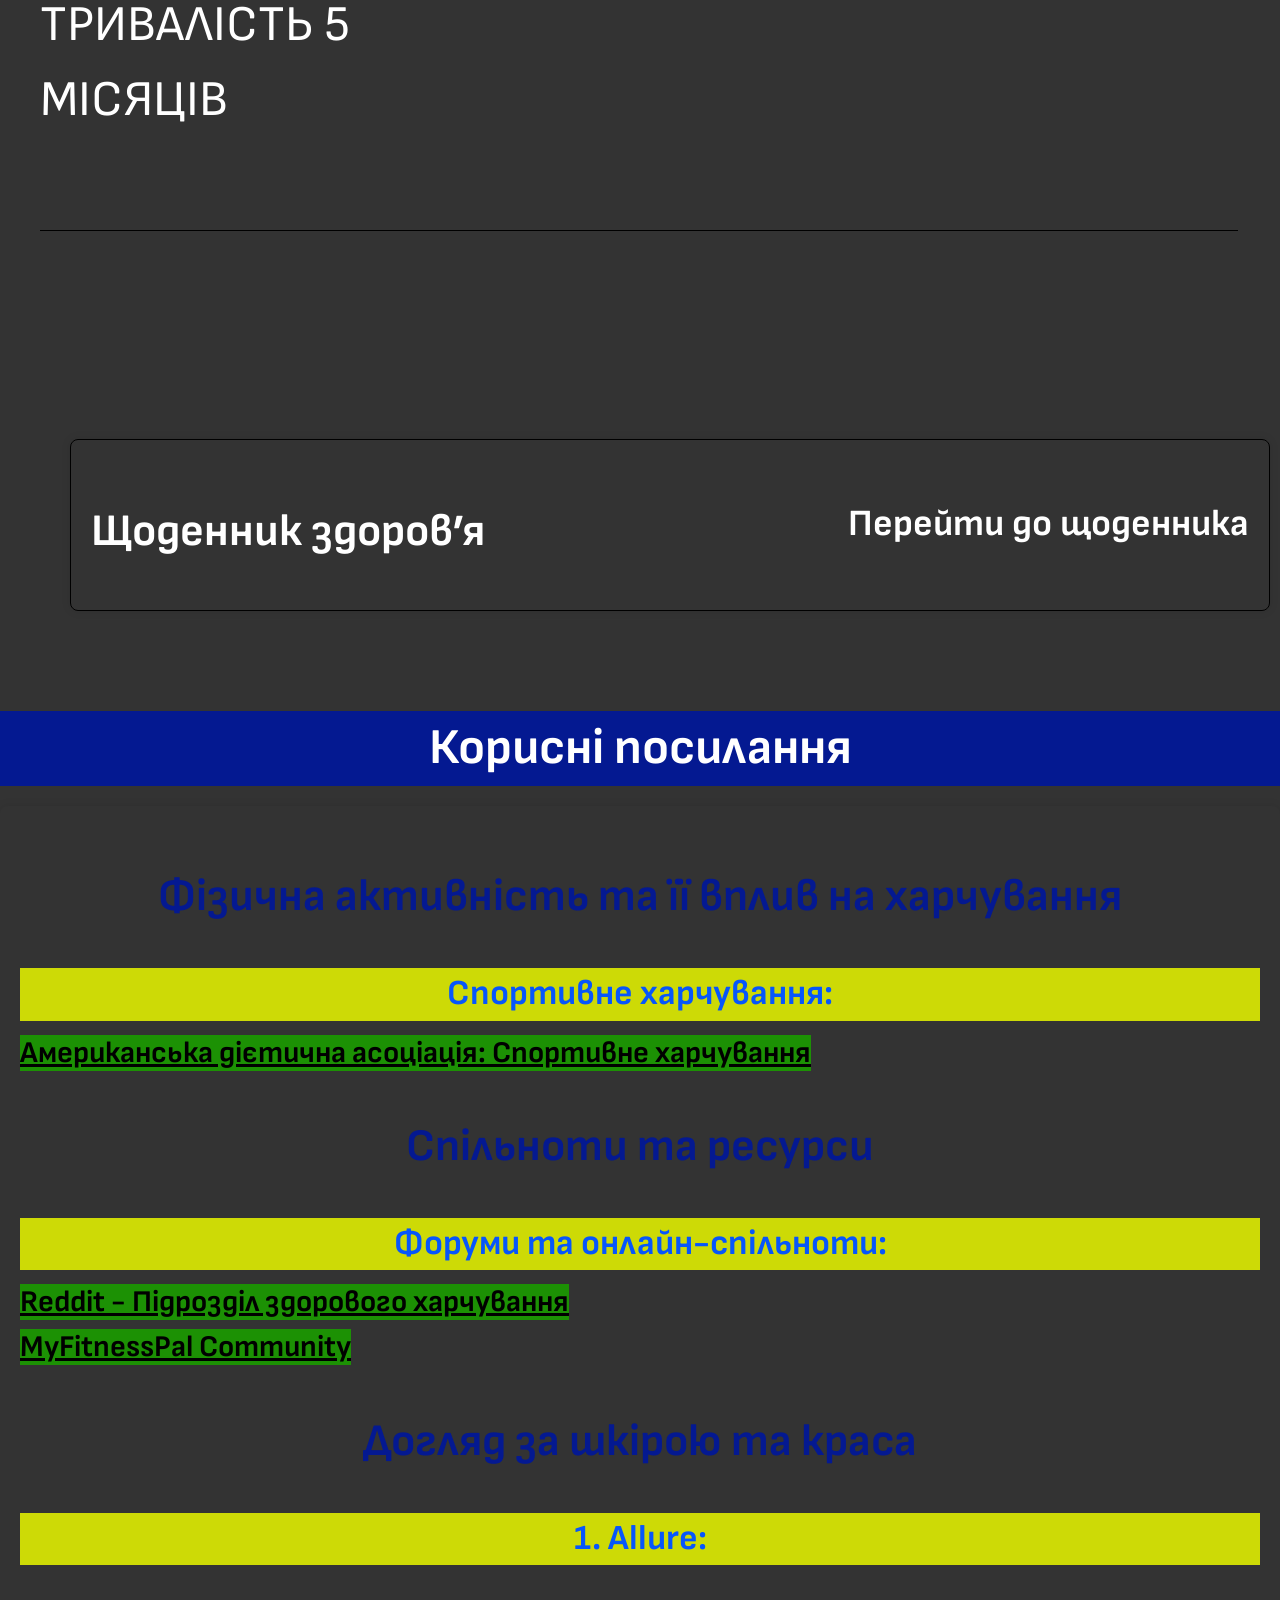
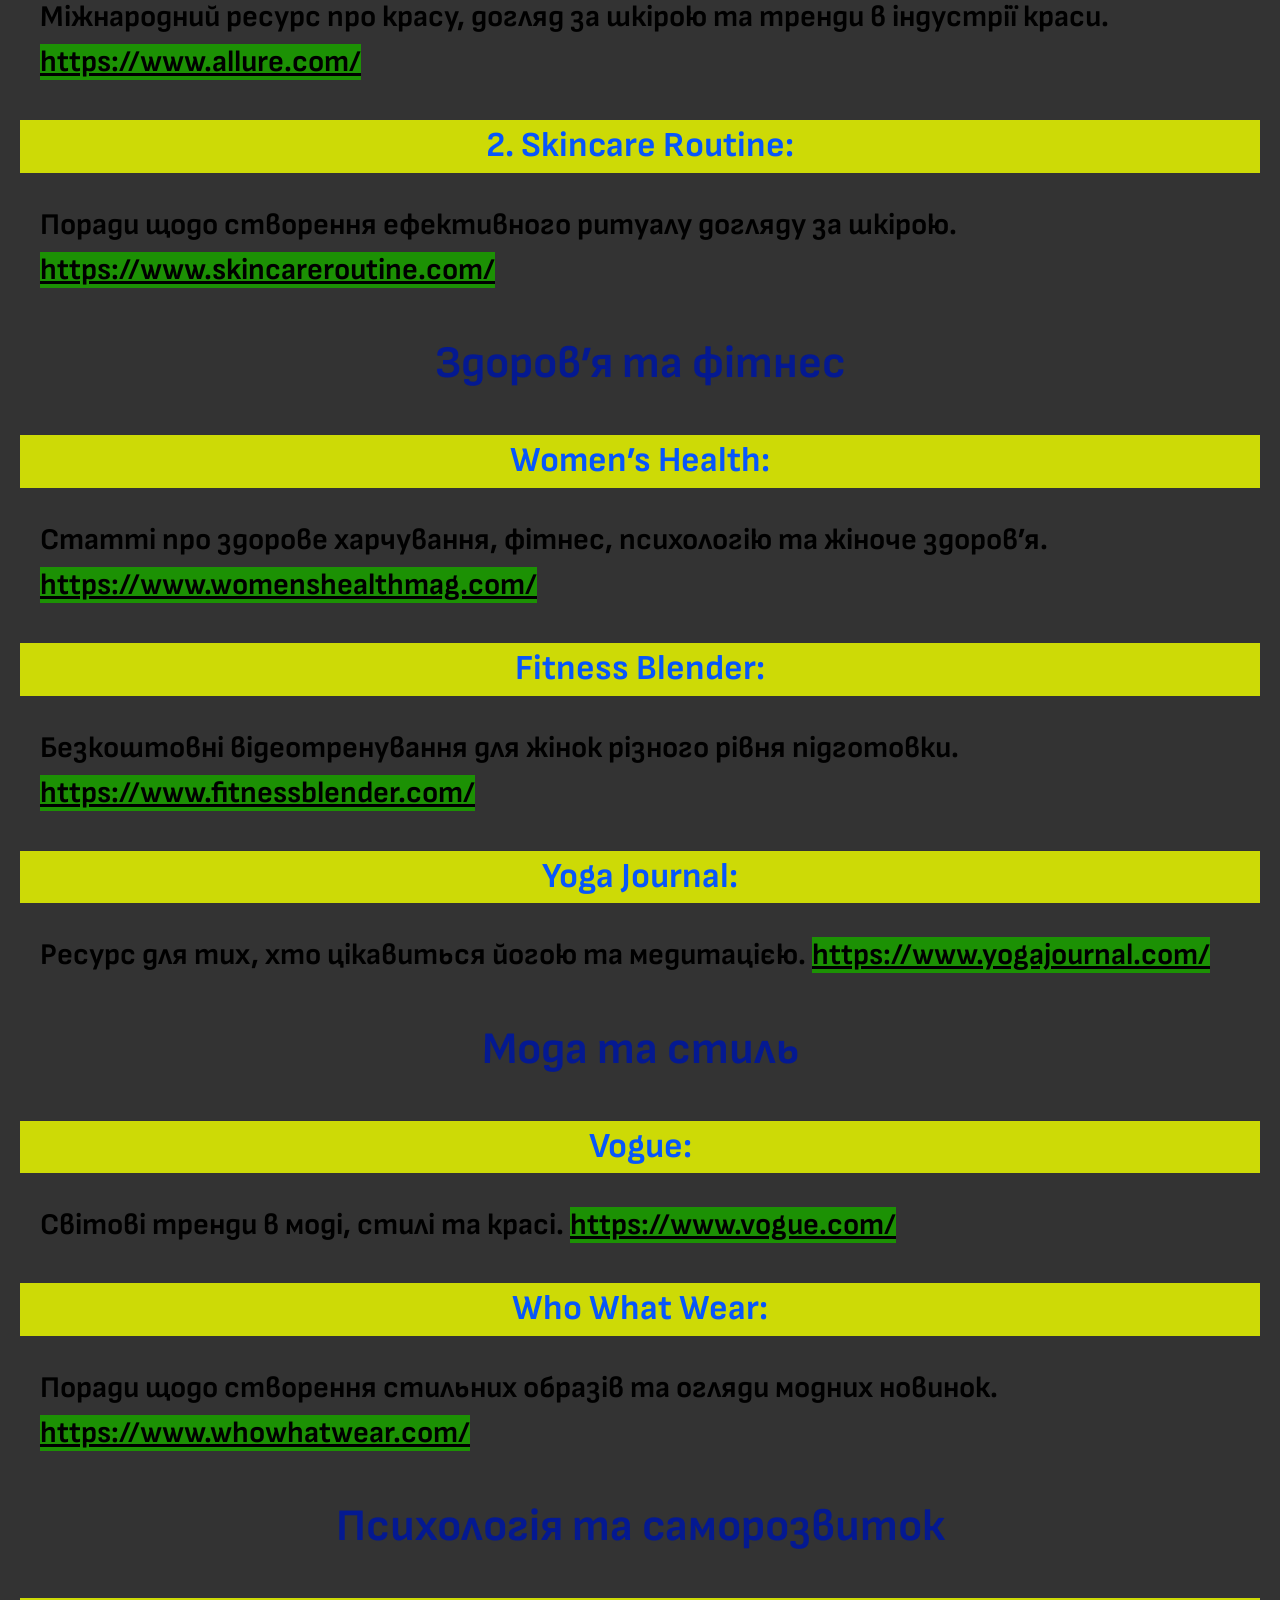
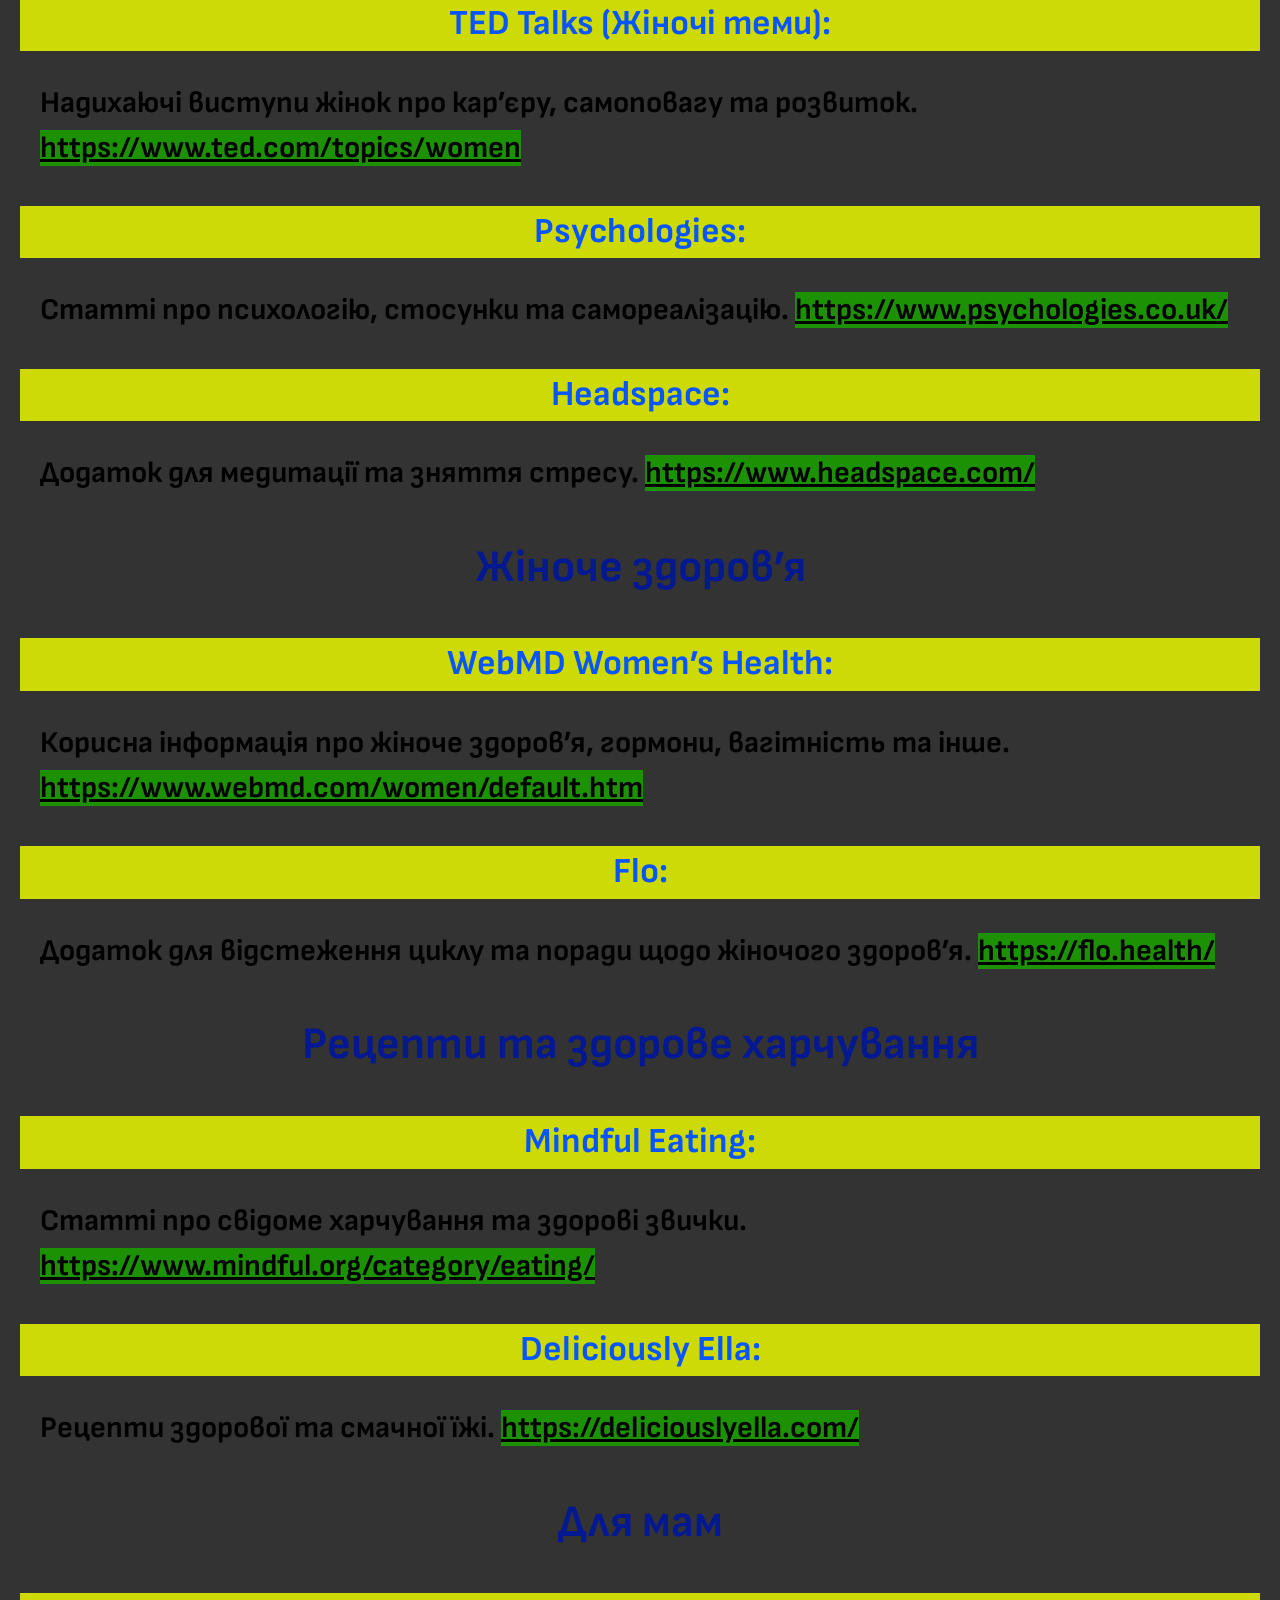
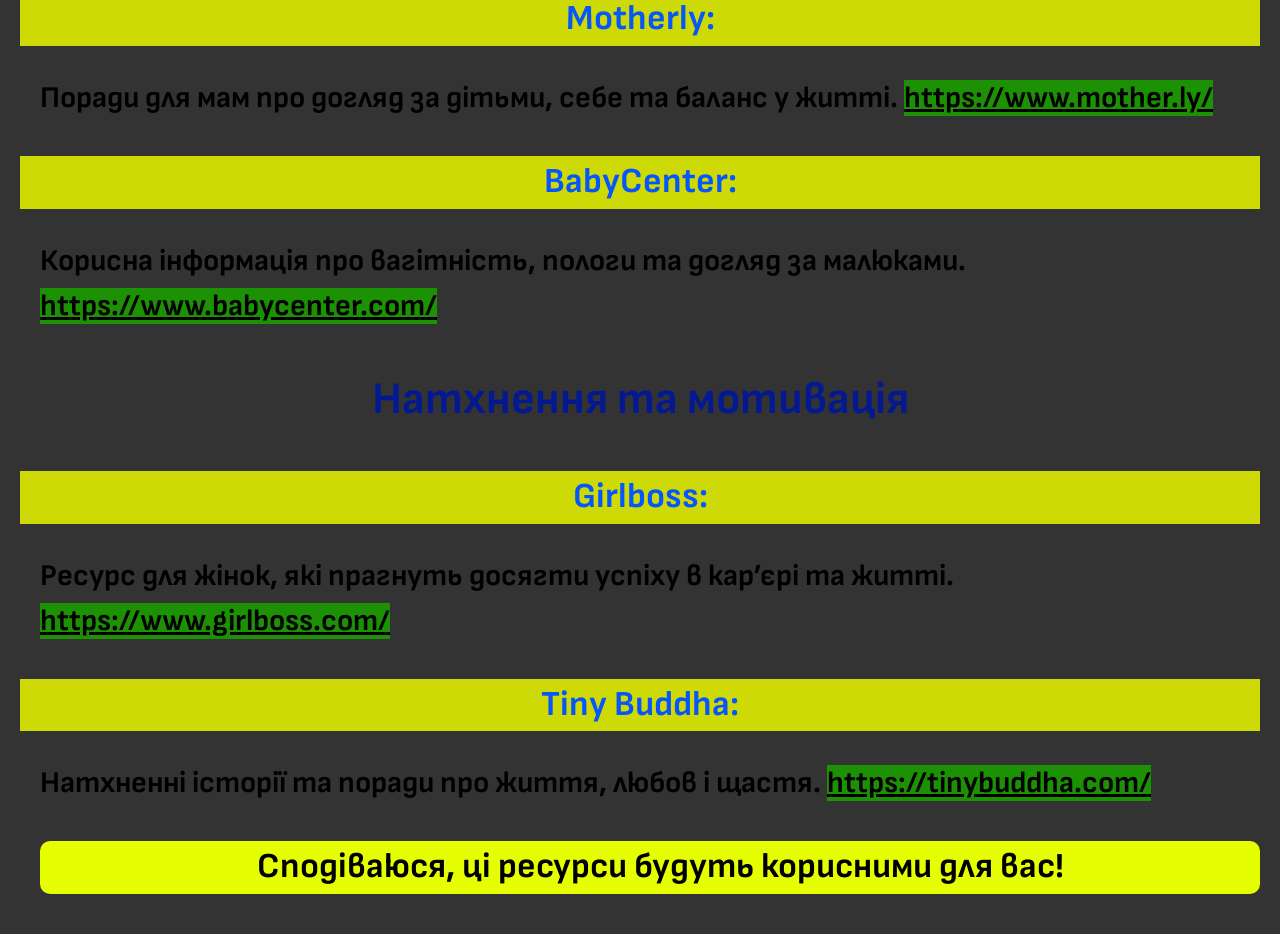
==== commit 6d112749: "видалив зайвий тег" ====
--- a/index.html
+++ b/index.html
@@ -20,13 +20,6 @@
 </head>
 <body>
 <header class="header">
-  <h1 class="header-text">
-    Програма корекції психо-фізичного стану жінок 1-го періоду зрілого віку
-  </h1>
-<!-- <div class="conteiner header-inner"> -->
-  <!-- <a class="logo" href=""> 
-    <img src="images/favicon.svg" alt="логотип">
-  </a> -->
   <nav class="nav">
     <ul class="menu">
       <li class="menu-item">
@@ -41,7 +34,13 @@
     </ul>
   </nav>
   <button class="btn" type="button">Вхід</button>
-</div>
+  <h1 class="header-text">
+    Програма корекції психо-фізичного стану жінок 1-го періоду зрілого віку
+  </h1>
+<!-- <div class="conteiner header-inner"> -->
+  <!-- <a class="logo" href=""> 
+    <img src="images/favicon.svg" alt="логотип">
+  </a> -->
 </header>
 <menu class="menu">
   <section class="hero">
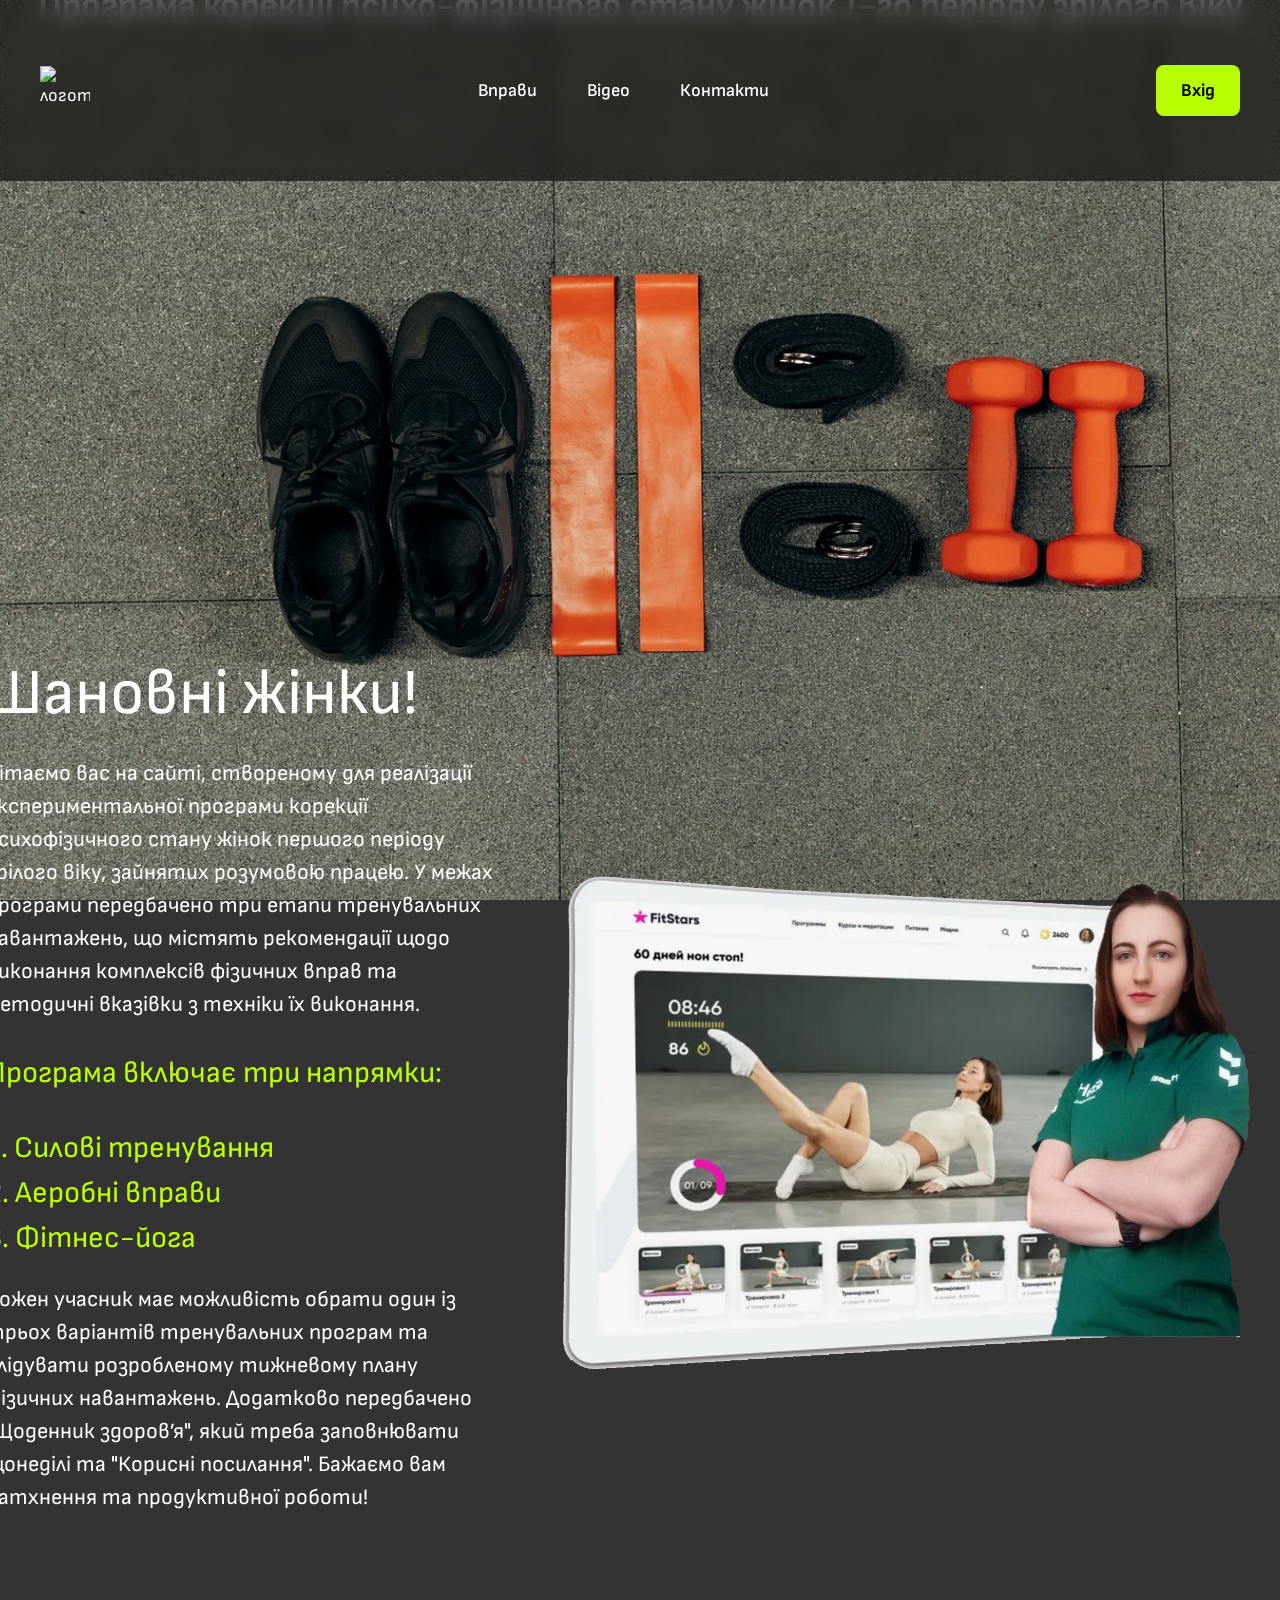
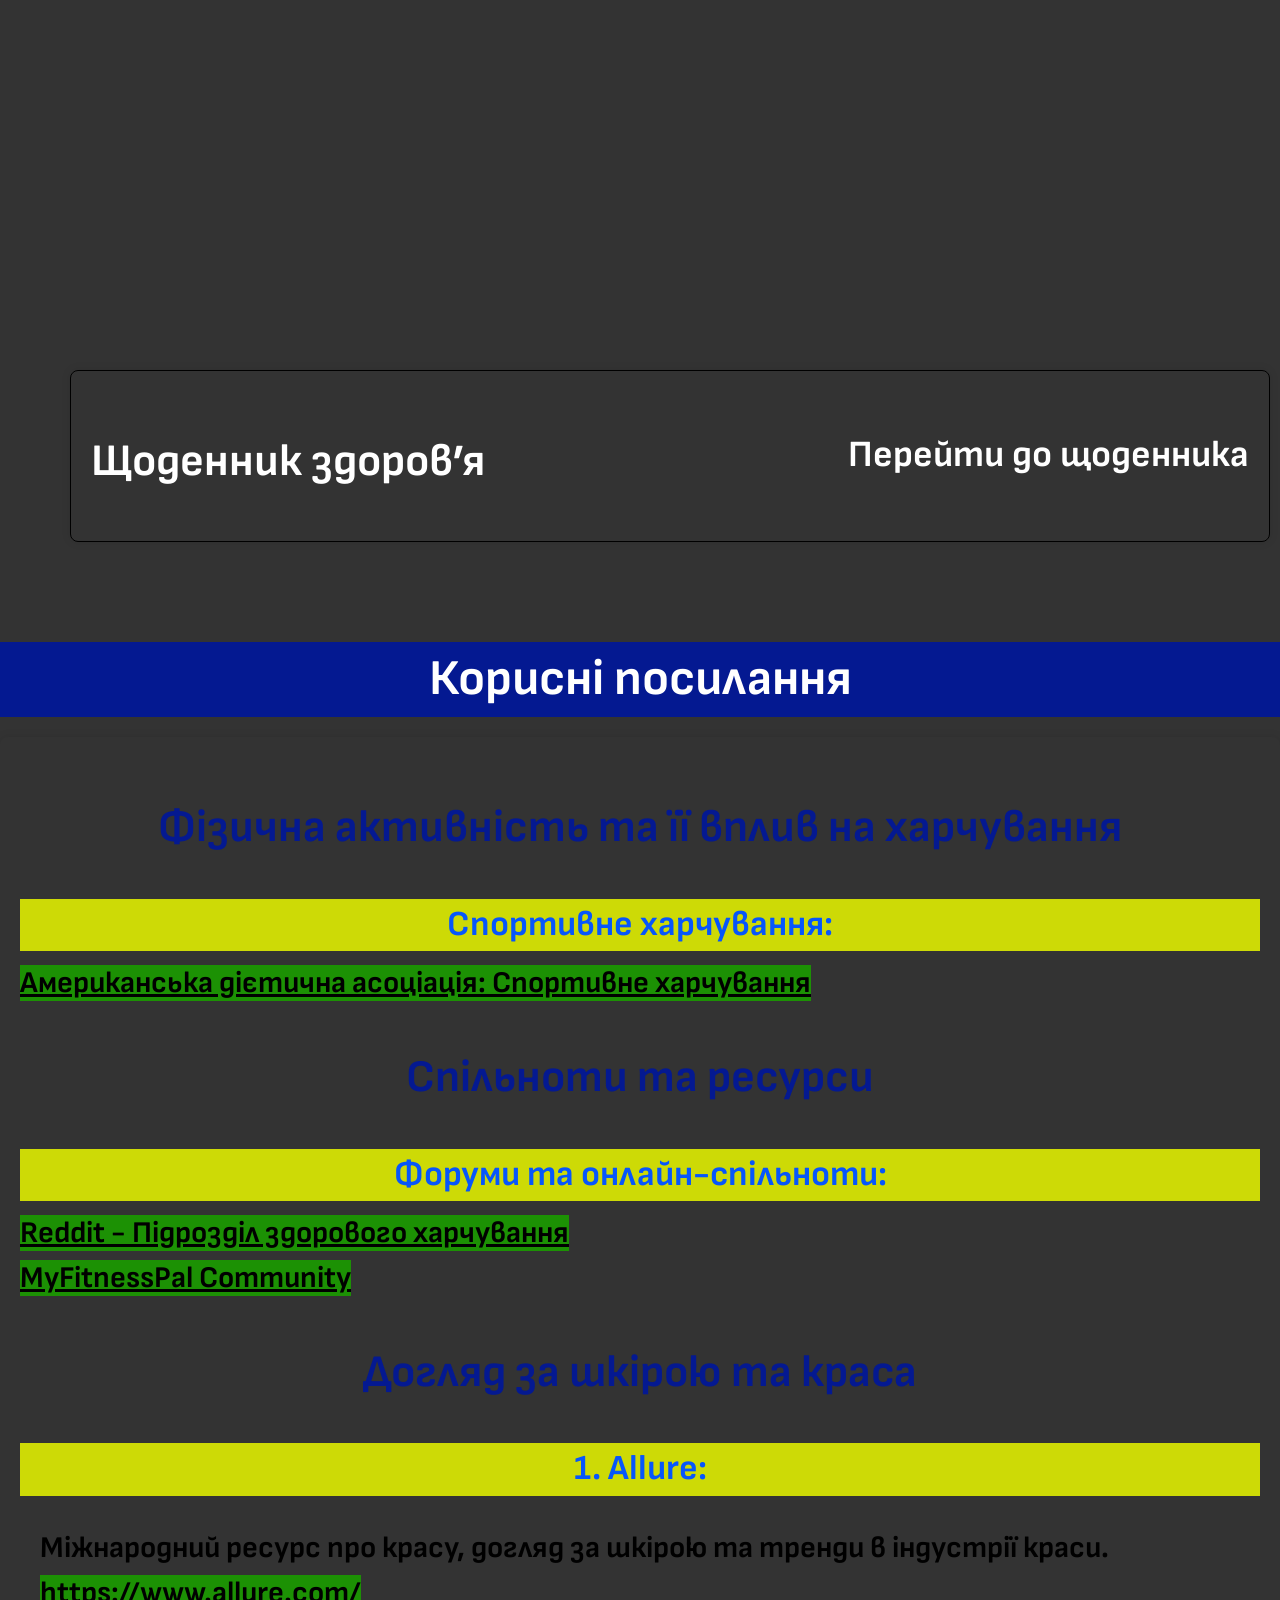
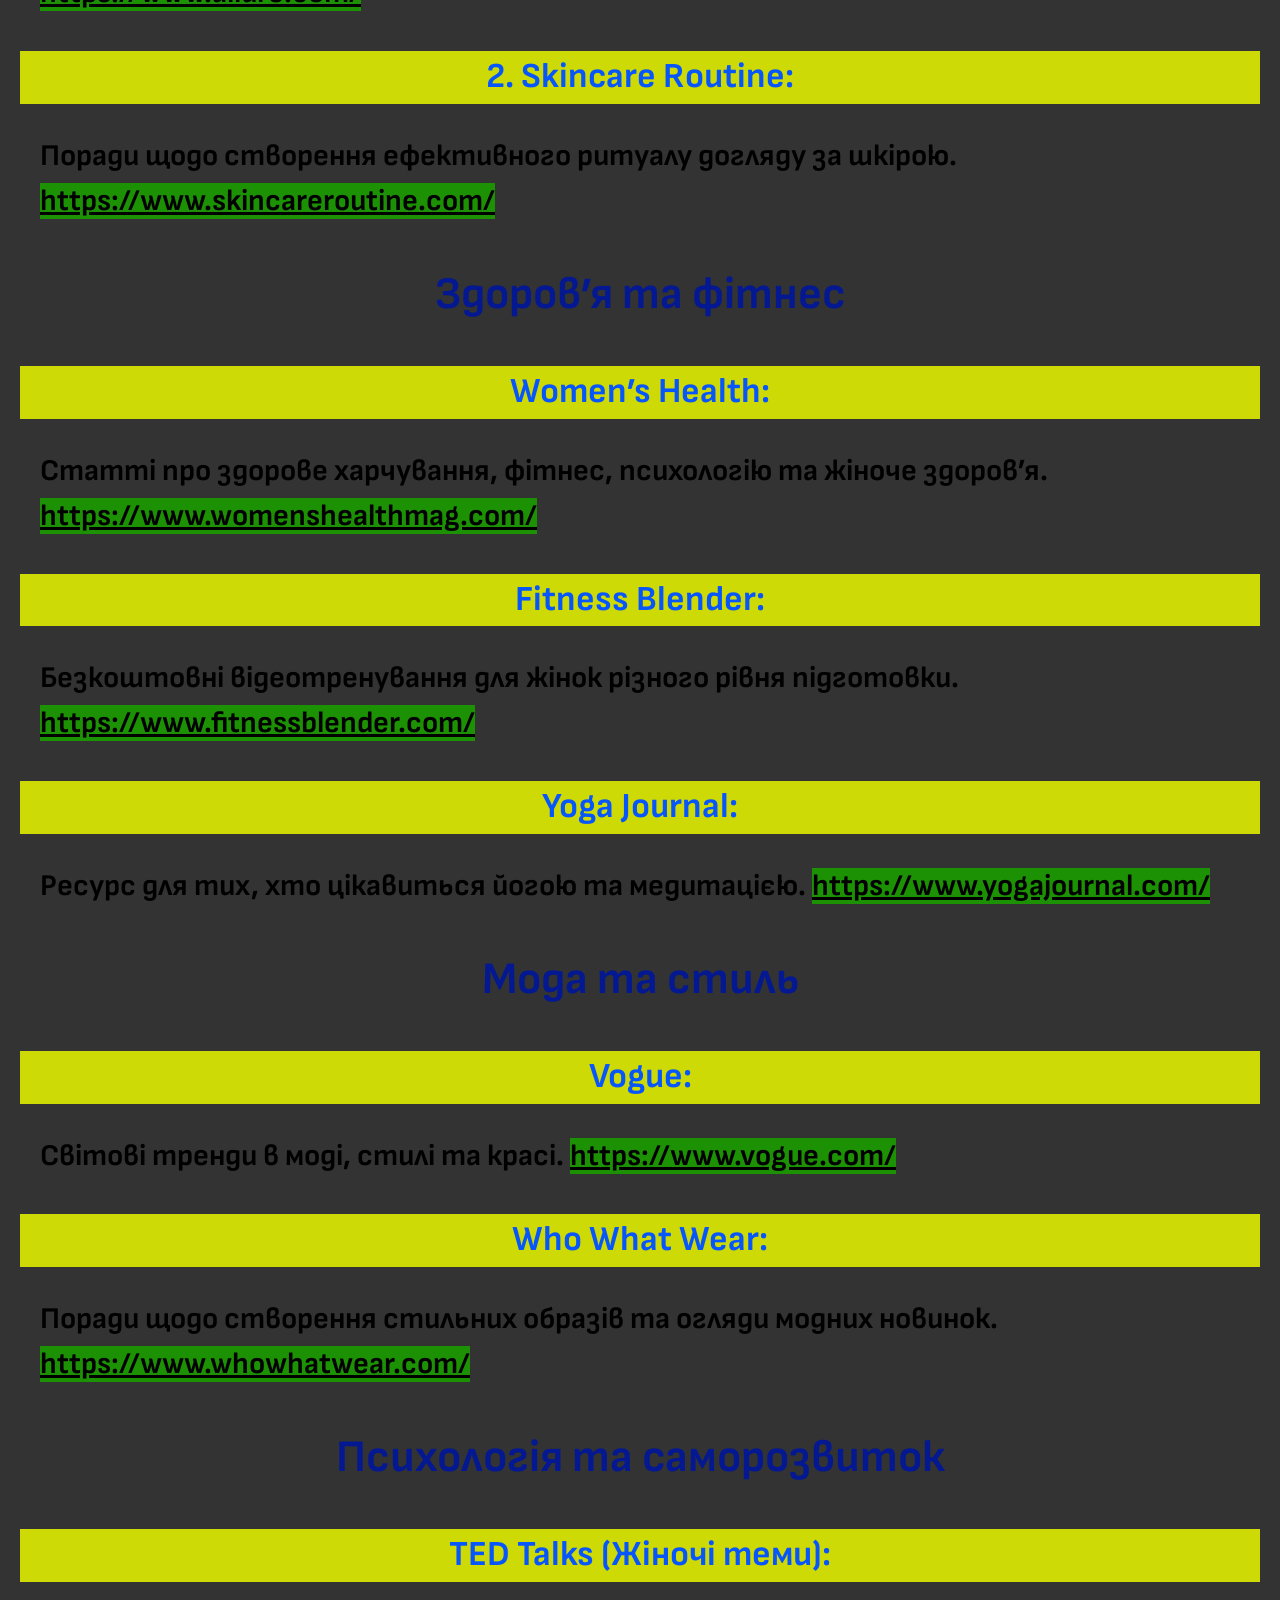
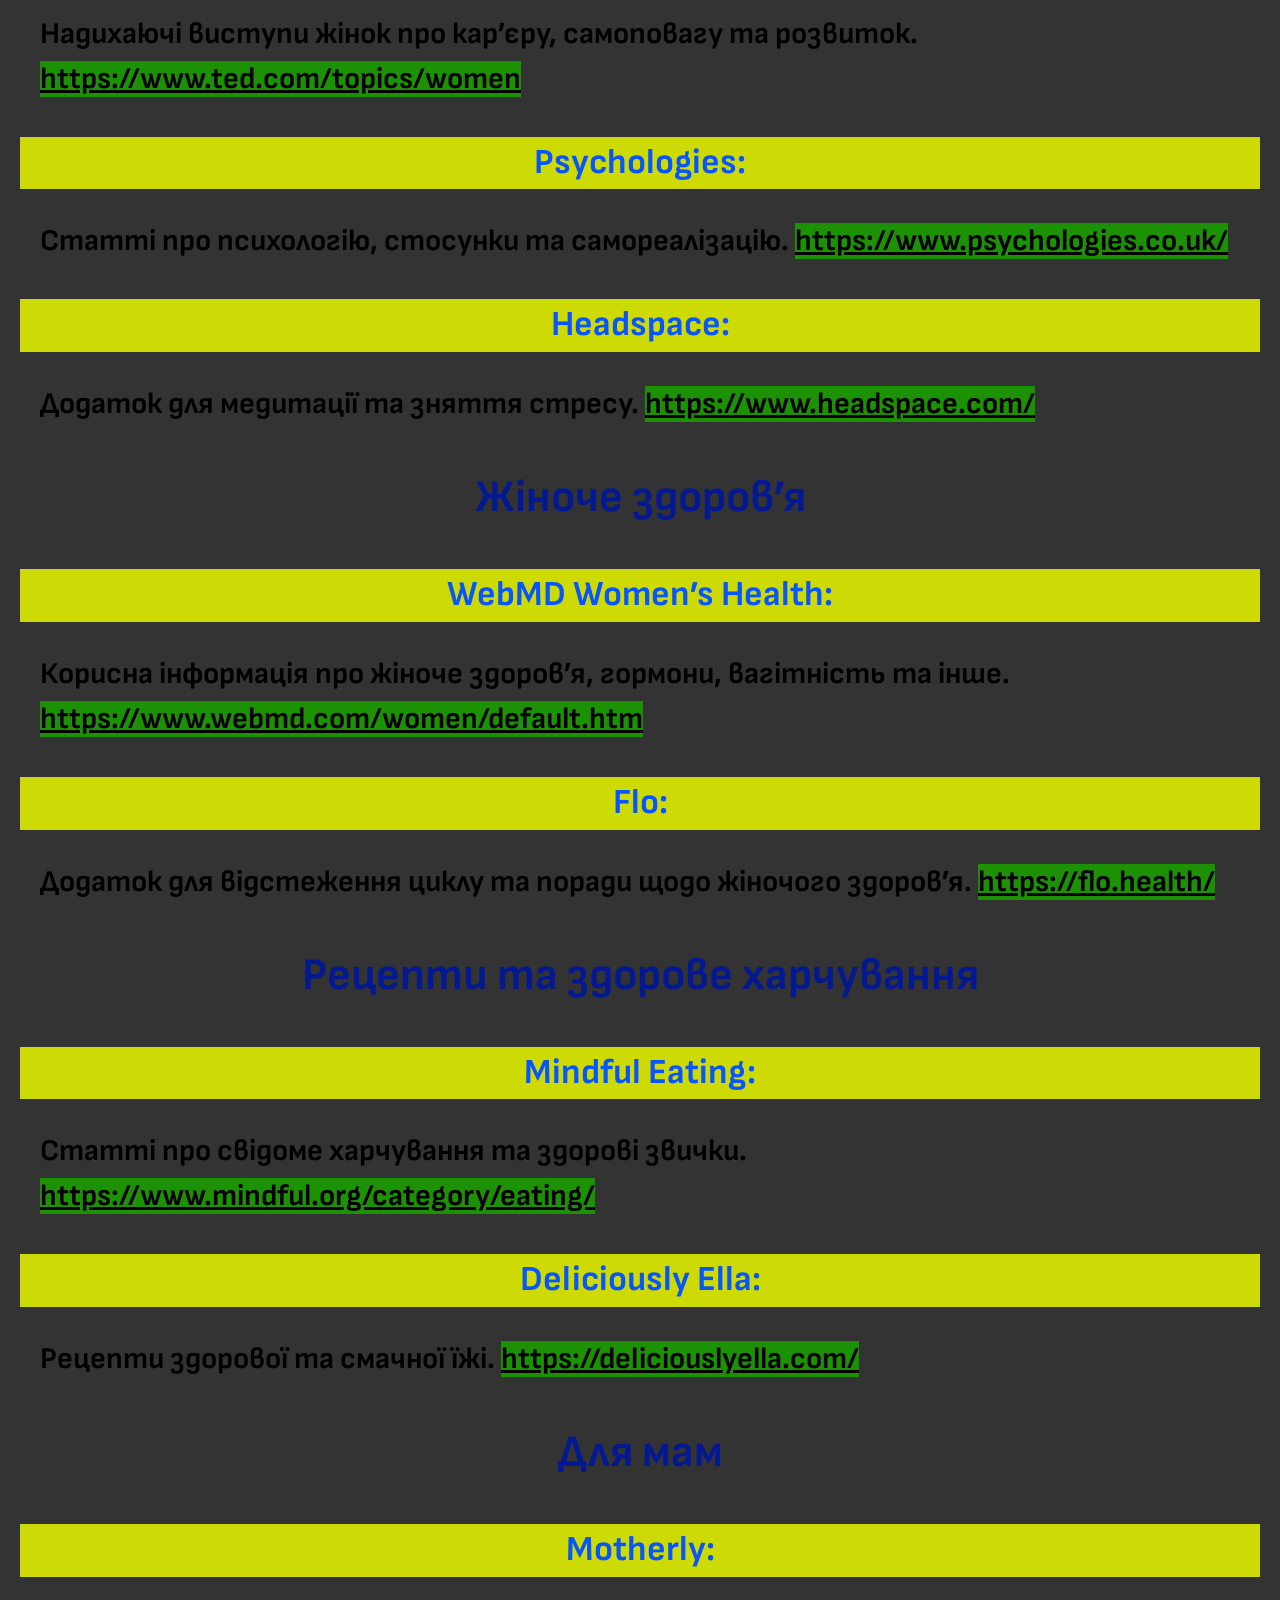
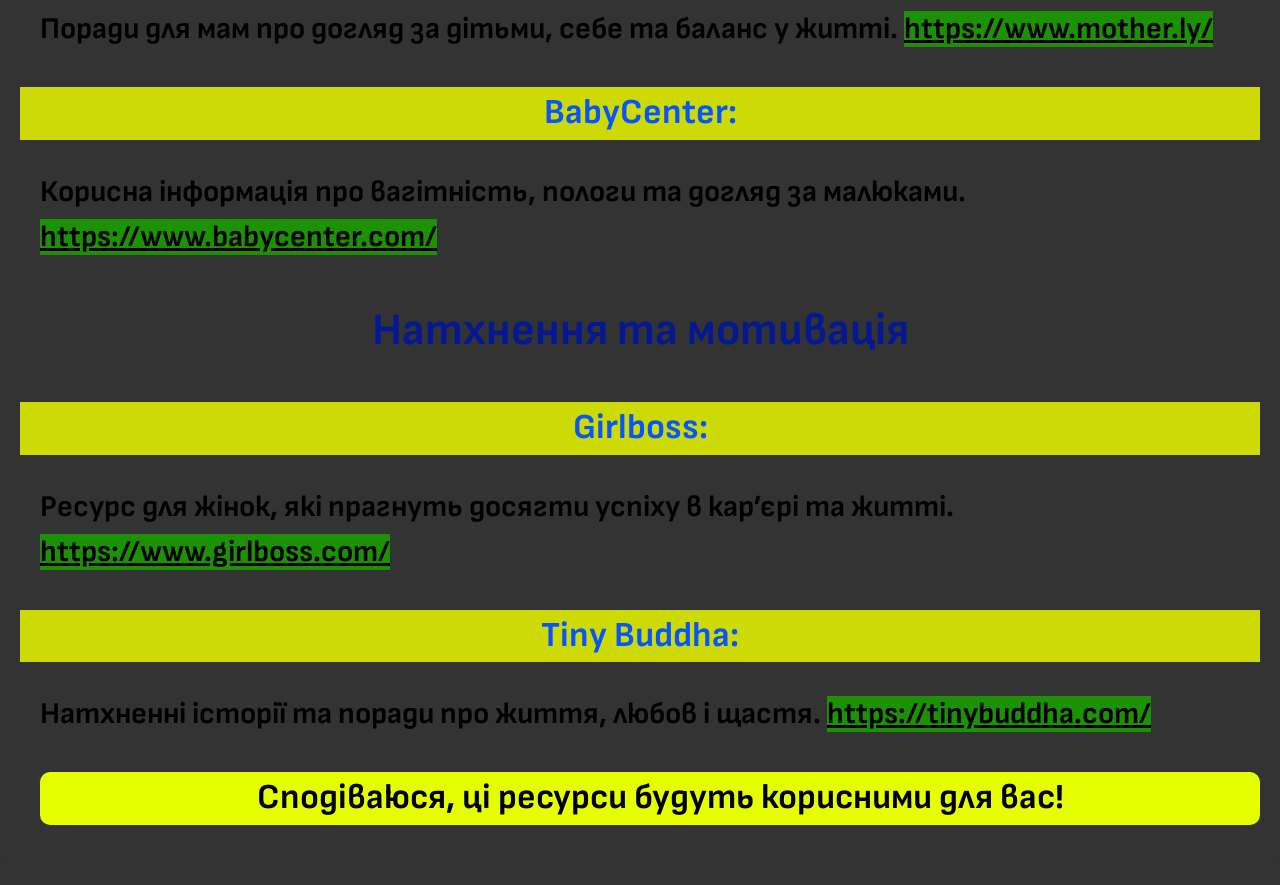
==== commit ccdc1573: "перемістив навігацію вище та додав css" ====
--- a/index.html
+++ b/index.html
@@ -20,28 +20,29 @@
 </head>
 <body>
 <header class="header">
-  <nav class="nav">
-    <ul class="menu">
-      <li class="menu-item">
-        <a href="" class="menu-link">Вправи</a>
-      </li>
+  <div class="header-inner">
+    <a class="logo" href="">
+      <img src="images/favicon.svg" alt="логотип">
+    </a>
+    <nav class="nav">
+      <ul class="menu">
         <li class="menu-item">
-          <a href="" class="menu-link">Відео</a>
+          <a href="" class="menu-link">Вправи</a>
         </li>
           <li class="menu-item">
-            <a href="" class="menu-link">Контакти</a>
+            <a href="" class="menu-link">Відео</a>
           </li>
-    </ul>
-  </nav>
-  <button class="btn" type="button">Вхід</button>
+            <li class="menu-item">
+              <a href="" class="menu-link">Контакти</a>
+            </li>
+      </ul>
+    </nav>
+    <button class="btn" type="button">Вхід</button>
+  </div>
+</header>
   <h1 class="header-text">
     Програма корекції психо-фізичного стану жінок 1-го періоду зрілого віку
   </h1>
-<!-- <div class="conteiner header-inner"> -->
-  <!-- <a class="logo" href=""> 
-    <img src="images/favicon.svg" alt="логотип">
-  </a> -->
-</header>
 <menu class="menu">
   <section class="hero">
     <div class="conteiner">
--- a/style.css
+++ b/style.css
@@ -23,12 +23,61 @@
 }
 
 .header {
-    background-color: rgba(255, 255, 255, 0.05);
+    /* background-color: rgba(255, 255, 255, 0.05); */
     padding: 50px 0;
-    position: absolute;
+    position: fixed;
     left: 0;
     right: 0;
-}
+    top: 0;
+    width: 100%;
+    background: rgba(0, 0, 0, 0.6);
+    backdrop-filter: blur(10px);
+    z-index: 1000;
+}
+.header-inner {
+    display: flex;
+    justify-content: space-between;
+    align-items: center;
+    max-width: 1400px;
+    margin: 0 auto;
+    padding: 15px 40px;
+}
+
+.logo img {
+    width: 50px;
+    height: 50px;
+}
+
+.menu {
+    display: flex;
+    gap: 50px;
+    list-style: none;
+    margin: 0;
+    padding: 0;
+}
+
+.menu-link {
+    color: white;
+    text-decoration: none;
+    font-size: 18px;
+    font-weight: 600;
+}
+
+.menu-link:hover {
+    color: #b7ff00;
+}
+
+.btn {
+    padding: 12px 25px;
+    border: none;
+    border-radius: 8px;
+    background: #b7ff00;
+    color: #000;
+    font-weight: 700;
+    cursor: pointer;
+}
+
+
 
 .header-text{
     margin-top: -20px;
@@ -36,51 +85,6 @@
     justify-content: center;
 }
 
-/* .menu{
-    
-} */
-
-/* .header-inner {
-    display: flex;
-    justify-content: space-between;
-    align-items: center;
-} */
-
-
-
-/* .logo {
-    width: 209px;
-} */
-
-
-
-
-
-
-/* .menu-link {
-    font-size: 24px;
-    font-weight: 500;
-    transition: color 0.3s;
-} */
-
-/* .menu-link:hover {
-    color: #2d7db3;
-} */
-
-/* .btn {
-    display: inline-block;
-    background-color: #fff;
-    font-size: 24px;
-    font-weight: 500;
-    line-height: 1;
-    border-radius: 6px;
-    color: #262E2B;
-    padding: 10px 20px;
-} */
-/* 
-.btn:hover {
-    color: #3057d8;
-} */
 
 .hero {
     display: flex;
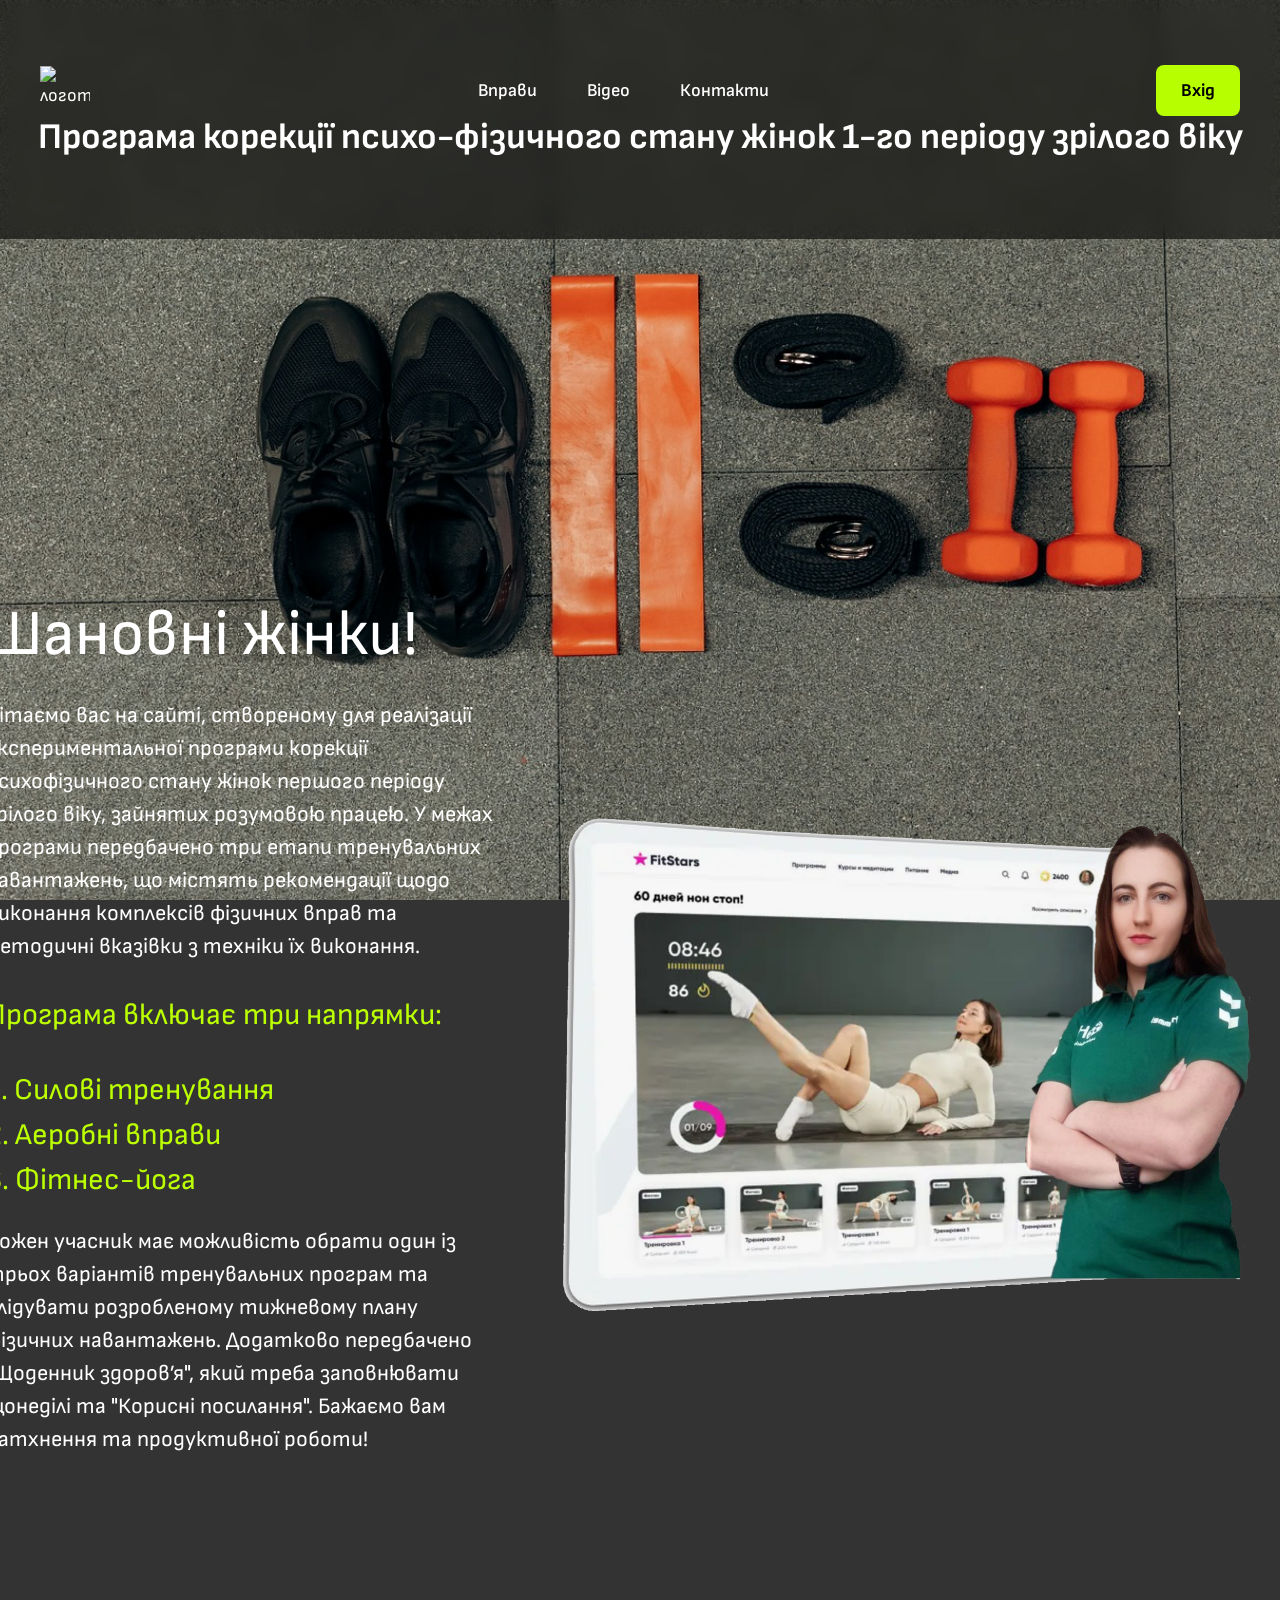
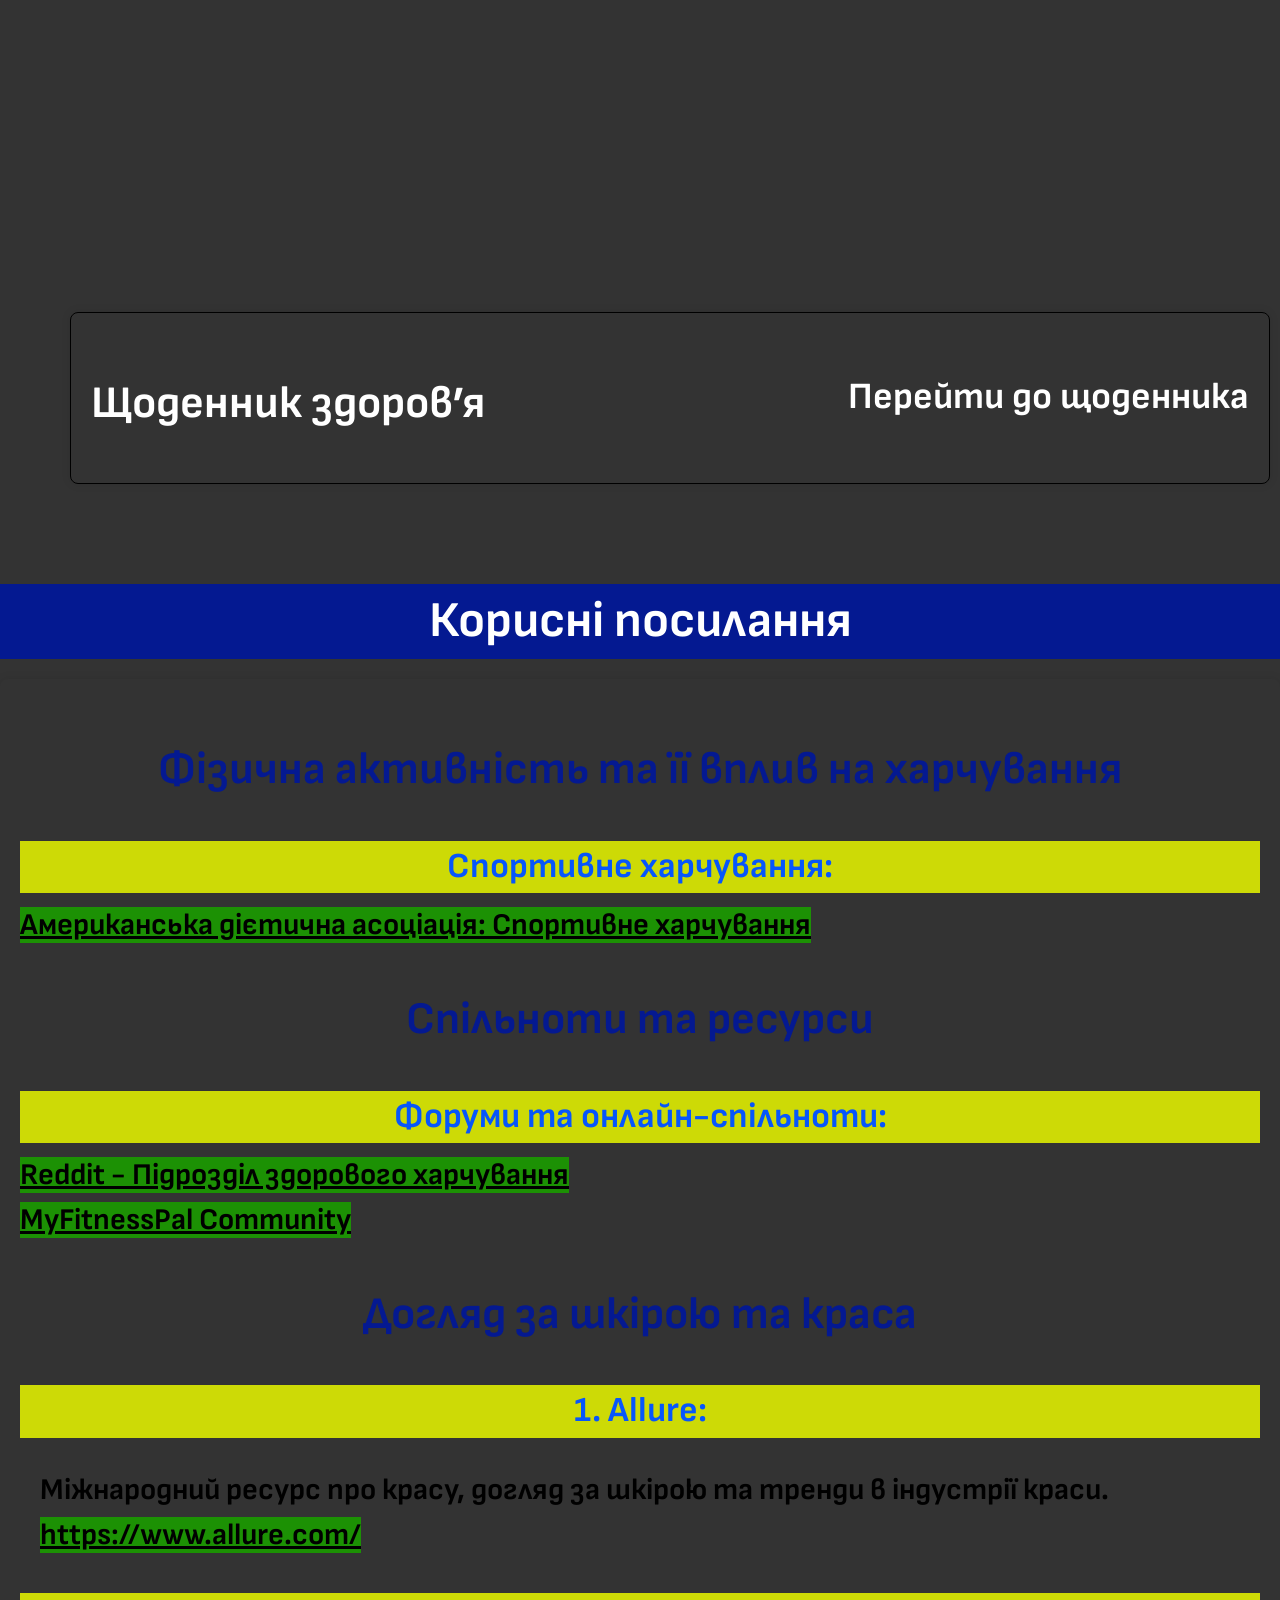
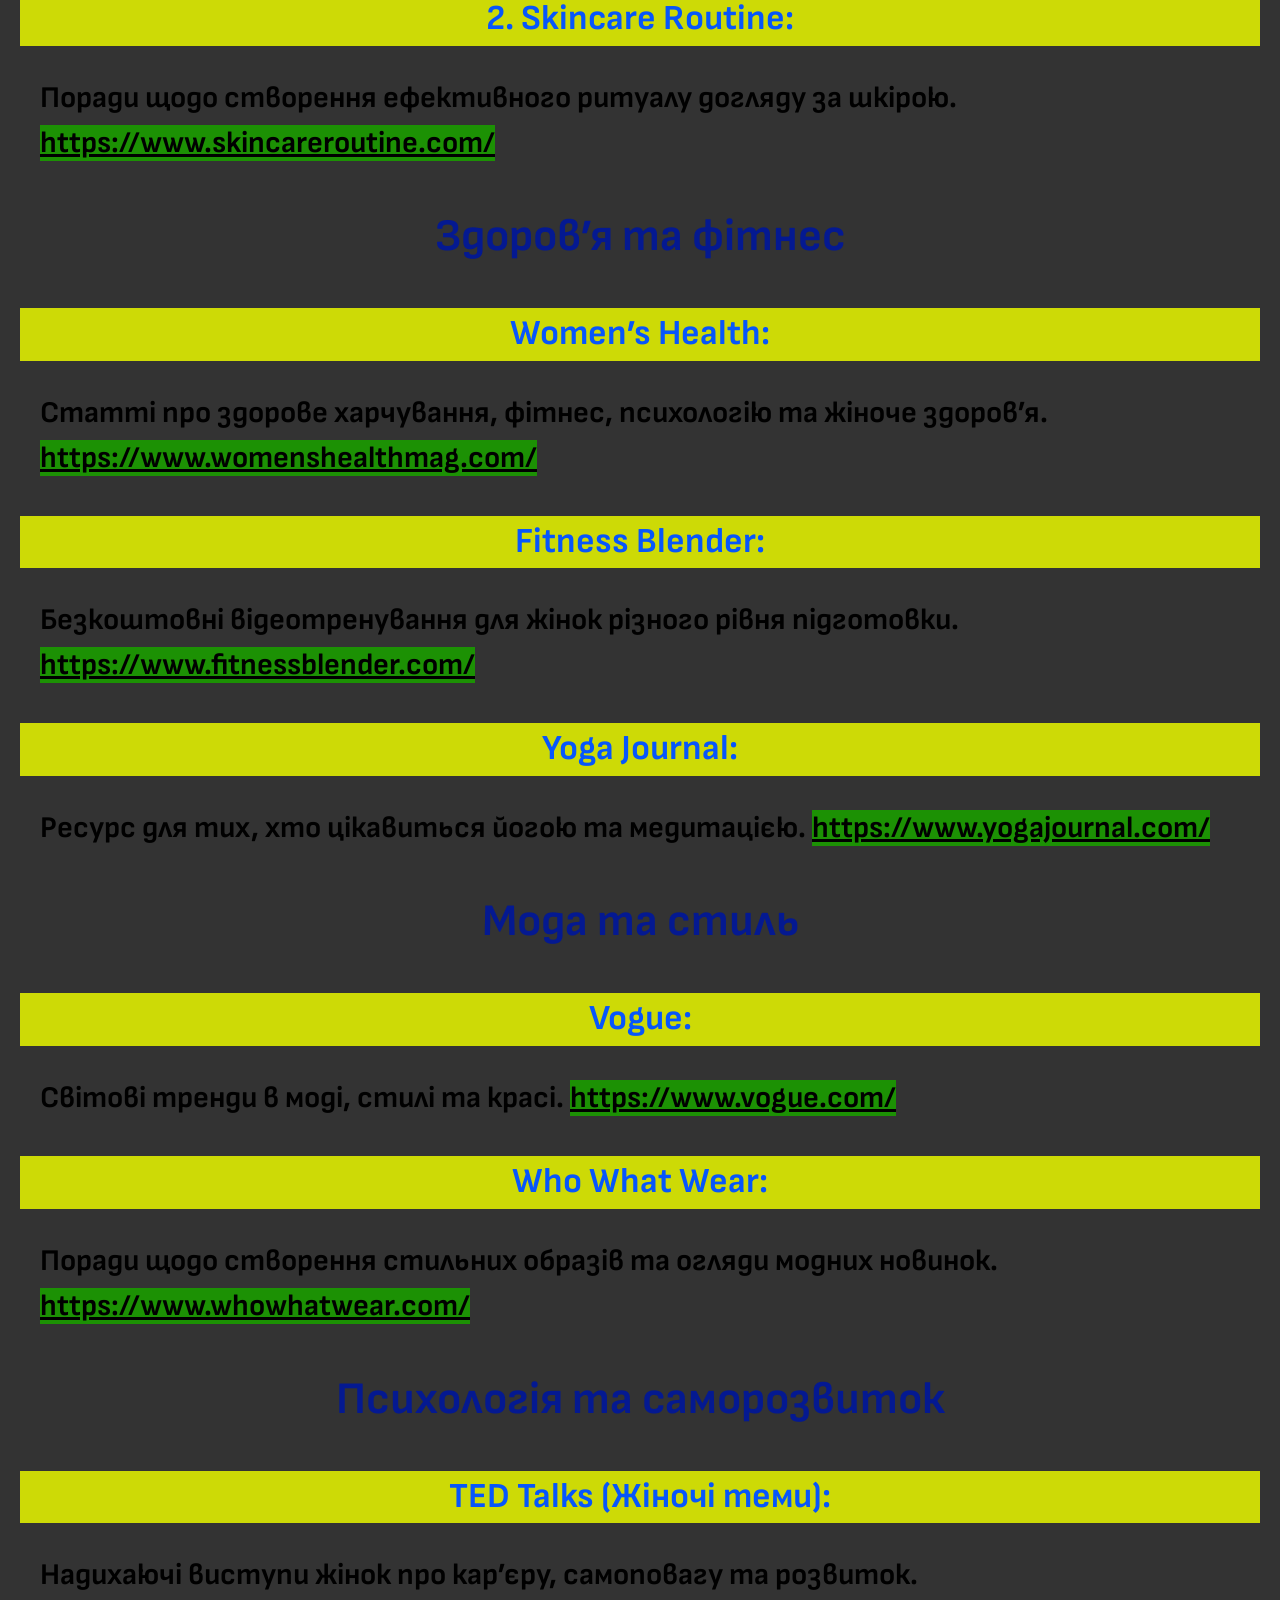
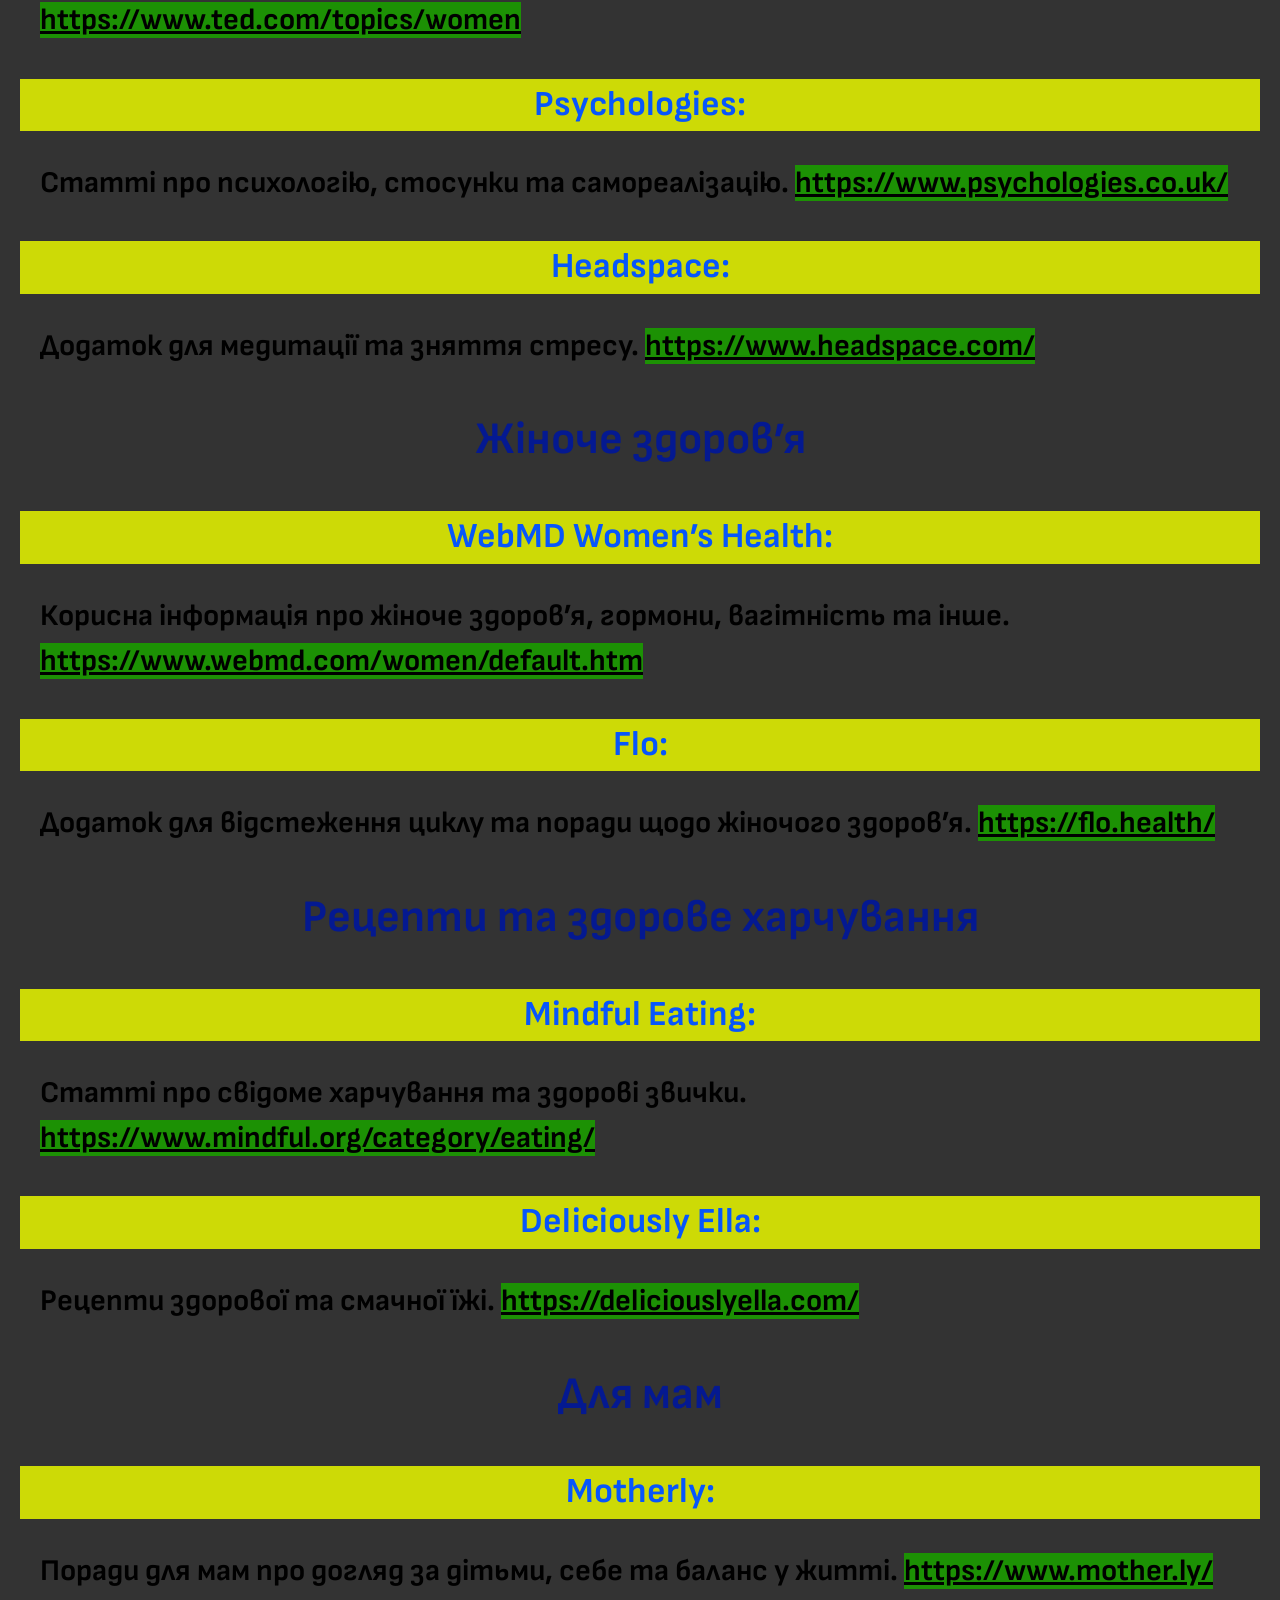
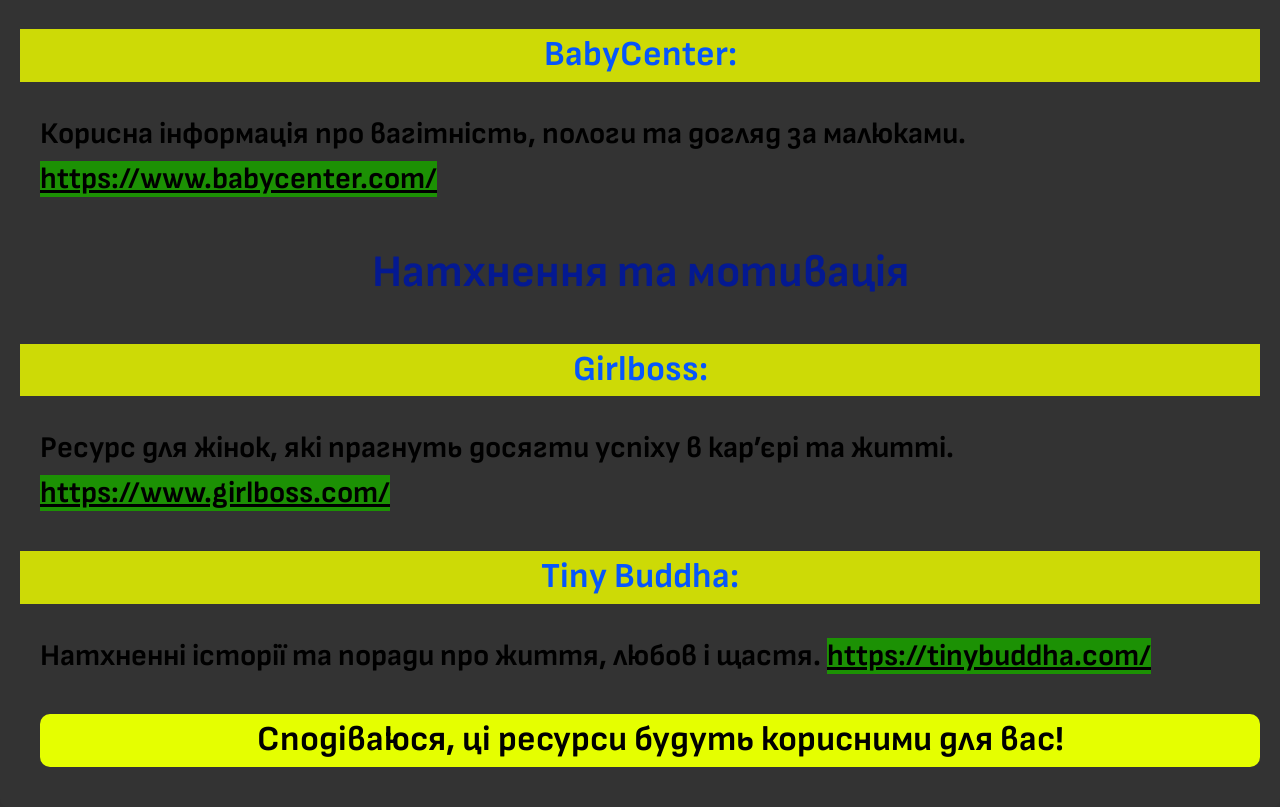
==== commit fcfe1db2: "Перемістив заголовок" ====
--- a/index.html
+++ b/index.html
@@ -39,10 +39,10 @@
     </nav>
     <button class="btn" type="button">Вхід</button>
   </div>
-</header>
   <h1 class="header-text">
     Програма корекції психо-фізичного стану жінок 1-го періоду зрілого віку
   </h1>
+</header>
 <menu class="menu">
   <section class="hero">
     <div class="conteiner">
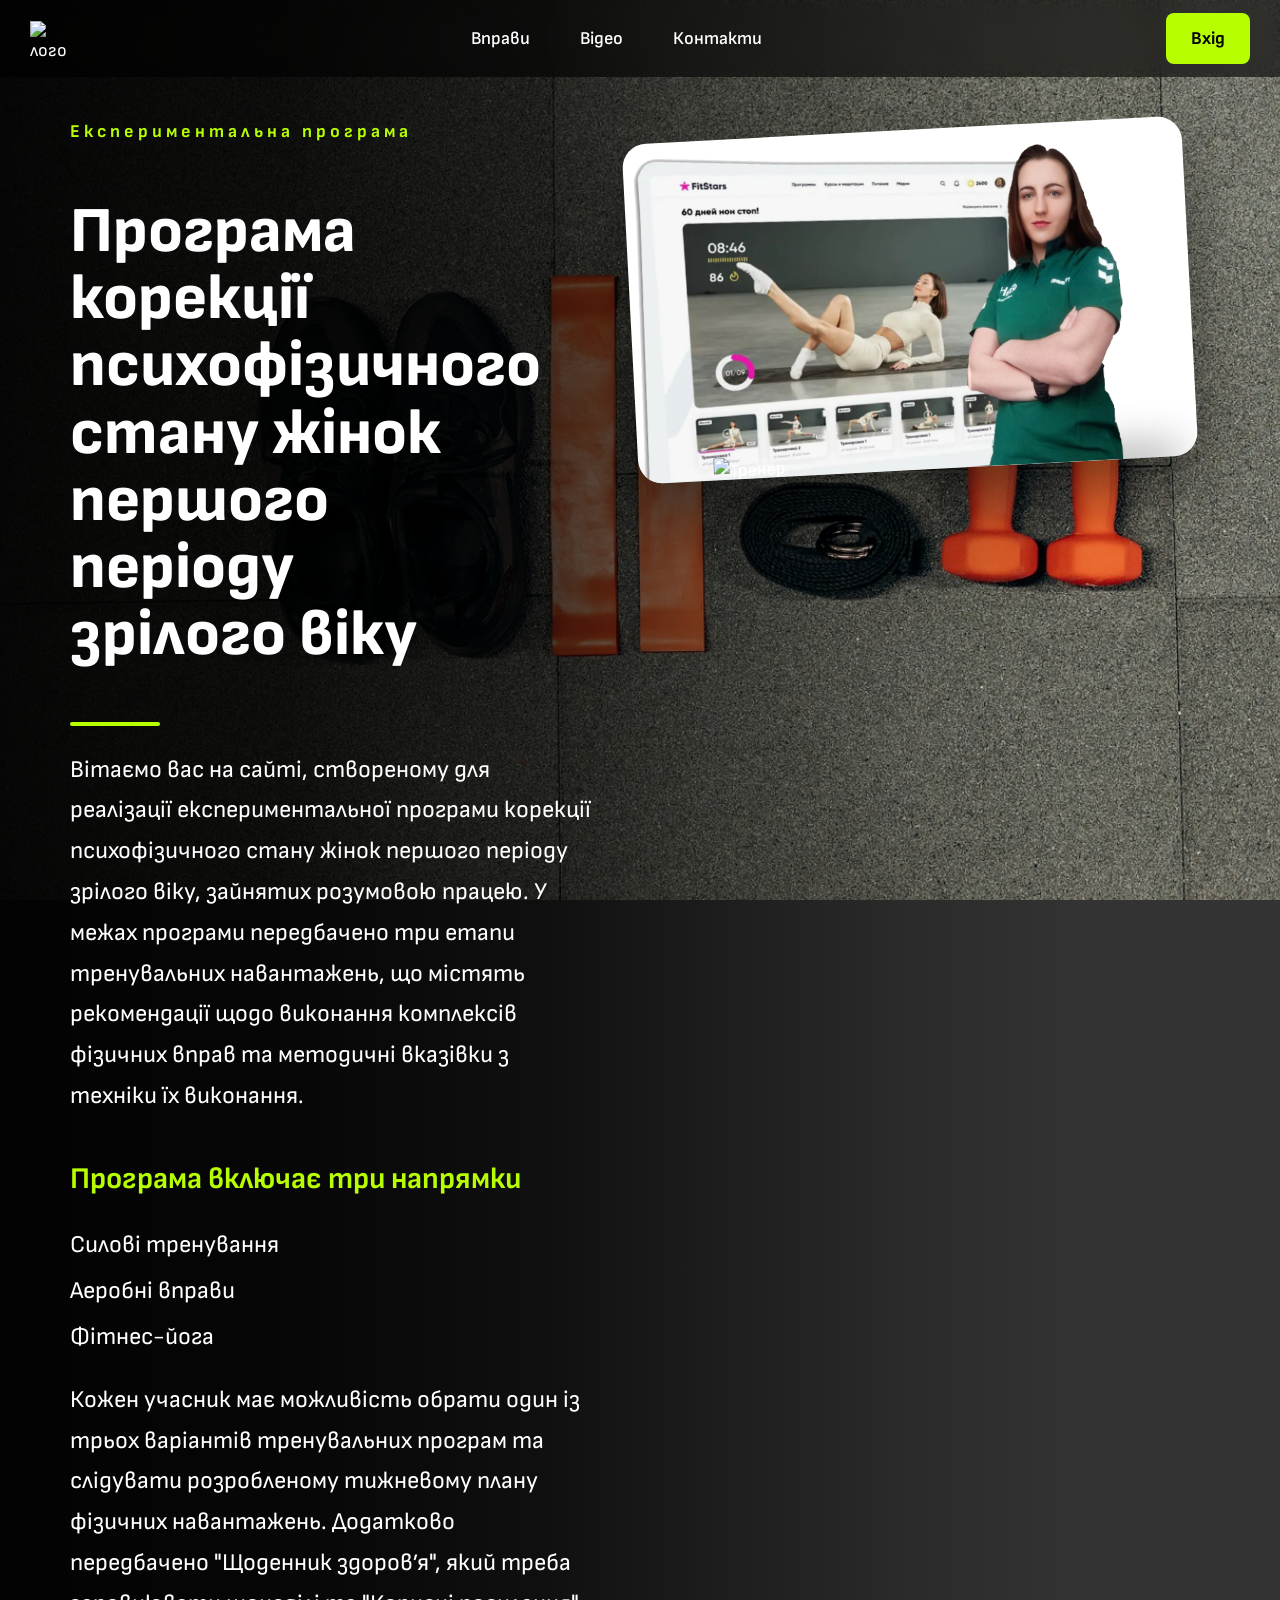
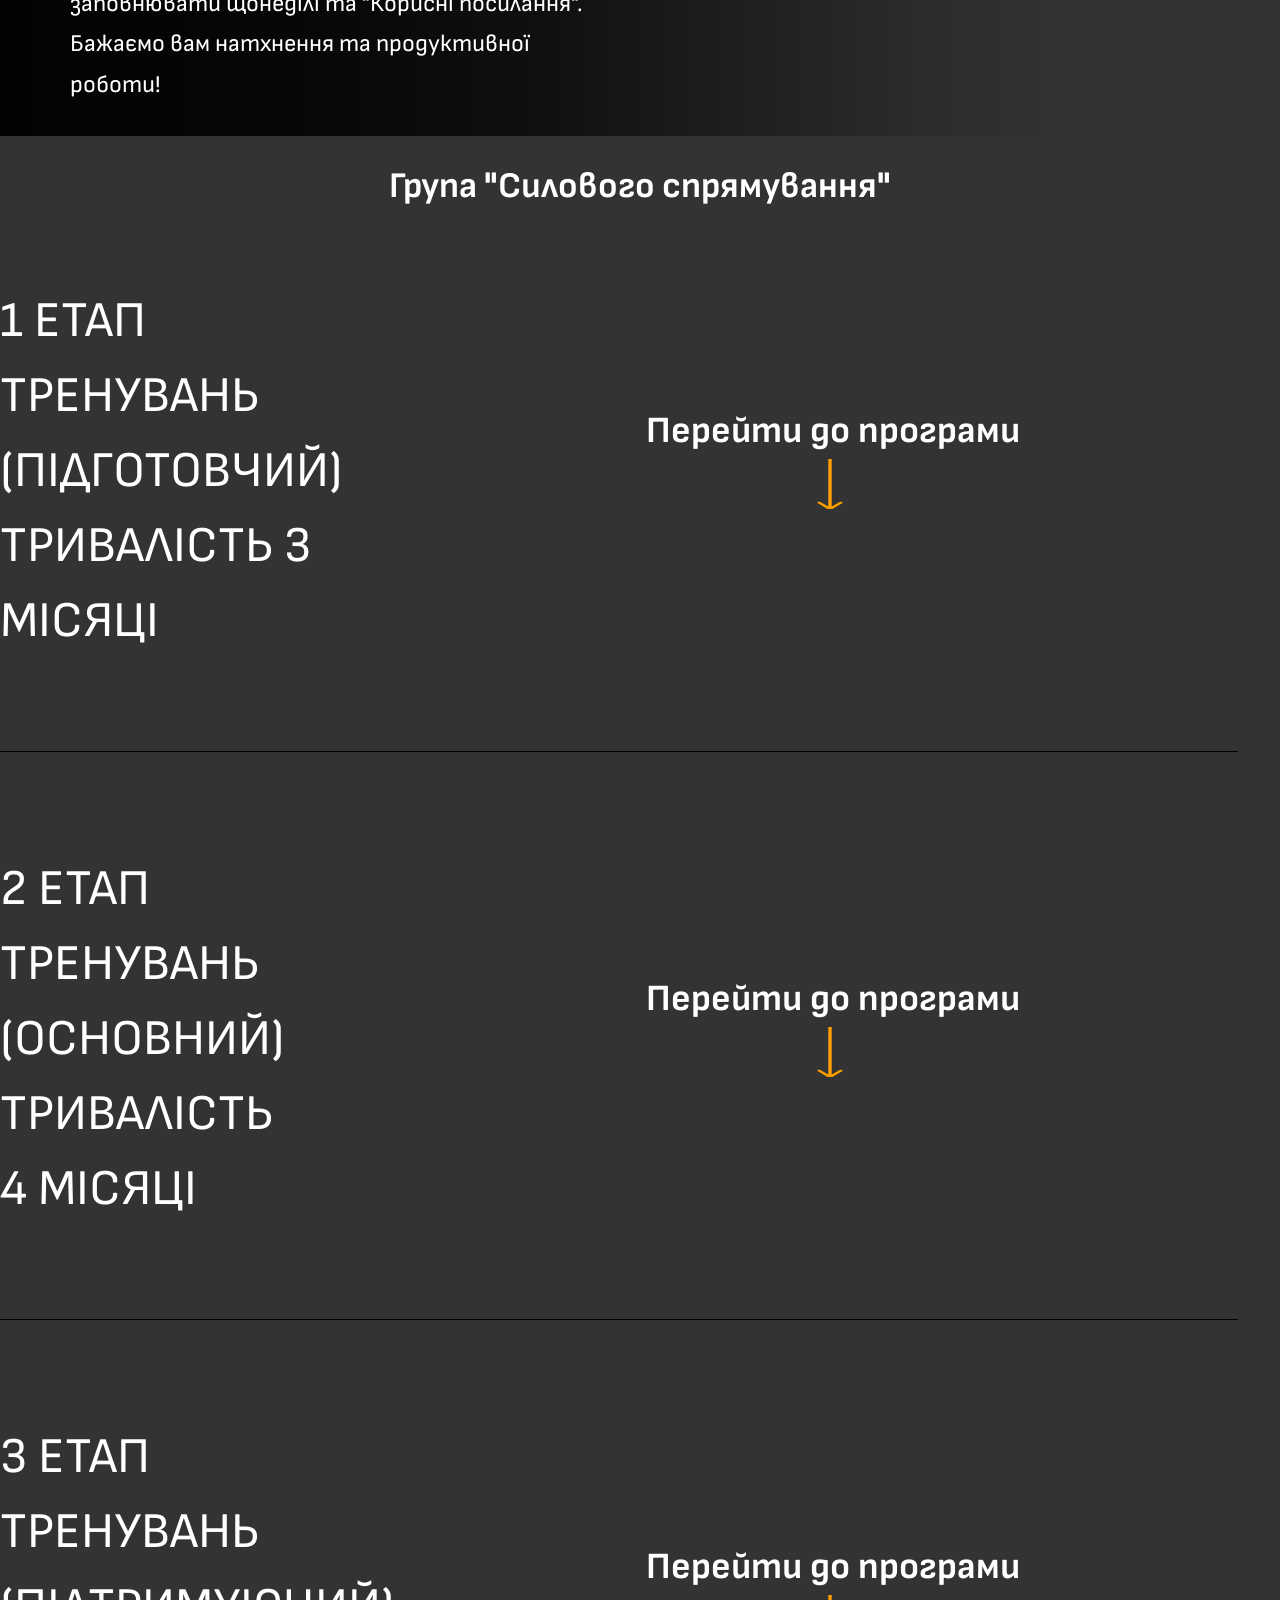
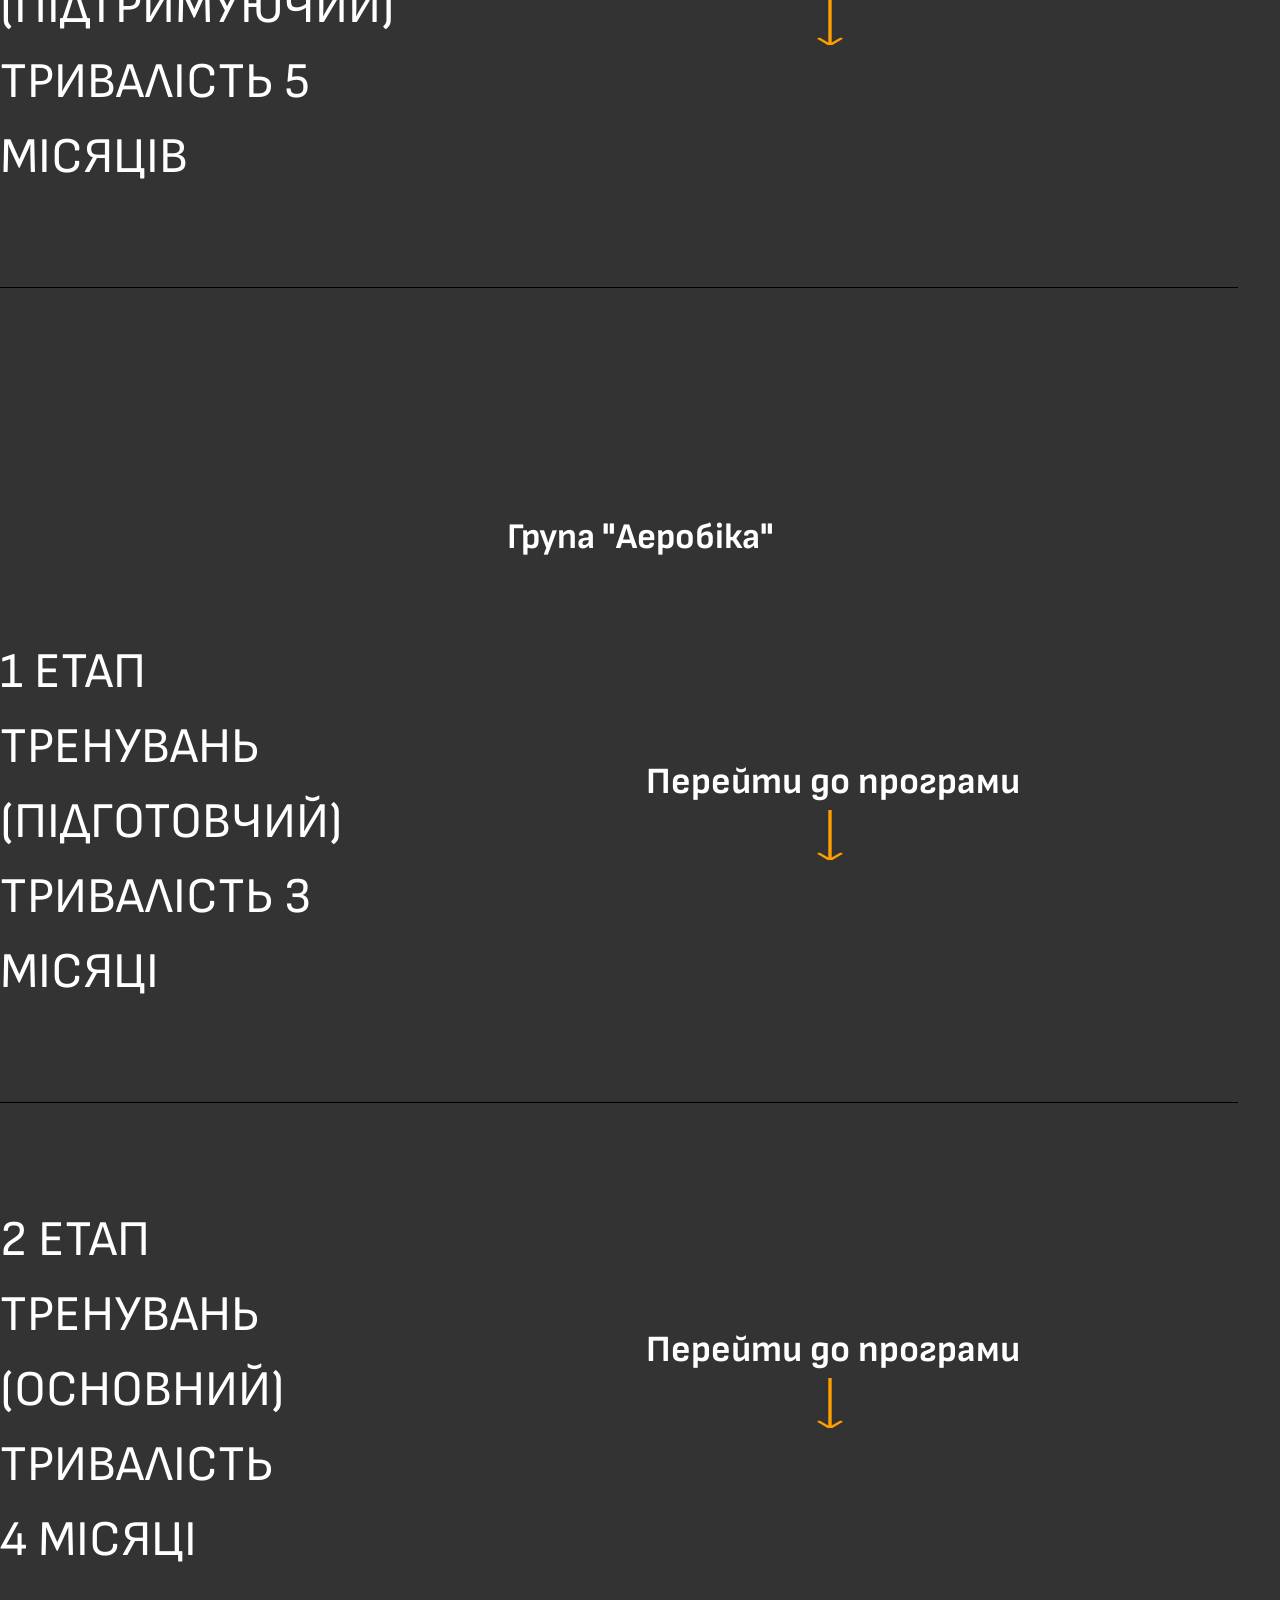
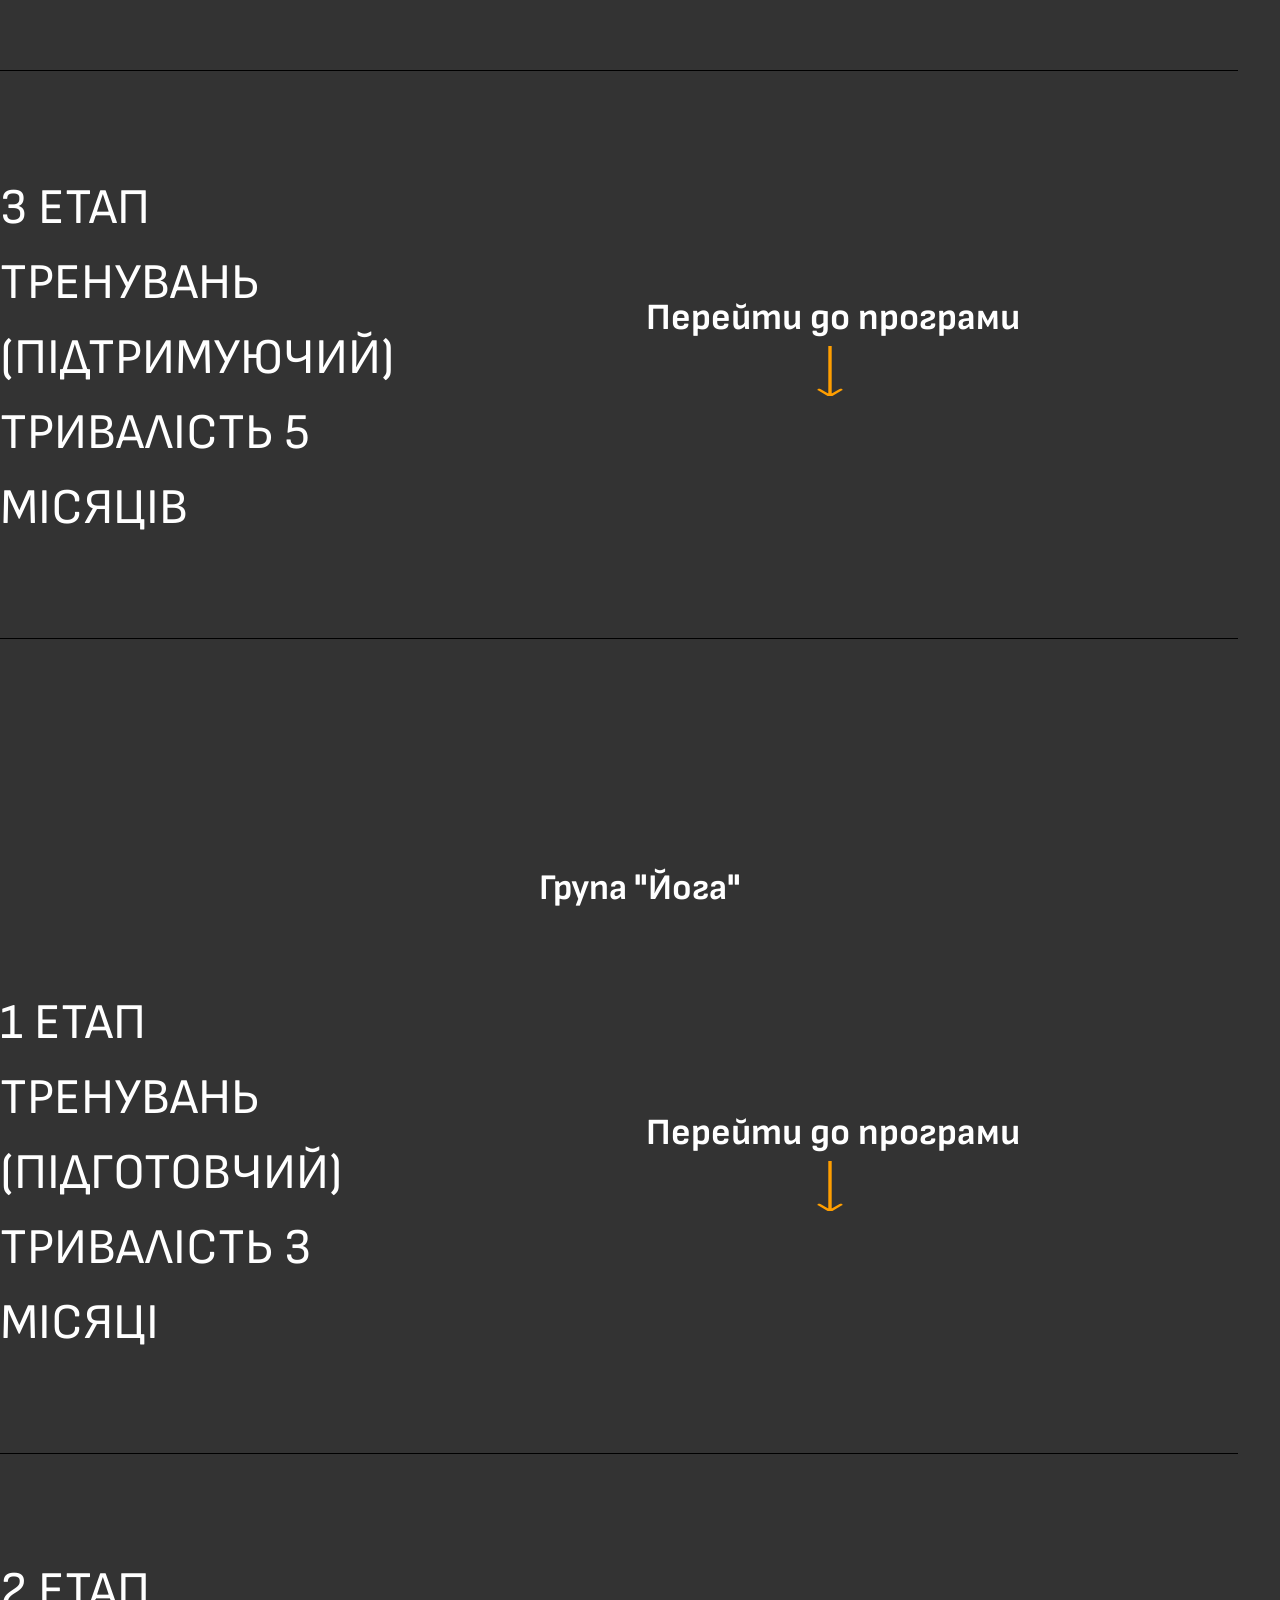
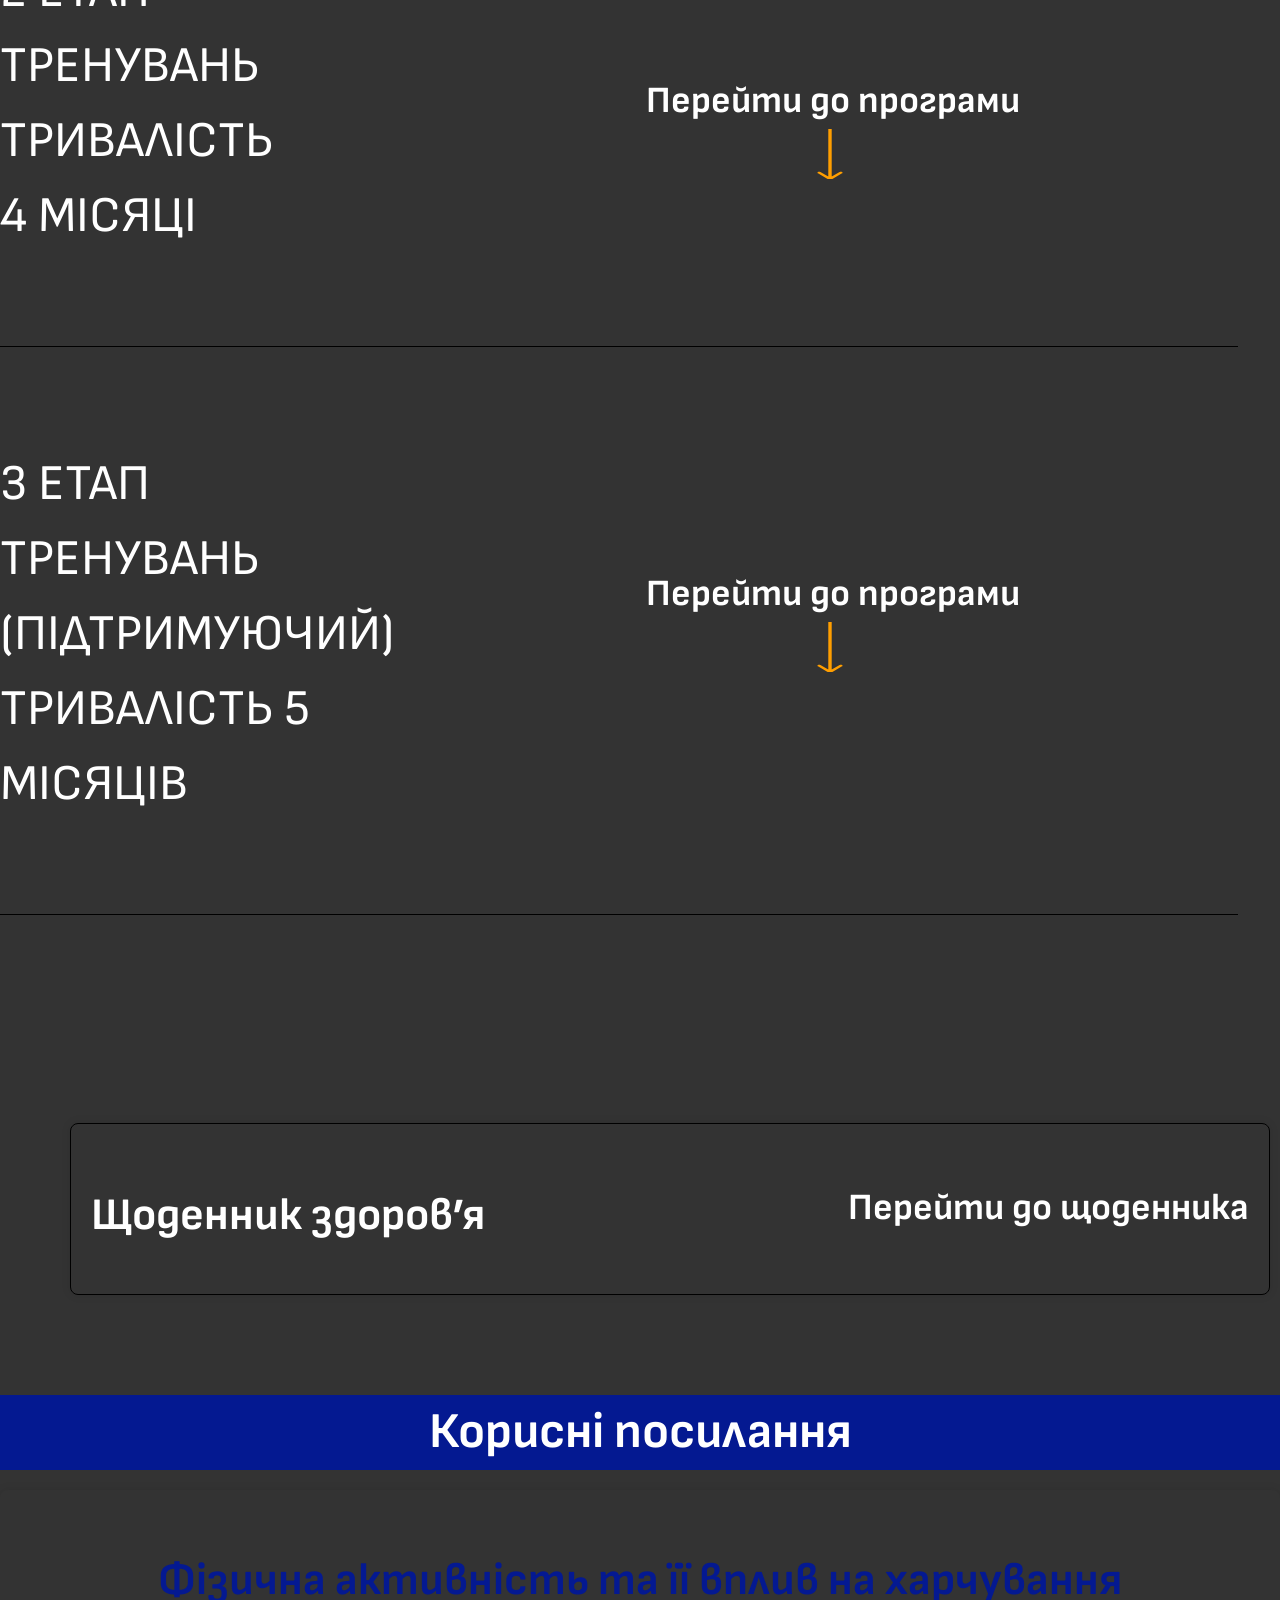
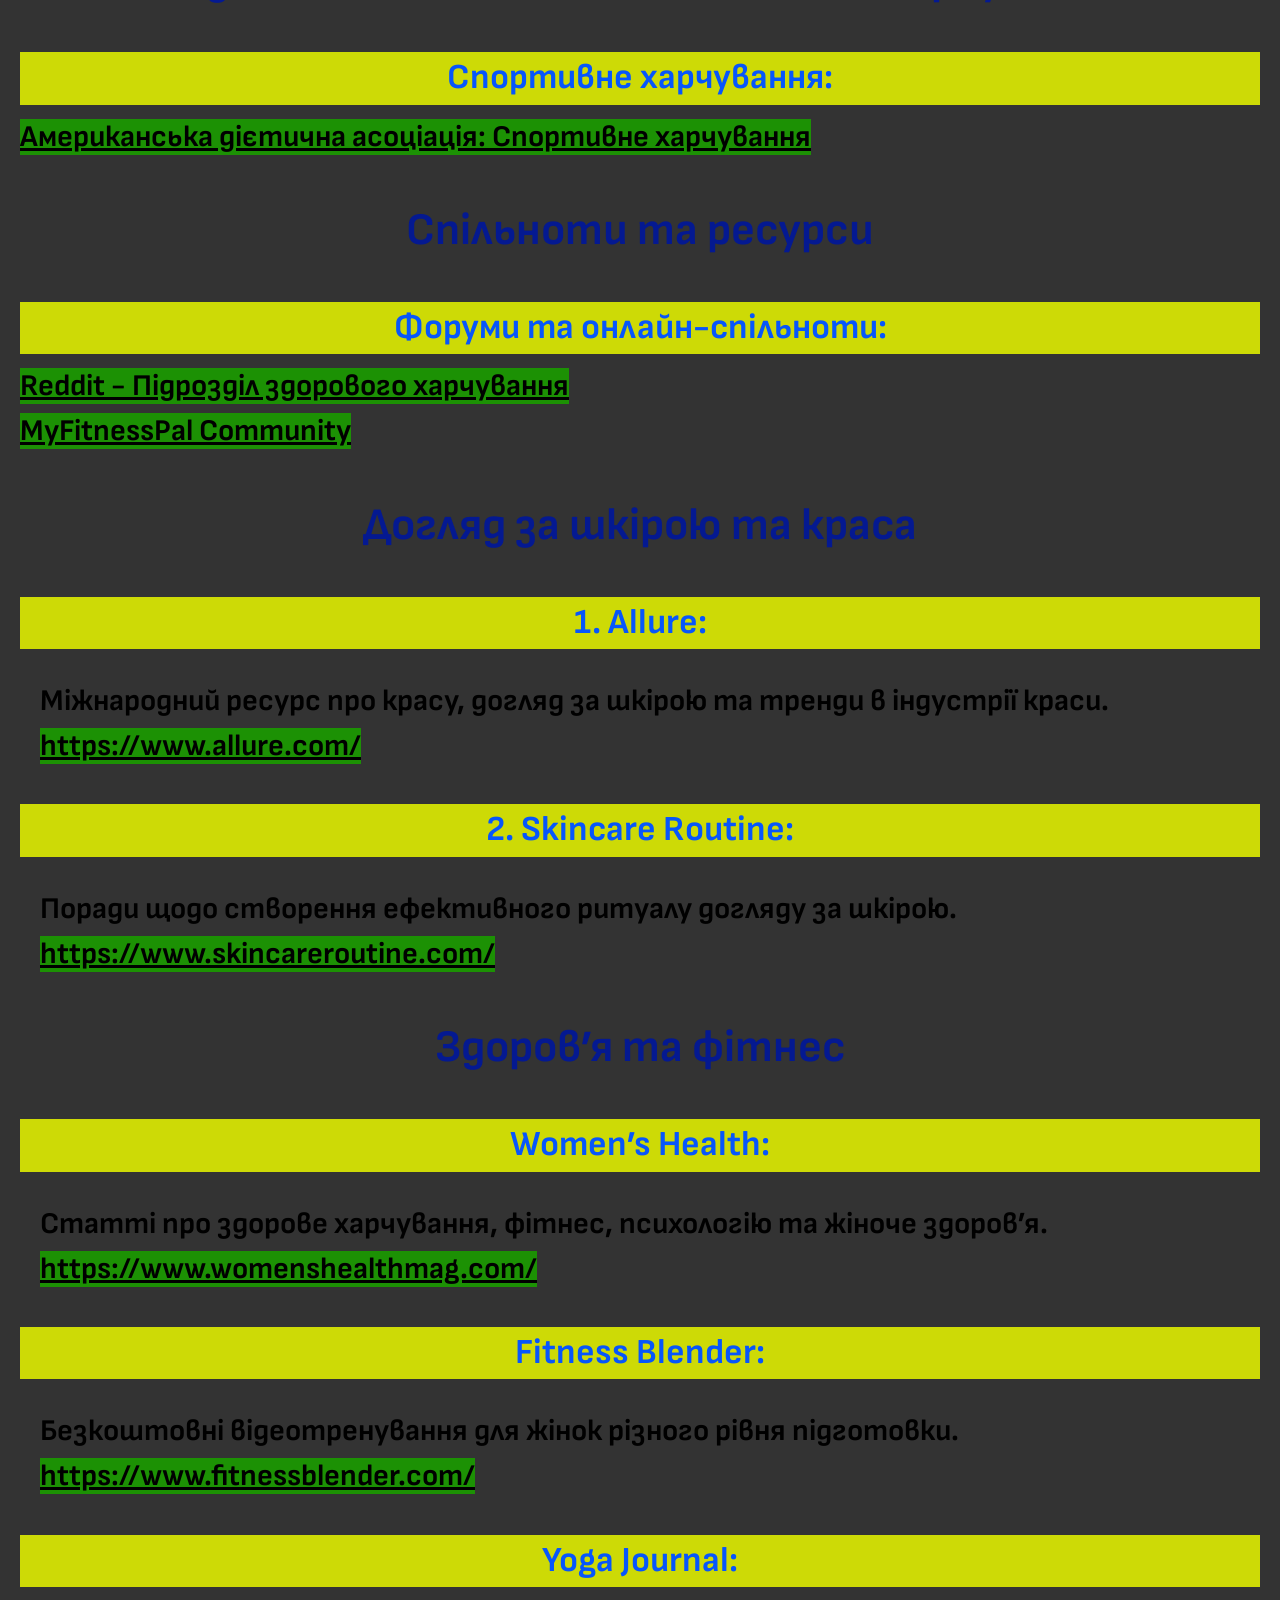
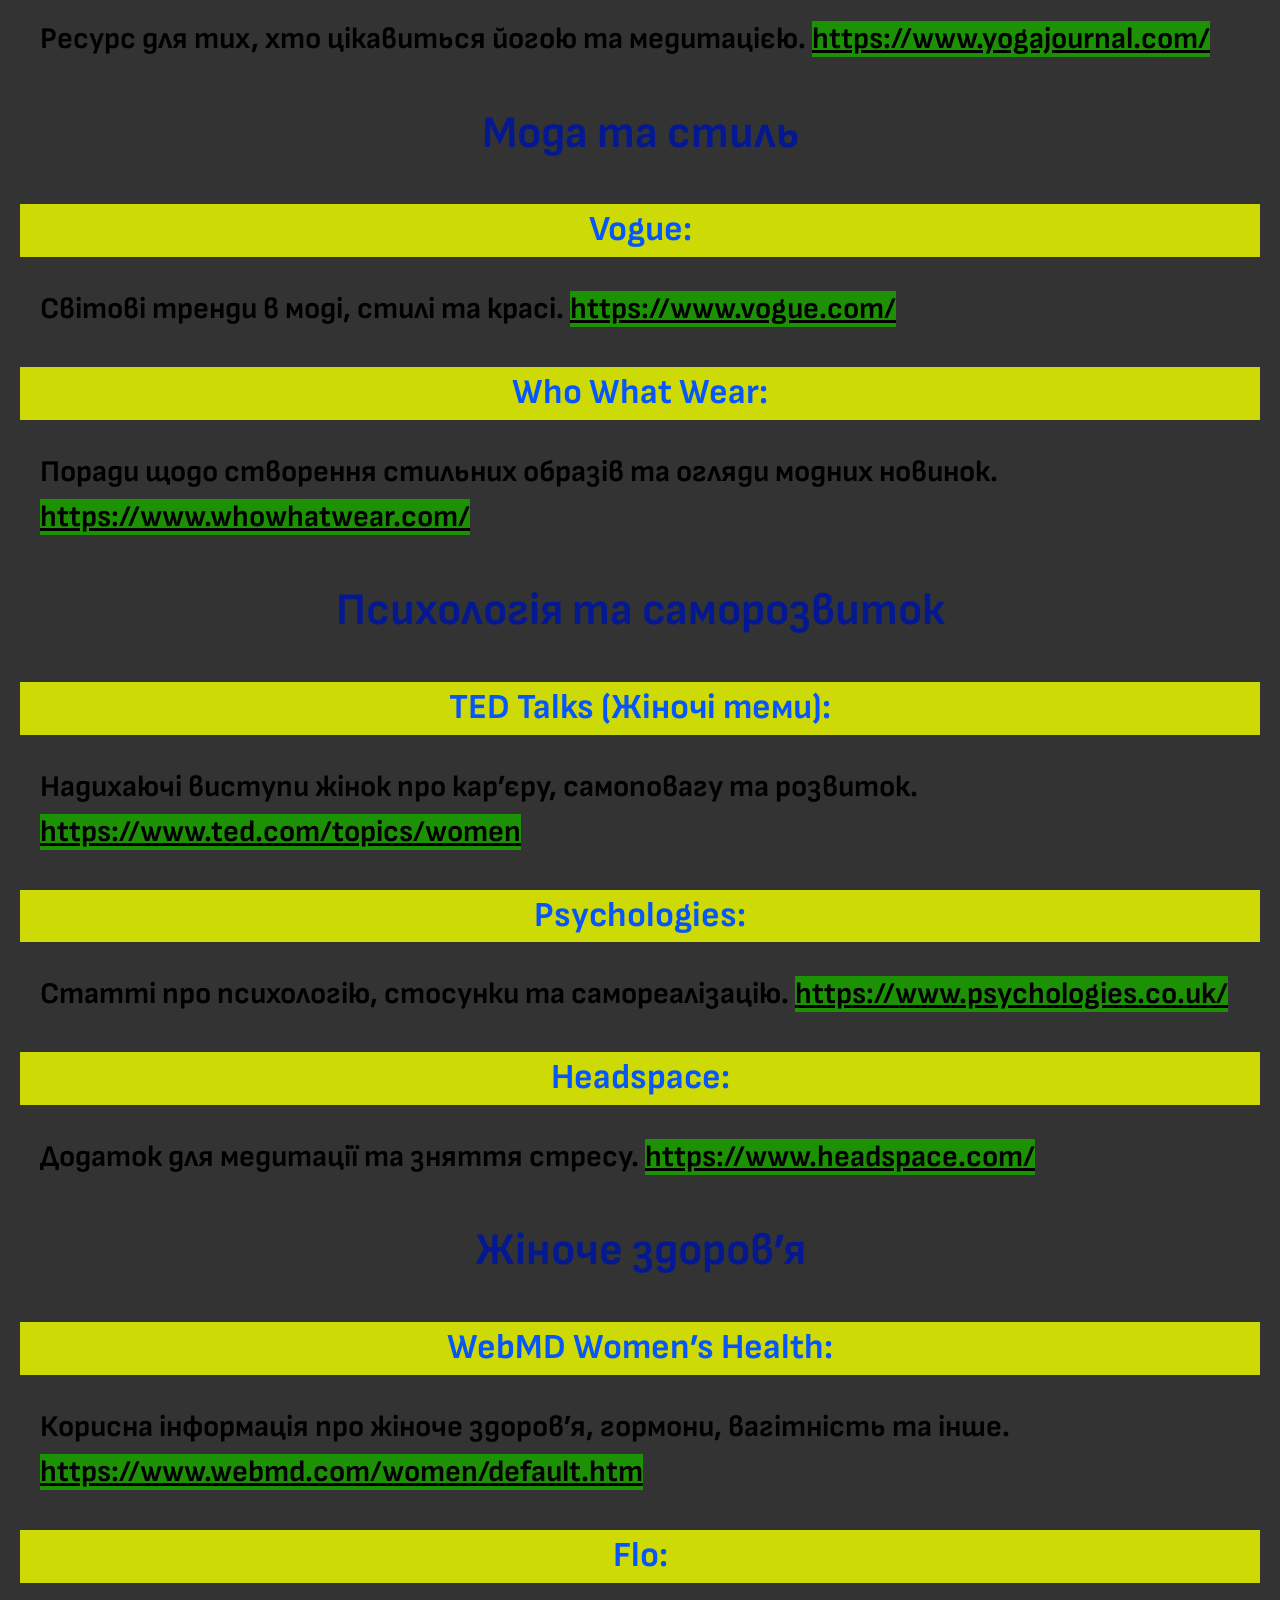
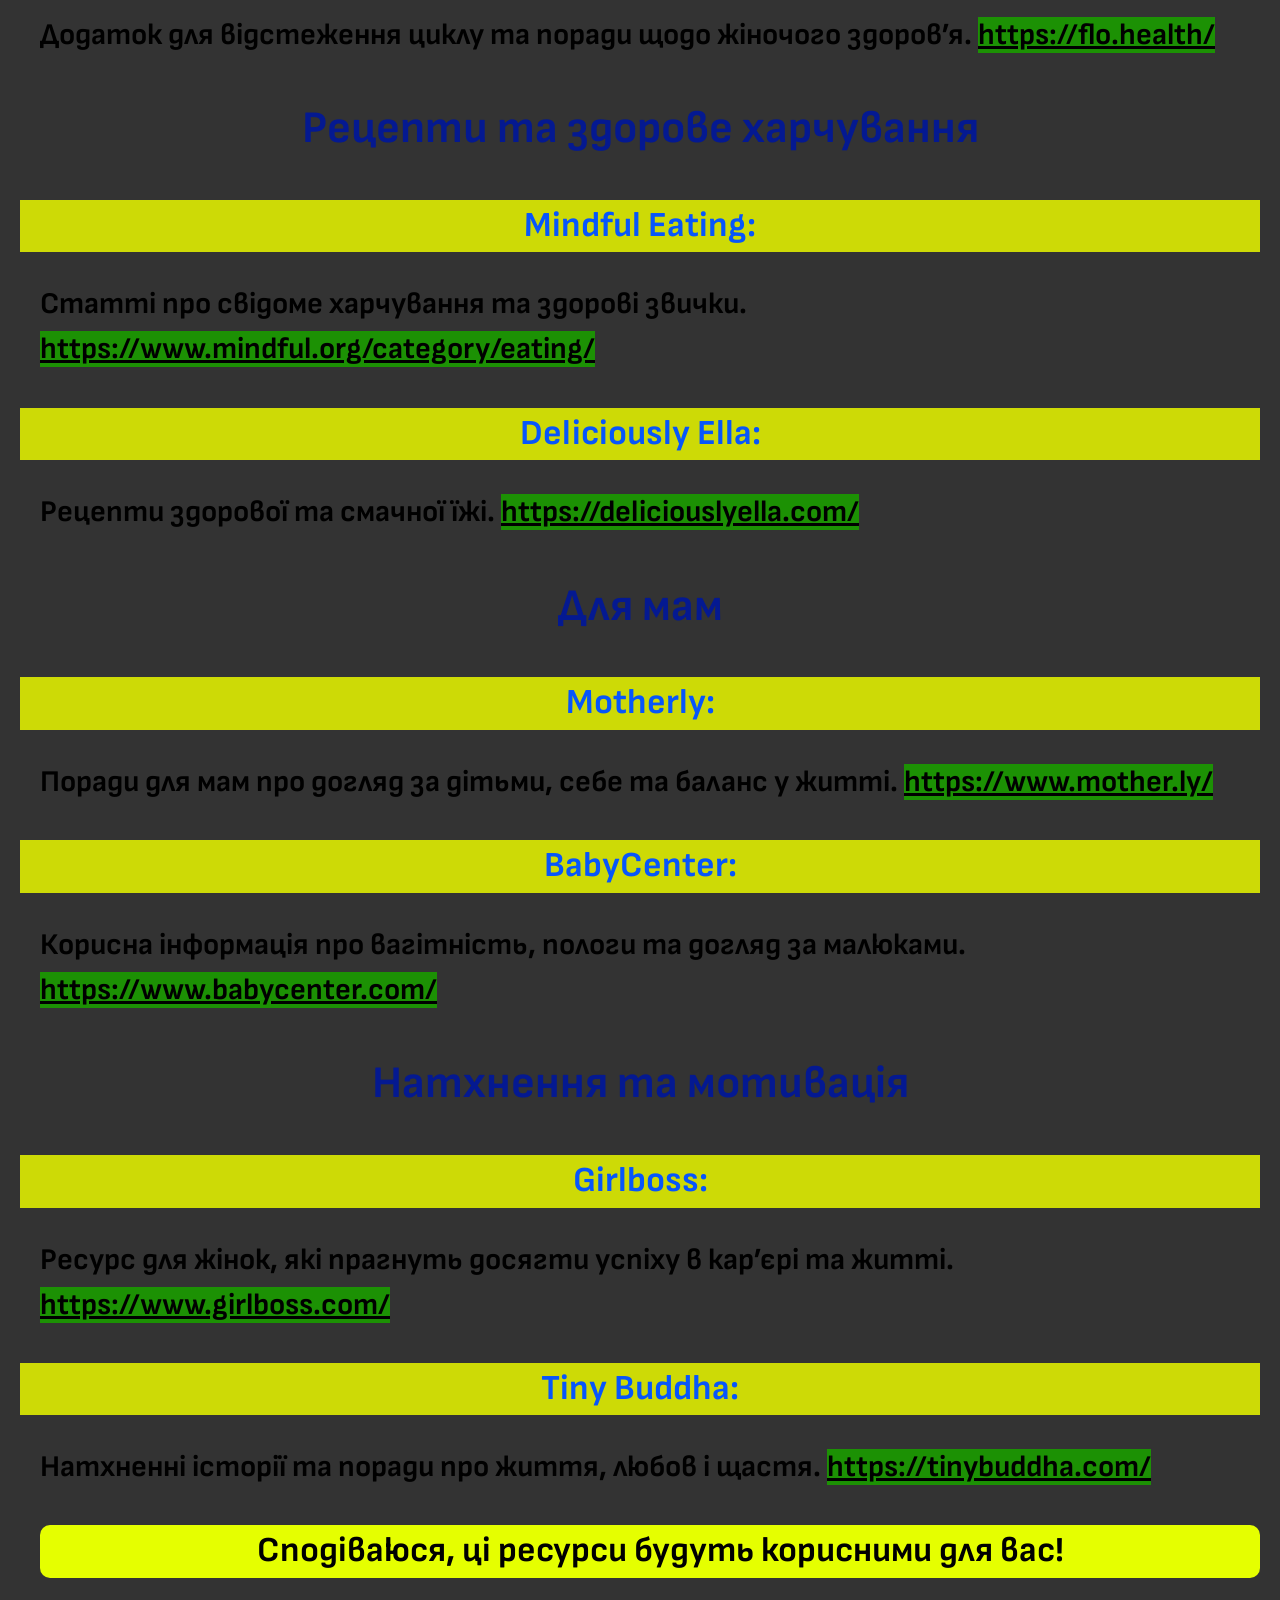
==== commit f67d61dd: "змінив html для першого блоку" ====
--- a/index.html
+++ b/index.html
@@ -19,38 +19,42 @@
 <link rel="icon" type="image/png" href="images/favicon.png">
 </head>
 <body>
-<header class="header">
-  <div class="header-inner">
-    <a class="logo" href="">
-      <img src="images/favicon.svg" alt="логотип">
-    </a>
-    <nav class="nav">
-      <ul class="menu">
-        <li class="menu-item">
-          <a href="" class="menu-link">Вправи</a>
-        </li>
-          <li class="menu-item">
-            <a href="" class="menu-link">Відео</a>
-          </li>
-            <li class="menu-item">
-              <a href="" class="menu-link">Контакти</a>
-            </li>
-      </ul>
-    </nav>
-    <button class="btn" type="button">Вхід</button>
-  </div>
-  <h1 class="header-text">
-    Програма корекції психо-фізичного стану жінок 1-го періоду зрілого віку
-  </h1>
-</header>
-<menu class="menu">
+  <header class="header">
+  
+    <div class="header-inner">
+  
+      <a class="logo" href="">
+        <img src="images/favicon.svg" alt="логотип">
+      </a>
+  
+      <nav class="nav">
+        <ul class="menu">
+          <li><a class="menu-link" href="">Вправи</a></li>
+          <li><a class="menu-link" href="">Відео</a></li>
+          <li><a class="menu-link" href="">Контакти</a></li>
+        </ul>
+      </nav>
+  
+      <button class="btn">Вхід</button>
+  
+    </div>
+  </header>
+
+
+
   <section class="hero">
-    <div class="conteiner">
+    <div class="container">
       <div class="hero-inner">
         <div class="hero-content">
-          <div class="hero-title">
-            Шановні жінки!
-          </div>
+        <p class="hero-subtitle">
+          Експериментальна програма
+        </p>
+        <h1 class="hero-title">
+          Програма корекції<br>
+          психофізичного стану жінок<br>
+          першого періоду зрілого віку
+        </h1>
+        <div class="hero-line"></div>
           <div class="hero-text">
             <p class="hero-text-paragraf">
               Вітаємо вас на сайті, створеному для реалізації експериментальної програми корекції психофізичного стану жінок першого
@@ -58,11 +62,11 @@
               У межах програми передбачено три етапи тренувальних навантажень, що містять рекомендації щодо виконання комплексів
               фізичних вправ та методичні вказівки з техніки їх виконання.
             </p>
-      <p class="hero-list">Програма включає три напрямки:</p>
+      <h2 class="hero-list-title">Програма включає три напрямки</h2>
       <ul class="hero-list">
-        <li>1. Силові тренування</li>
-        <li>2. Аеробні вправи</li>
-        <li>3. Фітнес-йога</li>
+        <li> Силові тренування</li>
+        <li> Аеробні вправи</li>
+        <li> Фітнес-йога</li>
       </ul>
       <p class="hero-text-paragraf">
         Кожен учасник має можливість обрати один із трьох варіантів тренувальних програм та слідувати розробленому тижневому
@@ -73,16 +77,20 @@
       </div>
       </div>
          <div class="hero-img">
-          <img class="img" src="images/photo_2025-02-13_23-49-55.png" alt="">
-        </div> 
+          <div class="trainer-card">
+            <div class="trainer-screen">
+              <img src="images/photo_2025-02-13_23-49-55.png" alt="">
+            </div>
+      <img class="trainer-photo" src="images/trainer.png" alt="Тренер">
       </div>
     </div>
   </section>
-
+<section class="stage-section">
+  
+</section>
     <h1 class="stage">
         Група "Силового спрямування"
     </h1>
-  </div>
   <div class="accordion">
     <div class="accordion-container">
       <div class="accordion-inner">
--- a/style.css
+++ b/style.css
@@ -15,7 +15,7 @@
     text-decoration: none;     
 }
 
-.conteiner {
+.container {
     max-width: 1230px;
     padding: 0 15px;
     margin: 0 auto;
@@ -24,7 +24,7 @@
 
 .header {
     /* background-color: rgba(255, 255, 255, 0.05); */
-    padding: 50px 0;
+    padding: 5px 0;
     position: fixed;
     left: 0;
     right: 0;
@@ -40,12 +40,12 @@
     align-items: center;
     max-width: 1400px;
     margin: 0 auto;
-    padding: 15px 40px;
+    padding: 8px 30px;
 }
 
 .logo img {
-    width: 50px;
-    height: 50px;
+    width: 36px;
+    height: 36px;
 }
 
 .menu {
@@ -80,29 +80,55 @@
 
 
 .header-text{
-    margin-top: -20px;
+    margin-top: 115px;
     display: flex;
     justify-content: center;
 }
 
 
 .hero {
+    min-height: 100vh;
     display: flex;
     align-items: center;
-    min-height: 100vh;
-    background-size: cover;
-    padding-top: 147px;
+    padding-top: 100px;
+    position: relative;
+    overflow: hidden;
+}
+
+.hero::before {
+    content: "";
+    position: absolute;
+    inset: 0;
+    background: linear-gradient(90deg,
+            rgba(0, 0, 0, .95) 0%,
+            rgba(0, 0, 0, .88) 22%,
+            rgba(0, 0, 0, .70) 42%,
+            rgba(0, 0, 0, .40) 58%,
+            rgba(0, 0, 0, .15) 72%,
+            rgba(0, 0, 0, 0) 85%);
+    z-index: 1;
 }
 
 .hero-inner {
     display: flex;
     justify-content: space-between;
-    align-items: center;
+    align-items: flex-start;
+    gap: 60px;
+    position: relative;
+    z-index: 2;
 }
 
 .hero-content {
-    max-width: 630px;
-  margin-left: -29px;
+    flex: 1;
+    max-width: 480px;
+    padding-left: 30px;
+}
+
+.hero-subtitle {
+    color: #b7ff00;
+    letter-spacing: 4px;
+    font-size: 18px;
+    font-weight: 700;
 }
 
 .hero-content p{
@@ -111,8 +137,15 @@
 
 .hero-title {
     font-size: 64px;
-    line-height: 1.3;
-    margin-bottom: 15px;
+    line-height: 1.05;
+    font-weight: 800;
+}
+
+.hero-line {
+    width: 90px;
+    height: 4px;
+    background: #b8ff00;
+    border-radius: 20px;
 }
 
 .hero-text {
@@ -120,25 +153,114 @@
     width: 521px;
 }
 
-.hero-text-paragraf{
-    font-size: 22px;
+.hero-text-paragraf {
+    font-size: 24px;
+    line-height: 1.7;
+    color: #fff;
+    margin-bottom: 30px;
+}
+
+.hero-list-title {
+    color: #b7ff00;
+    font-size: 30px;
+    font-weight: 700;
+    margin: 40px 0 20px;
 }
 
 .hero-list{
-    color: #bbff00;
-    font-size: 30px;
+    color: #b7ff00;
+    font-size: 24px;
+    margin: 25px 0;
+}
+
+.hero-list li {
+    color: white;
+    margin-bottom: 10px;
 }
 
 .hero-img {
+    flex: 1;
     display: flex;
     justify-content: center;
-    align-items: center;
-    width: 725px;
-    height: 553px;
-    background-size: cover;
-    background-repeat: no-repeat;
+    align-items: flex-start;
     position: relative;
-    left: 47px;
+    padding-top: 30px;
+}
+
+.hero-img img {
+    width: 100%;
+    max-width: 500px;
+    height: auto;
+    display: block;
+}
+
+.trainer-card {
+    position: relative;
+    width: 560px;
+    height: 340px;
+    background: #fff;
+    border-radius: 24px;
+    overflow: hidden;
+    box-shadow: 0 30px 60px rgba(0, 0, 0, .45);
+    transform: rotate(-3deg);
+    transition: .4s;
+}
+
+.trainer-card:hover {
+
+    transform: rotate(0deg) scale(1.02);
+}
+
+.trainer-card::after {
+
+    content: "";
+
+    position: absolute;
+
+    left: 20px;
+
+    right: 20px;
+
+    bottom: -18px;
+
+    height: 30px;
+
+    background: rgba(0, 0, 0, .35);
+
+    filter: blur(20px);
+
+    z-index: -1;
+}
+
+.trainer-screen {
+
+    width: 100%;
+    height: 100%;
+
+    overflow: hidden;
+}
+
+.trainer-screen img {
+
+    width: 100%;
+    height: 100%;
+
+    object-fit: cover;
+
+    display: block;
+}
+
+.trainer-photo {
+
+    position: absolute;
+
+    right: -15px;
+
+    bottom: -5px;
+
+    width: 240px;
+
+    z-index: 5;
 }
 
 
